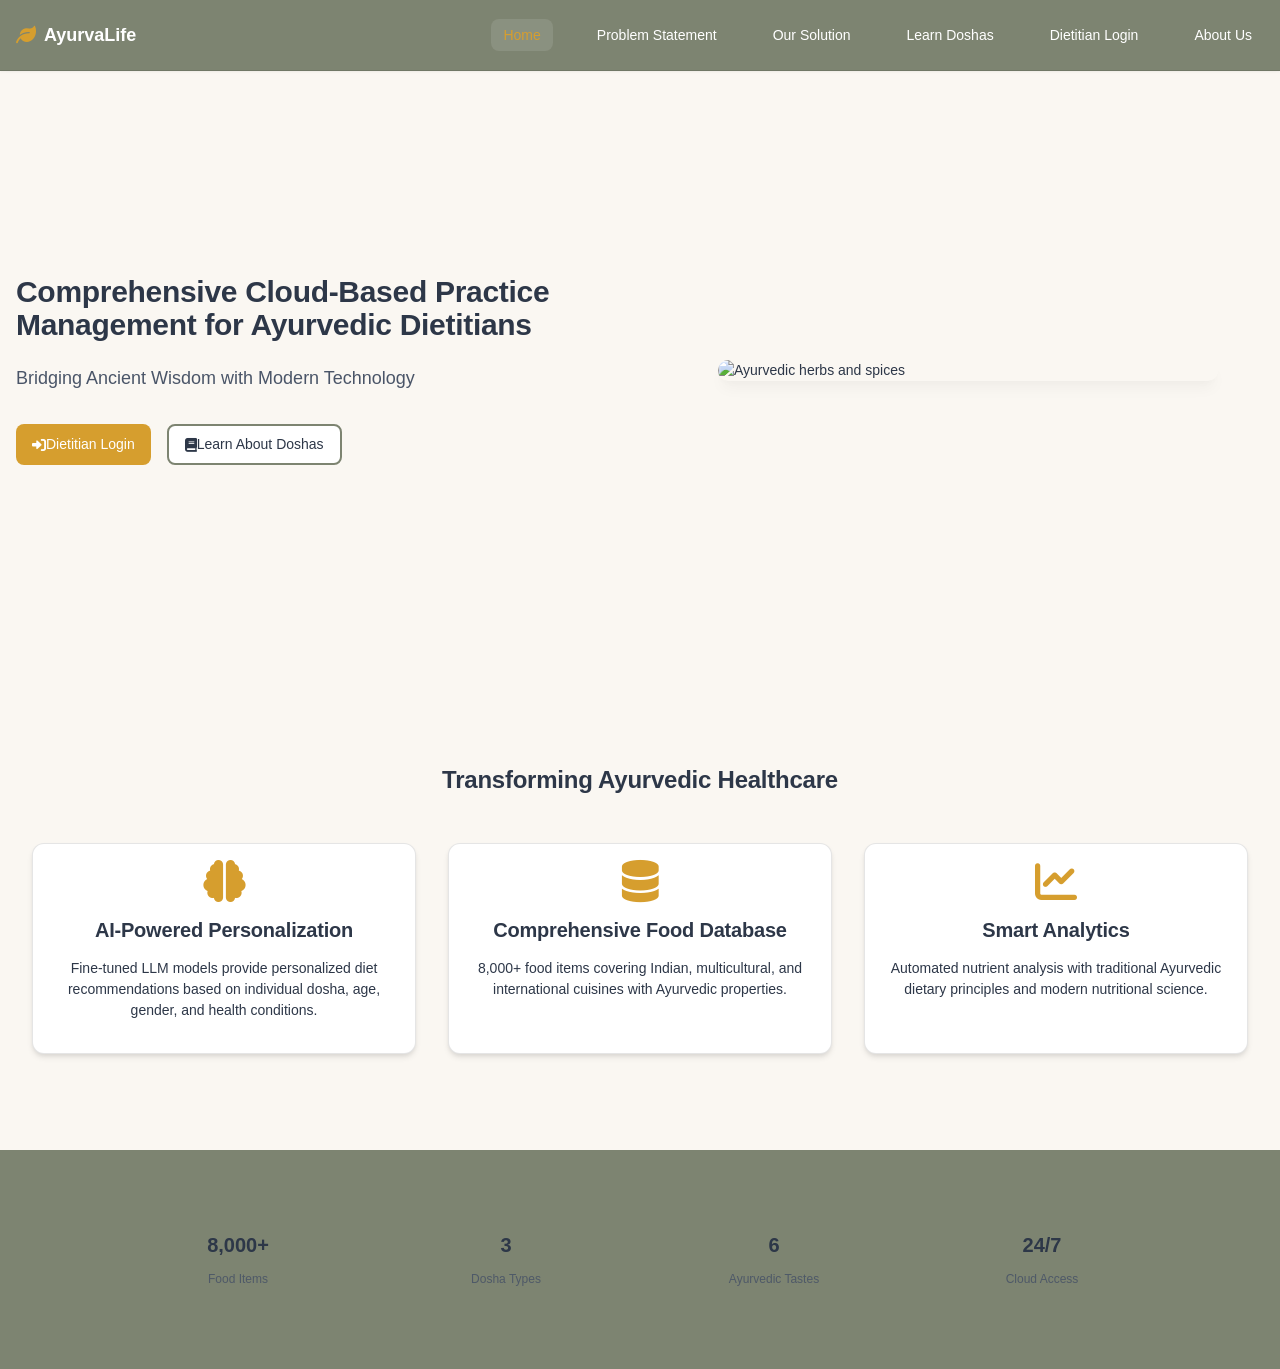
==== index.html @ 72d43d8f "Add files via upload" ====
<!DOCTYPE html>
<html lang="en">
<head>
    <meta charset="UTF-8">
    <meta name="viewport" content="width=device-width, initial-scale=1.0">
    <title>AyurvaLife - Ayurvedic Practice Management System</title>
    <link rel="stylesheet" href="style.css">
    <link href="https://cdnjs.cloudflare.com/ajax/libs/font-awesome/6.0.0/css/all.min.css" rel="stylesheet">
</head>
<body>
    <!-- Navigation -->
    <nav class="navbar">
        <div class="nav-container">
            <div class="nav-logo">
                <i class="fas fa-leaf"></i>
                <span>AyurvaLife</span>
            </div>
            <ul class="nav-menu" id="nav-menu">
                <li class="nav-item">
                    <a href="#home" class="nav-link" data-page="home">Home</a>
                </li>
                <li class="nav-item">
                    <a href="#problem" class="nav-link" data-page="problem">Problem Statement</a>
                </li>
                <li class="nav-item">
                    <a href="#solution" class="nav-link" data-page="solution">Our Solution</a>
                </li>
                <li class="nav-item">
                    <a href="#doshas" class="nav-link" data-page="doshas">Learn Doshas</a>
                </li>
                <li class="nav-item" id="login-nav-item"><a href="#login" class="nav-link" data-page="login">Dietitian Login</a></li>
                <li class="nav-item hidden" id="logout-nav-item">
                    <a href="#" class="nav-link" onclick="logout()">Logout</a>
                </li>
                <li class="nav-item hidden" id="patients-nav-item">
                    <a href="#patients" class="nav-link" data-page="patients">Patient Management</a>
                </li>
<li class="nav-item">
                    <a href="#about" class="nav-link" data-page="about">About Us</a>
                </li>
            </ul>
            <div class="nav-hamburger" id="nav-hamburger">
                <span></span>
                <span></span>
                <span></span>
            </div>
        </div>
    </nav>

    <!-- Main Content -->
    <main class="main-content">
        <!-- Homepage -->
        <div id="home-page" class="page active">
            <section class="hero">
                <div class="hero-content">
                    <h1 class="hero-title">Comprehensive Cloud-Based Practice Management for Ayurvedic Dietitians</h1>
                    <p class="hero-subtitle">Bridging Ancient Wisdom with Modern Technology</p>
                    <div class="hero-buttons">
                        <button class="btn btn--primary" onclick="navigateToPage('login')">
                            <i class="fas fa-sign-in-alt"></i> Dietitian Login
                        </button>
                        <button class="btn btn--secondary" onclick="navigateToPage('doshas')">
                            <i class="fas fa-book"></i> Learn About Doshas
                        </button>
                    </div>
                </div>
                <div class="hero-image">
                    <img src="https://pplx-res.cloudinary.com/image/upload/v1754787046/pplx_project_search_images/60ec59458ae43ba145cc05e40d052251f4aeb9e3.png" alt="Ayurvedic herbs and spices">
                </div>
            </section>

            <section class="features-overview">
                <div class="container">
                    <h2>Transforming Ayurvedic Healthcare</h2>
                    <div class="feature-cards">
                        <div class="card feature-card">
                            <div class="card__body">
                                <i class="fas fa-brain feature-icon"></i>
                                <h3>AI-Powered Personalization</h3>
                                <p>Fine-tuned LLM models provide personalized diet recommendations based on individual dosha, age, gender, and health conditions.</p>
                            </div>
                        </div>
                        <div class="card feature-card">
                            <div class="card__body">
                                <i class="fas fa-database feature-icon"></i>
                                <h3>Comprehensive Food Database</h3>
                                <p>8,000+ food items covering Indian, multicultural, and international cuisines with Ayurvedic properties.</p>
                            </div>
                        </div>
                        <div class="card feature-card">
                            <div class="card__body">
                                <i class="fas fa-chart-line feature-icon"></i>
                                <h3>Smart Analytics</h3>
                                <p>Automated nutrient analysis with traditional Ayurvedic dietary principles and modern nutritional science.</p>
                            </div>
                        </div>
                    </div>
                </div>
            </section>

            <section class="stats-section">
                <div class="container">
                    <div class="stats-grid">
                        <div class="stat-item">
                            <span class="stat-number">8,000+</span>
                            <span class="stat-label">Food Items</span>
                        </div>
                        <div class="stat-item">
                            <span class="stat-number">3</span>
                            <span class="stat-label">Dosha Types</span>
                        </div>
                        <div class="stat-item">
                            <span class="stat-number">6</span>
                            <span class="stat-label">Ayurvedic Tastes</span>
                        </div>
                        <div class="stat-item">
                            <span class="stat-number">24/7</span>
                            <span class="stat-label">Cloud Access</span>
                        </div>
                    </div>
                </div>
            </section>
        </div>

        <!-- Problem Statement Page -->
        <div id="problem-page" class="page">
            <section class="page-header">
                <div class="container">
                    <h1>Problem Statement</h1>
                    <p>Understanding the challenges in current Ayurvedic healthcare systems</p>
                </div>
            </section>

            <section class="problem-content">
                <div class="container">
                    <div class="problem-grid">
                        <div class="problem-item">
                            <div class="card">
                                <div class="card__body">
                                    <i class="fas fa-hand-paper problem-icon"></i>
                                    <h3>Manual Diet Chart Creation</h3>
                                    <p>Currently, Ayurvedic hospitals rely on handwritten diet charts prescribed manually by doctors. This process is time-consuming, prone to errors, and difficult to standardize across different practitioners.</p>
                                </div>
                            </div>
                        </div>
                        
                        <div class="problem-item">
                            <div class="card">
                                <div class="card__body">
                                    <i class="fas fa-disconnect problem-icon"></i>
                                    <h3>Lack of Integration</h3>
                                    <p>Existing software solutions focus primarily on macro- and micro-nutrient tracking but fail to align with Ayurvedic nutritional concepts like doshas, rasas (tastes), and food properties.</p>
                                </div>
                            </div>
                        </div>

                        <div class="problem-item">
                            <div class="card">
                                <div class="card__body">
                                    <i class="fas fa-clock problem-icon"></i>
                                    <h3>Inefficiency in Practice</h3>
                                    <p>The gap between traditional Ayurvedic principles and modern nutrition tracking creates inefficiencies, reduces accuracy, and makes it harder for practitioners to deliver holistic dietary care.</p>
                                </div>
                            </div>
                        </div>

                        <div class="problem-item">
                            <div class="card">
                                <div class="card__body">
                                    <i class="fas fa-users problem-icon"></i>
                                    <h3>Patient Management Challenges</h3>
                                    <p>Tracking patient progress, dietary habits, meal frequency, bowel movements, and other critical health parameters lacks systematic digital solutions tailored for Ayurvedic practice.</p>
                                </div>
                            </div>
                        </div>
                    </div>

                    <div class="problem-impact">
                        <div class="card">
                            <div class="card__body">
                                <h3>The Impact</h3>
                                <ul>
                                    <li>Reduced accuracy in dietary prescriptions</li>
                                    <li>Inconsistent treatment approaches</li>
                                    <li>Time-intensive consultation processes</li>
                                    <li>Difficulty in tracking patient progress</li>
                                    <li>Limited integration with modern healthcare systems</li>
                                </ul>
                            </div>
                        </div>
                    </div>
                </div>
            </section>
        </div>

        <!-- Solution Page -->
        <div id="solution-page" class="page">
            <section class="page-header">
                <div class="container">
                    <h1>Our Solution</h1>
                    <p>AI-Powered Ayurvedic Diet Management System</p>
                </div>
            </section>

            <section class="solution-content">
                <div class="container">
                    <div class="solution-hero">
                        <div class="solution-text">
                            <h2>Fine-tuned LLM for Personalized Ayurvedic Recommendations</h2>
                            <p>Our solution leverages advanced Large Language Models (LLM) fine-tuned specifically for Ayurvedic dietary principles. The system analyzes patient data including age, gender, dosha type, health conditions, and dietary preferences to generate personalized diet recommendations that align with both traditional Ayurvedic wisdom and modern nutritional science.</p>
                        </div>
                        <div class="solution-image">
                            <img src="https://pplx-res.cloudinary.com/image/upload/v1754765603/pplx_project_search_images/bc8d7dcf05cdee7b5bf6179c5c917124ceceac7f.png" alt="Ayurvedic ingredients">
                        </div>
                    </div>

                    <div class="tech-stack">
                        <h3>Technology Stack</h3>
                        <div class="tech-grid">
                            <div class="tech-item">
                                <i class="fas fa-robot"></i>
                                <span>Machine Learning & NLP</span>
                            </div>
                            <div class="tech-item">
                                <i class="fas fa-cloud"></i>
                                <span>Cloud Computing</span>
                            </div>
                            <div class="tech-item">
                                <i class="fas fa-mobile-alt"></i>
                                <span>Responsive Web Design</span>
                            </div>
                            <div class="tech-item">
                                <i class="fas fa-shield-alt"></i>
                                <span>Data Security & HIPAA</span>
                            </div>
                        </div>
                    </div>

                    <div class="key-features">
                        <h3>Key Features</h3>
                        <div class="features-grid">
                            <div class="feature-item">
                                <i class="fas fa-user-cog"></i>
                                <div>
                                    <h4>Personalized AI Recommendations</h4>
                                    <p>Custom diet plans based on individual dosha analysis, health history, and preferences.</p>
                                </div>
                            </div>
                            <div class="feature-item">
                                <i class="fas fa-database"></i>
                                <div>
                                    <h4>Comprehensive Food Database</h4>
                                    <p>8,000+ food items with Ayurvedic properties and nutritional data.</p>
                                </div>
                            </div>
                            <div class="feature-item">
                                <i class="fas fa-chart-pie"></i>
                                <div>
                                    <h4>Automated Diet Charts</h4>
                                    <p>Generate balanced, Ayurveda-compliant meal plans with detailed nutrient analysis.</p>
                                </div>
                            </div>
                            <div class="feature-item">
                                <i class="fas fa-users-cog"></i>
                                <div>
                                    <h4>Patient Management</h4>
                                    <p>Comprehensive profiles with health parameters, dietary habits, and progress tracking.</p>
                                </div>
                            </div>
                            <div class="feature-item">
                                <i class="fas fa-mobile"></i>
                                <div>
                                    <h4>Mobile Support</h4>
                                    <p>Cross-platform compatibility for practitioners and patients on-the-go.</p>
                                </div>
                            </div>
                            <div class="feature-item">
                                <i class="fas fa-link"></i>
                                <div>
                                    <h4>EHR Integration</h4>
                                    <p>Seamless integration with hospital information systems and electronic health records.</p>
                                </div>
                            </div>
                        </div>
                    </div>
                </div>
            </section>
        </div>

        <!-- Doshas Learning Page -->
        <div id="doshas-page" class="page">
            <section class="page-header">
                <div class="container">
                    <h1>Learn About Ayurvedic Doshas</h1>
                    <p>Discover your body constitution and understand the three fundamental energies</p>
                </div>
            </section>

            <section class="doshas-intro">
                <div class="container">
                    <div class="doshas-overview">
                        <img src="https://pplx-res.cloudinary.com/image/upload/v1756709639/pplx_project_search_images/0d9ba6d2b7a298997a8886f9eeacc9846d43ea15.png" alt="Ayurvedic doshas diagram" class="doshas-diagram">
                        <div class="doshas-text">
                            <p>In Ayurveda, doshas are the three fundamental energies that govern our body and mind. Each person has a unique combination of these doshas, which determines their physical characteristics, mental tendencies, and dietary needs.</p>
                        </div>
                    </div>
                </div>
            </section>

            <section class="doshas-content">
                <div class="container">
                    <div class="dosha-cards">
                        <div class="dosha-card vata-card">
                            <div class="card">
                                <div class="card__body">
                                    <div class="dosha-header">
                                        <i class="fas fa-wind dosha-icon"></i>
                                        <h3>Vata</h3>
                                        <span class="dosha-elements">Ether + Air</span>
                                    </div>
                                    <div class="dosha-characteristics">
                                        <h4>Physical Traits</h4>
                                        <ul>
                                            <li>Thin frame</li>
                                            <li>Dry skin</li>
                                            <li>Cold hands and feet</li>
                                            <li>Light sleep</li>
                                        </ul>
                                        <h4>Mental Traits</h4>
                                        <ul>
                                            <li>Creative</li>
                                            <li>Energetic</li>
                                            <li>Quick thinking</li>
                                            <li>Easily distracted</li>
                                        </ul>
                                        <h4>Dietary Recommendations</h4>
                                        <ul>
                                            <li>Warm, moist foods</li>
                                            <li>Regular meal times</li>
                                            <li>Sweet, sour, salty tastes</li>
                                        </ul>
                                    </div>
                                </div>
                            </div>
                        </div>

                        <div class="dosha-card pitta-card">
                            <div class="card">
                                <div class="card__body">
                                    <div class="dosha-header">
                                        <i class="fas fa-fire dosha-icon"></i>
                                        <h3>Pitta</h3>
                                        <span class="dosha-elements">Fire + Water</span>
                                    </div>
                                    <div class="dosha-characteristics">
                                        <h4>Physical Traits</h4>
                                        <ul>
                                            <li>Medium build</li>
                                            <li>Warm body temperature</li>
                                            <li>Good digestion</li>
                                            <li>Sharp features</li>
                                        </ul>
                                        <h4>Mental Traits</h4>
                                        <ul>
                                            <li>Focused</li>
                                            <li>Competitive</li>
                                            <li>Leadership qualities</li>
                                            <li>Goal-oriented</li>
                                        </ul>
                                        <h4>Dietary Recommendations</h4>
                                        <ul>
                                            <li>Cool, refreshing foods</li>
                                            <li>Sweet, bitter, astringent tastes</li>
                                            <li>Avoid spicy foods</li>
                                        </ul>
                                    </div>
                                </div>
                            </div>
                        </div>

                        <div class="dosha-card kapha-card">
                            <div class="card">
                                <div class="card__body">
                                    <div class="dosha-header">
                                        <i class="fas fa-mountain dosha-icon"></i>
                                        <h3>Kapha</h3>
                                        <span class="dosha-elements">Earth + Water</span>
                                    </div>
                                    <div class="dosha-characteristics">
                                        <h4>Physical Traits</h4>
                                        <ul>
                                            <li>Heavy build</li>
                                            <li>Smooth skin</li>
                                            <li>Steady energy</li>
                                            <li>Strong immunity</li>
                                        </ul>
                                        <h4>Mental Traits</h4>
                                        <ul>
                                            <li>Calm</li>
                                            <li>Patient</li>
                                            <li>Loyal</li>
                                            <li>Methodical</li>
                                        </ul>
                                        <h4>Dietary Recommendations</h4>
                                        <ul>
                                            <li>Light, warm foods</li>
                                            <li>Pungent, bitter, astringent tastes</li>
                                            <li>Minimize dairy</li>
                                        </ul>
                                    </div>
                                </div>
                            </div>
                        </div>
                    </div>

                    <div class="dosha-quiz-section">
                        <div class="card">
                            <div class="card__body">
                                <h3>Discover Your Dosha</h3>
                                <p>Take our interactive quiz to identify your primary dosha constitution.</p>
                                <button class="btn btn--primary" onclick="startDoshaQuiz()">
                                    <i class="fas fa-play"></i> Start Dosha Quiz
                                </button>
                            </div>
                        </div>
                    </div>
                </div>
            </section>

            <!-- Dosha Quiz Modal -->
            <div id="dosha-quiz-modal" class="modal hidden">
                <div class="modal-content">
                    <div class="modal-header">
                        <h3>Dosha Assessment Quiz</h3>
                        <button class="close-modal" onclick="closeDoshaQuiz()">&times;</button>
                    </div>
                    <div class="modal-body">
                        <div id="quiz-content">
                            <div class="quiz-progress">
                                <div class="progress-bar">
                                    <div class="progress-fill" id="quiz-progress"></div>
                                </div>
                                <span id="question-counter">1 of 10</span>
                            </div>
                            <div id="quiz-question">
                                <h4 id="question-text"></h4>
                                <div class="quiz-options" id="quiz-options"></div>
                            </div>
                        </div>
                        <div id="quiz-result" class="hidden">
                            <h4>Your Primary Dosha:</h4>
                            <div id="dosha-result"></div>
                            <p id="dosha-description"></p>
                            <button class="btn btn--secondary" onclick="restartQuiz()">Take Quiz Again</button>
                        </div>
                    </div>
                </div>
            </div>
        </div>

        
    <!-- About Page -->
    <div id="about-page" class="page">
        <section class="page-header">
            <div class="container">
                <h1>About AyurvaLife</h1>
                <p>Meet the team behind the revolutionary Ayurvedic practice management system</p>
            </div>
        </section>

        <section class="about-intro">
            <div class="container">
                <div class="about-story">
                    <div class="about-text">
                        <h2>Our Story</h2>
                        <p>AyurvaLife was born from a vision to bridge the ancient wisdom of Ayurveda with cutting-edge technology. As a team of passionate Computer Engineering students participating in Smart India Hackathon (SIH) 2025, we recognized the critical gap between traditional Ayurvedic healthcare practices and modern digital solutions.</p>
                        <p>Our journey began when we observed the challenges faced by Ayurvedic practitioners in managing patient care efficiently while maintaining the authenticity of ancient healing principles. This inspired us to create a comprehensive platform that honors traditional Ayurvedic wisdom while leveraging the power of AI and modern technology.</p>
                    </div>
                    <div class="about-image">
                        <img src="C:\Users\tarun\Downloads\SIH17\ABOUT.png" alt="Ayurvedic herbs and traditional medicine">
                    </div>
                </div>
            </div>
        </section>

        <section class="mission-vision">
            <div class="container">
                <div class="mission-vision-grid">
                    <div class="card">
                        <div class="card-body">
                            <i class="fas fa-bullseye feature-icon"></i>
                            <h3>Our Mission</h3>
                            <p>To revolutionize Ayurvedic healthcare by creating an intelligent, accessible, and comprehensive practice management system that empowers practitioners to deliver personalized care while preserving the essence of traditional healing.</p>
                        </div>
                    </div>
                    <div class="card">
                        <div class="card-body">
                            <i class="fas fa-eye feature-icon"></i>
                            <h3>Our Vision</h3>
                            <p>To become the leading platform for Ayurvedic healthcare management, making personalized traditional medicine accessible to everyone while supporting practitioners with cutting-edge tools for optimal patient care.</p>
                        </div>
                    </div>
                    <div class="card">
                        <div class="card-body">
                            <i class="fas fa-heart feature-icon"></i>
                            <h3>Our Values</h3>
                            <ul>
                                <li><strong>Authenticity:</strong> Preserving traditional Ayurvedic principles</li>
                                <li><strong>Innovation:</strong> Leveraging AI and modern technology</li>
                                <li><strong>Accessibility:</strong> Making healthcare available to all</li>
                                <li><strong>Excellence:</strong> Delivering the highest quality solutions</li>
                            </ul>
                        </div>
                    </div>
                </div>
            </div>
        </section>

        <section class="team-section">
            <div class="container">
                <h2>Meet Our Team</h2>
                <p class="team-intro">We are a dedicated team of Computer Engineering students from VJTI Mumbai, united by our passion for technology and healthcare innovation.</p>

                <div class="team-grid">
                    <div class="team-member">
                        <div class="card">
                            <div class="card-body">
                                <div class="member-avatar">
                                    <i class="fas fa-user-circle"></i>
                                </div>
                                <h3>Tarun</h3>
                            </div>
                        </div>
                    </div>

                    <div class="team-member">
                        <div class="card">
                            <div class="card-body">
                                <div class="member-avatar">
                                    <i class="fas fa-user-circle"></i>
                                </div>
                                <h3>Utsav</h3>
                            </div>
                        </div>
                    </div>

                    <div class="team-member">
                        <div class="card">
                            <div class="card-body">
                                <div class="member-avatar">
                                    <i class="fas fa-user-circle"></i>
                                </div>
                                <h3>Tanmay</h3>
                            </div>
                        </div>
                    </div>

                    <div class="team-member">
                        <div class="card">
                            <div class="card-body">
                                <div class="member-avatar">
                                    <i class="fas fa-user-circle"></i>
                                </div>
                                <h3>Kavya</h3>
                            </div>
                        </div>
                    </div>

                    <div class="team-member">
                        <div class="card">
                            <div class="card-body">
                                <div class="member-avatar">
                                    <i class="fas fa-user-circle"></i>
                                </div>
                                <h3>Rudrakshi</h3>
                            </div>
                        </div>
                    </div>

                    <div class="team-member">
                        <div class="card">
                            <div class="card-body">
                                <div class="member-avatar">
                                    <i class="fas fa-user-circle"></i>
                                </div>
                                <h3>Nihira</h3>
                            </div>
                        </div>
                    </div>
                </div>
            </div>
        </section>

        <section class="achievements-section">
            <div class="container">
                <h2>Our Journey</h2>
                <div class="timeline">
                    <div class="timeline-item">
                        <div class="timeline-marker"></div>
                        <div class="timeline-content">
                            <h3>Smart India Hackathon 2025</h3>
                            <p>Selected to participate in SIH 2025, representing innovative solutions in healthcare technology.</p>
                        </div>
                    </div>
                    <div class="timeline-item">
                        <div class="timeline-marker"></div>
                        <div class="timeline-content">
                            <h3>Research & Development</h3>
                            <p>Extensive research on Ayurvedic principles and modern AI technologies to create our unique solution.</p>
                        </div>
                    </div>
                    <div class="timeline-item">
                        <div class="timeline-marker"></div>
                        <div class="timeline-content">
                            <h3>Prototype Development</h3>
                            <p>Built a comprehensive prototype featuring AI-powered recommendations and patient management systems.</p>
                        </div>
                    </div>
                </div>
            </div>
        </section>

        <section class="contact-section">
            <div class="container">
                <div class="contact-info">
                    <div class="card">
                        <div class="card-body">
                            <h2>Get In Touch</h2>
                            <p>We're always excited to connect with healthcare professionals, technology enthusiasts, and anyone interested in the future of Ayurvedic medicine.</p>
                            <div class="contact-details">
                                <div class="contact-item">
                                    <i class="fas fa-envelope"></i>
                                    <span>team@ayurvalife.com</span>
                                </div>
                                <div class="contact-item">
                                    <i class="fas fa-university"></i>
                                    <span>VJTI Mumbai</span>
                                </div>
                                <div class="contact-item">
                                    <i class="fas fa-trophy"></i>
                                    <span>Smart India Hackathon 2025</span>
                                </div>
                            </div>
                        </div>
                    </div>
                </div>
            </div>
        </section>
    </div>


    <!-- Login Page -->
        <div id="login-page" class="page">
            <section class="login-section">
                <div class="container">
                    <div class="login-container">
                        <div class="login-form-container">
                            <div class="card">
                                <div class="card__body">
                                    <h2>Dietitian Login</h2>
                                    <p>Access your practice management dashboard</p>
                                    
                                    <form id="login-form" class="login-form">
                                        <div class="form-group">
                                            <label for="email" class="form-label">Email Address</label>
                                            <input type="email" id="email" name="email" class="form-control" required>
                                            <div class="error-message" id="email-error"></div>
                                        </div>
                                        
                                        <div class="form-group">
                                            <label for="password" class="form-label">Password</label>
                                            <input type="password" id="password" name="password" class="form-control" required>
                                            <div class="error-message" id="password-error"></div>
                                        </div>
                                        
                                        <div class="form-group">
                                            <label class="checkbox-label">
                                                <input type="checkbox" id="remember" name="remember">
                                                <span class="checkmark"></span>
                                                Remember me
                                            </label>
                                        </div>
                                        
                                        <button type="submit" class="btn btn--primary btn--full-width">
                                            <i class="fas fa-sign-in-alt"></i> Login
                                        </button>
                                        
                                        <div class="login-links">
                                            <a href="#" onclick="showForgotPassword()">Forgot Password?</a>
                                            <a href="#" onclick="showRegister()">New User? Register Here</a>
                                        </div>
                                    </form>
                                    
                                    <div id="demo-credentials" class="demo-info">
                                        <h4>Demo Credentials</h4>
                                        <p>Email: demo@ayurvalife.com</p>
                                        <p>Password: demo123</p>
                                    </div>
                                </div>
                            </div>
                        </div>
                        <div class="login-image">
                            <img src="https://pplx-res.cloudinary.com/image/upload/v1755379068/pplx_project_search_images/2df7d3660e20a3c1ed244001d11f3e6f1fd3024b.png" alt="Ayurvedic consultation">
                        </div>
                    </div>
                </div>
            </section>
        </div>

        <!-- Patient Management Page -->
        <div id="patients-page" class="page">
            <section class="page-header">
                <div class="container">
                    <div class="page-header-content">
                        <div>
                            <h1>Patient Management</h1>
                            <p>Manage your patient records and dietary plans</p>
                        </div>
                        <button class="btn btn--primary" onclick="showAddPatientModal()">
                            <i class="fas fa-plus"></i> Add New Patient
                        </button>
                    </div>
                </div>
            </section>

            <section class="patients-dashboard">
                <div class="container">
                    <div class="dashboard-stats">
                        <div class="stat-card">
                            <div class="card">
                                <div class="card__body">
                                    <div class="stat-content">
                                        <i class="fas fa-users stat-icon"></i>
                                        <div>
                                            <span class="stat-number" id="total-patients">0</span>
                                            <span class="stat-label">Total Patients</span>
                                        </div>
                                    </div>
                                </div>
                    </div>

                        
                            </div>
                        </div>
                    </div>

                    <div class="patients-section">
                        <div class="patients-controls">
                            <div class="search-bar">
                                <input type="text" id="patient-search" placeholder="Search patients..." class="form-control">
                                <i class="fas fa-search search-icon"></i>
                            </div>
                            <select id="dosha-filter" class="form-control">
                                <option value="">All Doshas</option>
                                <option value="Vata">Vata</option>
                                <option value="Pitta">Pitta</option>
                                <option value="Kapha">Kapha</option>
                            </select>
                        </div>

                        <div class="patients-list" id="patients-list">
                            <!-- Patients will be populated by JavaScript -->
                        </div>
                    </div>
                </div>
            </section>

            <!-- Add Patient Modal -->
            <div id="add-patient-modal" class="modal hidden">
                <div class="modal-content large-modal">
                    <div class="modal-header">
                        <h3>Add New Patient</h3>
                        <button class="close-modal" onclick="closeAddPatientModal()">&times;</button>
                    </div>
                    <div class="modal-body">
                        <form id="add-patient-form">
                            <!-- Basic Information -->
                            <div class="form-section">
                                <h4>Basic Information</h4>
                                <div class="form-row">
                                    <div class="form-group">
                                        <label for="patient-name" class="form-label">Full Name</label>
                                        <input type="text" id="patient-name" name="name" class="form-control" required>
                                        <div class="error-message" id="name-error"></div>
                                    </div>
                                    <div class="form-group">
                                        <label for="patient-id" class="form-label">Patient ID</label>
                                        <input type="text" id="patient-id" name="patientId" class="form-control" readonly>
                                        <small class="form-text">Auto-generated unique identifier</small>
                                    </div>
                                </div>

                                <div class="form-row">
                                    <div class="form-group">
                                        <label for="patient-age" class="form-label">Age (years)</label>
                                        <input type="number" id="patient-age" name="age" class="form-control" min="1" max="120" required>
                                        <div class="error-message" id="age-error"></div>
                                    </div>
                                    <div class="form-group">
                                        <label for="patient-gender" class="form-label">Gender</label>
                                        <select id="patient-gender" name="gender" class="form-control" required>
                                            <option value="">Select Gender</option>
                                            <option value="Male">Male</option>
                                            <option value="Female">Female</option>
                                            <option value="Other">Other</option>
                                        </select>
                                        <div class="error-message" id="gender-error"></div>
                                    </div>
                                </div>
                            </div>

                            <!-- Physical Parameters -->
                            <div class="form-section">
                                <h4>Physical Parameters</h4>
                                <div class="form-row">
                                    <div class="form-group">
                                        <label for="patient-height" class="form-label">Height (cm)</label>
                                        <input type="number" id="patient-height" name="height" class="form-control" min="30" max="300" step="0.1" required>
                                        <div class="error-message" id="height-error"></div>
                                    </div>
                                    <div class="form-group">
                                        <label for="patient-weight" class="form-label">Weight (kg)</label>
                                        <input type="number" id="patient-weight" name="weight" class="form-control" min="1" max="500" step="0.1" required>
                                        <div class="error-message" id="weight-error"></div>
                                    </div>
                                </div>
                            </div>

                            <!-- Contact Information -->
                            <div class="form-section">
                                <h4>Contact Information</h4>
                                <div class="form-row">
                                    <div class="form-group">
                                        <label for="patient-email" class="form-label">Email</label>
                                        <input type="email" id="patient-email" name="contact" class="form-control" required>
                                        <div class="error-message" id="contact-error"></div>
                                    </div>
                                    <div class="form-group">
                                        <label for="patient-phone" class="form-label">Phone Number</label>
                                        <input type="tel" id="patient-phone" name="phone" class="form-control" required>
                                        <div class="error-message" id="phone-error"></div>
                                    </div>
                                </div>
                            </div>

                            <!-- Dietary Information -->
                            <div class="form-section">
                                <h4>Dietary Information</h4>
                                <div class="form-row">
                                    <div class="form-group">
                                        <label for="patient-dietary-habits" class="form-label">Dietary Habits</label>
                                        <select id="patient-dietary-habits" name="dietaryHabits" class="form-control" required>
                                            <option value="">Select Dietary Habits</option>
                                            <option value="Vegetarian">Vegetarian</option>
                                            <option value="Lacto-vegetarian">Lacto-vegetarian</option>
                                            <option value="Vegan">Vegan</option>
                                            <option value="Non-vegetarian">Non-vegetarian</option>
                                            <option value="Pescatarian">Pescatarian</option>
                                            <option value="Jain">Jain</option>
                                        </select>
                                        <div class="error-message" id="dietary-habits-error"></div>
                                    </div>
                                    <div class="form-group">
                                        <label for="patient-meal-frequency" class="form-label">Meal Frequency (per day)</label>
                                        <select id="patient-meal-frequency" name="mealFrequency" class="form-control" required>
                                            <option value="">Select Meal Frequency</option>
                                            <option value="2">2 times</option>
                                            <option value="3">3 times</option>
                                            <option value="4">4 times</option>
                                            <option value="5">5 times</option>
                                            <option value="6+">6+ times</option>
                                        </select>
                                        <div class="error-message" id="meal-frequency-error"></div>
                                    </div>
                                </div>

                                <div class="form-row">
                                    <div class="form-group">
                                        <label for="patient-water-intake" class="form-label">Water Intake (liters/day)</label>
                                        <input type="number" id="patient-water-intake" name="waterIntake" class="form-control" min="0.5" max="10" step="0.1" required>
                                        <div class="error-message" id="water-intake-error"></div>
                                    </div>
                                    <div class="form-group">
                                        <label for="patient-bowel-movements" class="form-label">Bowel Movements (per day)</label>
                                        <select id="patient-bowel-movements" name="bowelMovements" class="form-control" required>
                                            <option value="">Select Frequency</option>
                                            <option value="Less than 1">Less than 1</option>
                                            <option value="1">1 time</option>
                                            <option value="2">2 times</option>
                                            <option value="3">3 times</option>
                                            <option value="More than 3">More than 3</option>
                                        </select>
                                        <div class="error-message" id="bowel-movements-error"></div>
                                    </div>
                                </div>
                            </div>

                            <!-- Health Information -->
                            <div class="form-section">
                                <h4>Health Information</h4>
                                <div class="form-group">
                                    <label for="patient-allergies" class="form-label">Any Allergies</label>
                                    <textarea id="patient-allergies" name="allergies" class="form-control" rows="2" placeholder="List any known food allergies or intolerances (e.g., dairy, nuts, gluten)"></textarea>
                                    <div class="error-message" id="allergies-error"></div>
                                </div>

                                <div class="form-group">
                                    <label for="patient-medical-history" class="form-label">Medical History</label>
                                    <textarea id="patient-medical-history" name="medicalHistory" class="form-control" rows="3" placeholder="Brief medical history and current health conditions"></textarea>
                                </div>

                                <div class="form-group">
                                    <label for="patient-medications" class="form-label">Current Medications</label>
                                    <textarea id="patient-medications" name="currentMedications" class="form-control" rows="2" placeholder="List current medications and supplements"></textarea>
                                </div>
                            </div>

                            <!-- Ayurvedic Constitution -->
                            <div class="form-section">
                                <h4>Ayurvedic Constitution</h4>
                                <div class="form-group">
                                    <label for="patient-dosha" class="form-label">Primary Dosha</label>
                                    <select id="patient-dosha" name="dosha" class="form-control" required>
                                        <option value="">Select Primary Dosha</option>
                                        <option value="Vata">Vata</option>
                                        <option value="Pitta">Pitta</option>
                                        <option value="Kapha">Kapha</option>
                                        <option value="Vata-Pitta">Vata-Pitta</option>
                                        <option value="Pitta-Kapha">Pitta-Kapha</option>
                                        <option value="Vata-Kapha">Vata-Kapha</option>
                                        <option value="Tridoshic">Tridoshic (Balanced)</option>
                                    </select>
                                    <div class="error-message" id="dosha-error"></div>
                                </div>
                            </div>

                            <div class="modal-actions">
                                <button type="button" class="btn btn--secondary" onclick="closeAddPatientModal()">Cancel</button>
                                <button type="submit" class="btn btn--primary">Add Patient</button>
                            </div>
                        </form>
                    </div>
                </div>
            </div>

            <!-- Patient Details Modal (injected dynamically) -->

        <!-- Success/Error Messages -->
    <div id="notification" class="notification hidden">
        <div class="notification-content">
            <i class="notification-icon"></i>
            <span class="notification-message"></span>
            <button class="close-notification" onclick="hideNotification()">&times;</button>
        </div>
    </div>

    <!-- Loading Overlay -->
    <div id="loading-overlay" class="loading-overlay hidden">
        <div class="loading-spinner">
            <i class="fas fa-leaf"></i>
        </div>
    </div>

    <script src="app.js"></script>
</body>
</html>
---- style.css ----
:root {
  /* Primitive Color Tokens */
  --color-white: rgba(255, 255, 255, 1);
  --color-black: rgba(0, 0, 0, 1);
  --color-cream-50: rgba(252, 252, 249, 1);
  --color-cream-100: rgba(255, 255, 253, 1);
  --color-gray-200: rgba(245, 245, 245, 1);
  --color-gray-300: rgba(167, 169, 169, 1);
  --color-gray-400: rgba(119, 124, 124, 1);
  --color-slate-500: rgba(98, 108, 113, 1);
  --color-brown-600: rgba(94, 82, 64, 1);
  --color-charcoal-700: rgba(31, 33, 33, 1);
  --color-charcoal-800: rgba(38, 40, 40, 1);
  --color-slate-900: rgba(19, 52, 59, 1);
  --color-teal-300: rgba(50, 184, 198, 1);
  --color-teal-400: rgba(45, 166, 178, 1);
  --color-teal-500: rgba(33, 128, 141, 1);
  --color-teal-600: rgba(29, 116, 128, 1);
  --color-teal-700: rgba(26, 104, 115, 1);
  --color-teal-800: rgba(41, 150, 161, 1);
  --color-red-400: rgba(255, 84, 89, 1);
  --color-red-500: rgba(192, 21, 47, 1);
  --color-orange-400: rgba(230, 129, 97, 1);
  --color-orange-500: rgba(168, 75, 47, 1);

  /* RGB versions for opacity control */
  --color-brown-600-rgb: 94, 82, 64;
  --color-teal-500-rgb: 33, 128, 141;
  --color-slate-900-rgb: 19, 52, 59;
  --color-slate-500-rgb: 98, 108, 113;
  --color-red-500-rgb: 192, 21, 47;
  --color-red-400-rgb: 255, 84, 89;
  --color-orange-500-rgb: 168, 75, 47;
  --color-orange-400-rgb: 230, 129, 97;

  /* Background color tokens (Light Mode) */
  --color-bg-1: rgba(59, 130, 246, 0.08); /* Light blue */
  --color-bg-2: rgba(245, 158, 11, 0.08); /* Light yellow */
  --color-bg-3: rgba(34, 197, 94, 0.08); /* Light green */
  --color-bg-4: rgba(239, 68, 68, 0.08); /* Light red */
  --color-bg-5: rgba(147, 51, 234, 0.08); /* Light purple */
  --color-bg-6: rgba(249, 115, 22, 0.08); /* Light orange */
  --color-bg-7: rgba(236, 72, 153, 0.08); /* Light pink */
  --color-bg-8: rgba(6, 182, 212, 0.08); /* Light cyan */

  /* Semantic Color Tokens (Light Mode) */
  --color-background: var(--color-cream-50);
  --color-surface: var(--color-cream-100);
  --color-text: var(--color-slate-900);
  --color-text-secondary: var(--color-slate-500);
  --color-primary: var(--color-teal-500);
  --color-primary-hover: var(--color-teal-600);
  --color-primary-active: var(--color-teal-700);
  --color-secondary: rgba(var(--color-brown-600-rgb), 0.12);
  --color-secondary-hover: rgba(var(--color-brown-600-rgb), 0.2);
  --color-secondary-active: rgba(var(--color-brown-600-rgb), 0.25);
  --color-border: rgba(var(--color-brown-600-rgb), 0.2);
  --color-btn-primary-text: var(--color-cream-50);
  --color-card-border: rgba(var(--color-brown-600-rgb), 0.12);
  --color-card-border-inner: rgba(var(--color-brown-600-rgb), 0.12);
  --color-error: var(--color-red-500);
  --color-success: var(--color-teal-500);
  --color-warning: var(--color-orange-500);
  --color-info: var(--color-slate-500);
  --color-focus-ring: rgba(var(--color-teal-500-rgb), 0.4);
  --color-select-caret: rgba(var(--color-slate-900-rgb), 0.8);

  /* Common style patterns */
  --focus-ring: 0 0 0 3px var(--color-focus-ring);
  --focus-outline: 2px solid var(--color-primary);
  --status-bg-opacity: 0.15;
  --status-border-opacity: 0.25;
  --select-caret-light: url("data:image/svg+xml,%3Csvg xmlns='http://www.w3.org/2000/svg' width='16' height='16' viewBox='0 0 24 24' fill='none' stroke='%23134252' stroke-width='2' stroke-linecap='round' stroke-linejoin='round'%3E%3Cpolyline points='6 9 12 15 18 9'%3E%3C/polyline%3E%3C/svg%3E");
  --select-caret-dark: url("data:image/svg+xml,%3Csvg xmlns='http://www.w3.org/2000/svg' width='16' height='16' viewBox='0 0 24 24' fill='none' stroke='%23f5f5f5' stroke-width='2' stroke-linecap='round' stroke-linejoin='round'%3E%3Cpolyline points='6 9 12 15 18 9'%3E%3C/polyline%3E%3C/svg%3E");

  /* RGB versions for opacity control */
  --color-success-rgb: 33, 128, 141;
  --color-error-rgb: 192, 21, 47;
  --color-warning-rgb: 168, 75, 47;
  --color-info-rgb: 98, 108, 113;

  /* Typography */
  --font-family-base: "FKGroteskNeue", "Geist", "Inter", -apple-system,
    BlinkMacSystemFont, "Segoe UI", Roboto, sans-serif;
  --font-family-mono: "Berkeley Mono", ui-monospace, SFMono-Regular, Menlo,
    Monaco, Consolas, monospace;
  --font-size-xs: 11px;
  --font-size-sm: 12px;
  --font-size-base: 14px;
  --font-size-md: 14px;
  --font-size-lg: 16px;
  --font-size-xl: 18px;
  --font-size-2xl: 20px;
  --font-size-3xl: 24px;
  --font-size-4xl: 30px;
  --font-weight-normal: 400;
  --font-weight-medium: 500;
  --font-weight-semibold: 550;
  --font-weight-bold: 600;
  --line-height-tight: 1.2;
  --line-height-normal: 1.5;
  --letter-spacing-tight: -0.01em;

  /* Spacing */
  --space-0: 0;
  --space-1: 1px;
  --space-2: 2px;
  --space-4: 4px;
  --space-6: 6px;
  --space-8: 8px;
  --space-10: 10px;
  --space-12: 12px;
  --space-16: 16px;
  --space-20: 20px;
  --space-24: 24px;
  --space-32: 32px;

  /* Border Radius */
  --radius-sm: 6px;
  --radius-base: 8px;
  --radius-md: 10px;
  --radius-lg: 12px;
  --radius-full: 9999px;

  /* Shadows */
  --shadow-xs: 0 1px 2px rgba(0, 0, 0, 0.02);
  --shadow-sm: 0 1px 3px rgba(0, 0, 0, 0.04), 0 1px 2px rgba(0, 0, 0, 0.02);
  --shadow-md: 0 4px 6px -1px rgba(0, 0, 0, 0.04),
    0 2px 4px -1px rgba(0, 0, 0, 0.02);
  --shadow-lg: 0 10px 15px -3px rgba(0, 0, 0, 0.04),
    0 4px 6px -2px rgba(0, 0, 0, 0.02);
  --shadow-inset-sm: inset 0 1px 0 rgba(255, 255, 255, 0.15),
    inset 0 -1px 0 rgba(0, 0, 0, 0.03);

  /* Animation */
  --duration-fast: 150ms;
  --duration-normal: 250ms;
  --ease-standard: cubic-bezier(0.16, 1, 0.3, 1);

  /* Layout */
  --container-sm: 640px;
  --container-md: 768px;
  --container-lg: 1024px;
  --container-xl: 1280px;
}

/* Dark mode colors */
@media (prefers-color-scheme: dark) {
  :root {
    /* RGB versions for opacity control (Dark Mode) */
    --color-gray-400-rgb: 119, 124, 124;
    --color-teal-300-rgb: 50, 184, 198;
    --color-gray-300-rgb: 167, 169, 169;
    --color-gray-200-rgb: 245, 245, 245;

    /* Background color tokens (Dark Mode) */
    --color-bg-1: rgba(29, 78, 216, 0.15); /* Dark blue */
    --color-bg-2: rgba(180, 83, 9, 0.15); /* Dark yellow */
    --color-bg-3: rgba(21, 128, 61, 0.15); /* Dark green */
    --color-bg-4: rgba(185, 28, 28, 0.15); /* Dark red */
    --color-bg-5: rgba(107, 33, 168, 0.15); /* Dark purple */
    --color-bg-6: rgba(194, 65, 12, 0.15); /* Dark orange */
    --color-bg-7: rgba(190, 24, 93, 0.15); /* Dark pink */
    --color-bg-8: rgba(8, 145, 178, 0.15); /* Dark cyan */

    /* Semantic Color Tokens (Dark Mode) */
    --color-background: var(--color-charcoal-700);
    --color-surface: var(--color-charcoal-800);
    --color-text: var(--color-gray-200);
    --color-text-secondary: rgba(var(--color-gray-300-rgb), 0.7);
    --color-primary: var(--color-teal-300);
    --color-primary-hover: var(--color-teal-400);
    --color-primary-active: var(--color-teal-800);
    --color-secondary: rgba(var(--color-gray-400-rgb), 0.15);
    --color-secondary-hover: rgba(var(--color-gray-400-rgb), 0.25);
    --color-secondary-active: rgba(var(--color-gray-400-rgb), 0.3);
    --color-border: rgba(var(--color-gray-400-rgb), 0.3);
    --color-error: var(--color-red-400);
    --color-success: var(--color-teal-300);
    --color-warning: var(--color-orange-400);
    --color-info: var(--color-gray-300);
    --color-focus-ring: rgba(var(--color-teal-300-rgb), 0.4);
    --color-btn-primary-text: var(--color-slate-900);
    --color-card-border: rgba(var(--color-gray-400-rgb), 0.2);
    --color-card-border-inner: rgba(var(--color-gray-400-rgb), 0.15);
    --shadow-inset-sm: inset 0 1px 0 rgba(255, 255, 255, 0.1),
      inset 0 -1px 0 rgba(0, 0, 0, 0.15);
    --button-border-secondary: rgba(var(--color-gray-400-rgb), 0.2);
    --color-border-secondary: rgba(var(--color-gray-400-rgb), 0.2);
    --color-select-caret: rgba(var(--color-gray-200-rgb), 0.8);

    /* Common style patterns - updated for dark mode */
    --focus-ring: 0 0 0 3px var(--color-focus-ring);
    --focus-outline: 2px solid var(--color-primary);
    --status-bg-opacity: 0.15;
    --status-border-opacity: 0.25;
    --select-caret-light: url("data:image/svg+xml,%3Csvg xmlns='http://www.w3.org/2000/svg' width='16' height='16' viewBox='0 0 24 24' fill='none' stroke='%23134252' stroke-width='2' stroke-linecap='round' stroke-linejoin='round'%3E%3Cpolyline points='6 9 12 15 18 9'%3E%3C/polyline%3E%3C/svg%3E");
    --select-caret-dark: url("data:image/svg+xml,%3Csvg xmlns='http://www.w3.org/2000/svg' width='16' height='16' viewBox='0 0 24 24' fill='none' stroke='%23f5f5f5' stroke-width='2' stroke-linecap='round' stroke-linejoin='round'%3E%3Cpolyline points='6 9 12 15 18 9'%3E%3C/polyline%3E%3C/svg%3E");

    /* RGB versions for dark mode */
    --color-success-rgb: var(--color-teal-300-rgb);
    --color-error-rgb: var(--color-red-400-rgb);
    --color-warning-rgb: var(--color-orange-400-rgb);
    --color-info-rgb: var(--color-gray-300-rgb);
  }
}

/* Data attribute for manual theme switching */
[data-color-scheme="dark"] {
  /* RGB versions for opacity control (dark mode) */
  --color-gray-400-rgb: 119, 124, 124;
  --color-teal-300-rgb: 50, 184, 198;
  --color-gray-300-rgb: 167, 169, 169;
  --color-gray-200-rgb: 245, 245, 245;

  /* Colorful background palette - Dark Mode */
  --color-bg-1: rgba(29, 78, 216, 0.15); /* Dark blue */
  --color-bg-2: rgba(180, 83, 9, 0.15); /* Dark yellow */
  --color-bg-3: rgba(21, 128, 61, 0.15); /* Dark green */
  --color-bg-4: rgba(185, 28, 28, 0.15); /* Dark red */
  --color-bg-5: rgba(107, 33, 168, 0.15); /* Dark purple */
  --color-bg-6: rgba(194, 65, 12, 0.15); /* Dark orange */
  --color-bg-7: rgba(190, 24, 93, 0.15); /* Dark pink */
  --color-bg-8: rgba(8, 145, 178, 0.15); /* Dark cyan */

  /* Semantic Color Tokens (Dark Mode) */
  --color-background: var(--color-charcoal-700);
  --color-surface: var(--color-charcoal-800);
  --color-text: var(--color-gray-200);
  --color-text-secondary: rgba(var(--color-gray-300-rgb), 0.7);
  --color-primary: var(--color-teal-300);
  --color-primary-hover: var(--color-teal-400);
  --color-primary-active: var(--color-teal-800);
  --color-secondary: rgba(var(--color-gray-400-rgb), 0.15);
  --color-secondary-hover: rgba(var(--color-gray-400-rgb), 0.25);
  --color-secondary-active: rgba(var(--color-gray-400-rgb), 0.3);
  --color-border: rgba(var(--color-gray-400-rgb), 0.3);
  --color-error: var(--color-red-400);
  --color-success: var(--color-teal-300);
  --color-warning: var(--color-orange-400);
  --color-info: var(--color-gray-300);
  --color-focus-ring: rgba(var(--color-teal-300-rgb), 0.4);
  --color-btn-primary-text: var(--color-slate-900);
  --color-card-border: rgba(var(--color-gray-400-rgb), 0.15);
  --color-card-border-inner: rgba(var(--color-gray-400-rgb), 0.15);
  --shadow-inset-sm: inset 0 1px 0 rgba(255, 255, 255, 0.1),
    inset 0 -1px 0 rgba(0, 0, 0, 0.15);
  --color-border-secondary: rgba(var(--color-gray-400-rgb), 0.2);
  --color-select-caret: rgba(var(--color-gray-200-rgb), 0.8);

  /* Common style patterns - updated for dark mode */
  --focus-ring: 0 0 0 3px var(--color-focus-ring);
  --focus-outline: 2px solid var(--color-primary);
  --status-bg-opacity: 0.15;
  --status-border-opacity: 0.25;
  --select-caret-light: url("data:image/svg+xml,%3Csvg xmlns='http://www.w3.org/2000/svg' width='16' height='16' viewBox='0 0 24 24' fill='none' stroke='%23134252' stroke-width='2' stroke-linecap='round' stroke-linejoin='round'%3E%3Cpolyline points='6 9 12 15 18 9'%3E%3C/polyline%3E%3C/svg%3E");
  --select-caret-dark: url("data:image/svg+xml,%3Csvg xmlns='http://www.w3.org/2000/svg' width='16' height='16' viewBox='0 0 24 24' fill='none' stroke='%23f5f5f5' stroke-width='2' stroke-linecap='round' stroke-linejoin='round'%3E%3Cpolyline points='6 9 12 15 18 9'%3E%3C/polyline%3E%3C/svg%3E");

  /* RGB versions for dark mode */
  --color-success-rgb: var(--color-teal-300-rgb);
  --color-error-rgb: var(--color-red-400-rgb);
  --color-warning-rgb: var(--color-orange-400-rgb);
  --color-info-rgb: var(--color-gray-300-rgb);
}

[data-color-scheme="light"] {
  /* RGB versions for opacity control (light mode) */
  --color-brown-600-rgb: 94, 82, 64;
  --color-teal-500-rgb: 33, 128, 141;
  --color-slate-900-rgb: 19, 52, 59;

  /* Semantic Color Tokens (Light Mode) */
  --color-background: var(--color-cream-50);
  --color-surface: var(--color-cream-100);
  --color-text: var(--color-slate-900);
  --color-text-secondary: var(--color-slate-500);
  --color-primary: var(--color-teal-500);
  --color-primary-hover: var(--color-teal-600);
  --color-primary-active: var(--color-teal-700);
  --color-secondary: rgba(var(--color-brown-600-rgb), 0.12);
  --color-secondary-hover: rgba(var(--color-brown-600-rgb), 0.2);
  --color-secondary-active: rgba(var(--color-brown-600-rgb), 0.25);
  --color-border: rgba(var(--color-brown-600-rgb), 0.2);
  --color-btn-primary-text: var(--color-cream-50);
  --color-card-border: rgba(var(--color-brown-600-rgb), 0.12);
  --color-card-border-inner: rgba(var(--color-brown-600-rgb), 0.12);
  --color-error: var(--color-red-500);
  --color-success: var(--color-teal-500);
  --color-warning: var(--color-orange-500);
  --color-info: var(--color-slate-500);
  --color-focus-ring: rgba(var(--color-teal-500-rgb), 0.4);

  /* RGB versions for light mode */
  --color-success-rgb: var(--color-teal-500-rgb);
  --color-error-rgb: var(--color-red-500-rgb);
  --color-warning-rgb: var(--color-orange-500-rgb);
  --color-info-rgb: var(--color-slate-500-rgb);
}

/* Base styles */
html {
  font-size: var(--font-size-base);
  font-family: var(--font-family-base);
  line-height: var(--line-height-normal);
  color: var(--color-text);
  background-color: var(--color-background);
  -webkit-font-smoothing: antialiased;
  box-sizing: border-box;
}

body {
  margin: 0;
  padding: 0;
}

*,
*::before,
*::after {
  box-sizing: inherit;
}

/* Typography */
h1,
h2,
h3,
h4,
h5,
h6 {
  margin: 0;
  font-weight: var(--font-weight-semibold);
  line-height: var(--line-height-tight);
  color: var(--color-text);
  letter-spacing: var(--letter-spacing-tight);
}

h1 {
  font-size: var(--font-size-4xl);
}
h2 {
  font-size: var(--font-size-3xl);
}
h3 {
  font-size: var(--font-size-2xl);
}
h4 {
  font-size: var(--font-size-xl);
}
h5 {
  font-size: var(--font-size-lg);
}
h6 {
  font-size: var(--font-size-md);
}

p {
  margin: 0 0 var(--space-16) 0;
}

a {
  color: var(--color-primary);
  text-decoration: none;
  transition: color var(--duration-fast) var(--ease-standard);
}

a:hover {
  color: var(--color-primary-hover);
}

code,
pre {
  font-family: var(--font-family-mono);
  font-size: calc(var(--font-size-base) * 0.95);
  background-color: var(--color-secondary);
  border-radius: var(--radius-sm);
}

code {
  padding: var(--space-1) var(--space-4);
}

pre {
  padding: var(--space-16);
  margin: var(--space-16) 0;
  overflow: auto;
  border: 1px solid var(--color-border);
}

pre code {
  background: none;
  padding: 0;
}

/* Buttons */
.btn {
  display: inline-flex;
  align-items: center;
  justify-content: center;
  padding: var(--space-8) var(--space-16);
  border-radius: var(--radius-base);
  font-size: var(--font-size-base);
  font-weight: 500;
  line-height: 1.5;
  cursor: pointer;
  transition: all var(--duration-normal) var(--ease-standard);
  border: none;
  text-decoration: none;
  position: relative;
}

.btn:focus-visible {
  outline: none;
  box-shadow: var(--focus-ring);
}

.btn--primary {
  background: var(--color-primary);
  color: var(--color-btn-primary-text);
}

.btn--primary:hover {
  background: var(--color-primary-hover);
}

.btn--primary:active {
  background: var(--color-primary-active);
}

.btn--secondary {
  background: var(--color-secondary);
  color: var(--color-text);
}

.btn--secondary:hover {
  background: var(--color-secondary-hover);
}

.btn--secondary:active {
  background: var(--color-secondary-active);
}

.btn--outline {
  background: transparent;
  border: 1px solid var(--color-border);
  color: var(--color-text);
}

.btn--outline:hover {
  background: var(--color-secondary);
}

.btn--sm {
  padding: var(--space-4) var(--space-12);
  font-size: var(--font-size-sm);
  border-radius: var(--radius-sm);
}

.btn--lg {
  padding: var(--space-10) var(--space-20);
  font-size: var(--font-size-lg);
  border-radius: var(--radius-md);
}

.btn--full-width {
  width: 100%;
}

.btn:disabled {
  opacity: 0.5;
  cursor: not-allowed;
}

/* Form elements */
.form-control {
  display: block;
  width: 100%;
  padding: var(--space-8) var(--space-12);
  font-size: var(--font-size-md);
  line-height: 1.5;
  color: var(--color-text);
  background-color: var(--color-surface);
  border: 1px solid var(--color-border);
  border-radius: var(--radius-base);
  transition: border-color var(--duration-fast) var(--ease-standard),
    box-shadow var(--duration-fast) var(--ease-standard);
}

textarea.form-control {
  font-family: var(--font-family-base);
  font-size: var(--font-size-base);
}

select.form-control {
  padding: var(--space-8) var(--space-12);
  -webkit-appearance: none;
  -moz-appearance: none;
  appearance: none;
  background-image: var(--select-caret-light);
  background-repeat: no-repeat;
  background-position: right var(--space-12) center;
  background-size: 16px;
  padding-right: var(--space-32);
}

/* Add a dark mode specific caret */
@media (prefers-color-scheme: dark) {
  select.form-control {
    background-image: var(--select-caret-dark);
  }
}

/* Also handle data-color-scheme */
[data-color-scheme="dark"] select.form-control {
  background-image: var(--select-caret-dark);
}

[data-color-scheme="light"] select.form-control {
  background-image: var(--select-caret-light);
}

.form-control:focus {
  border-color: var(--color-primary);
  outline: var(--focus-outline);
}

.form-label {
  display: block;
  margin-bottom: var(--space-8);
  font-weight: var(--font-weight-medium);
  font-size: var(--font-size-sm);
}

.form-group {
  margin-bottom: var(--space-16);
}

/* Card component */
.card {
  background-color: var(--color-surface);
  border-radius: var(--radius-lg);
  border: 1px solid var(--color-card-border);
  box-shadow: var(--shadow-sm);
  overflow: hidden;
  transition: box-shadow var(--duration-normal) var(--ease-standard);
}

.card:hover {
  box-shadow: var(--shadow-md);
}

.card__body {
  padding: var(--space-16);
}

.card__header,
.card__footer {
  padding: var(--space-16);
  border-bottom: 1px solid var(--color-card-border-inner);
}

/* Status indicators - simplified with CSS variables */
.status {
  display: inline-flex;
  align-items: center;
  padding: var(--space-6) var(--space-12);
  border-radius: var(--radius-full);
  font-weight: var(--font-weight-medium);
  font-size: var(--font-size-sm);
}

.status--success {
  background-color: rgba(
    var(--color-success-rgb, 33, 128, 141),
    var(--status-bg-opacity)
  );
  color: var(--color-success);
  border: 1px solid
    rgba(var(--color-success-rgb, 33, 128, 141), var(--status-border-opacity));
}

.status--error {
  background-color: rgba(
    var(--color-error-rgb, 192, 21, 47),
    var(--status-bg-opacity)
  );
  color: var(--color-error);
  border: 1px solid
    rgba(var(--color-error-rgb, 192, 21, 47), var(--status-border-opacity));
}

.status--warning {
  background-color: rgba(
    var(--color-warning-rgb, 168, 75, 47),
    var(--status-bg-opacity)
  );
  color: var(--color-warning);
  border: 1px solid
    rgba(var(--color-warning-rgb, 168, 75, 47), var(--status-border-opacity));
}

.status--info {
  background-color: rgba(
    var(--color-info-rgb, 98, 108, 113),
    var(--status-bg-opacity)
  );
  color: var(--color-info);
  border: 1px solid
    rgba(var(--color-info-rgb, 98, 108, 113), var(--status-border-opacity));
}

/* Container layout */
.container {
  width: 100%;
  margin-right: auto;
  margin-left: auto;
  padding-right: var(--space-16);
  padding-left: var(--space-16);
}

@media (min-width: 640px) {
  .container {
    max-width: var(--container-sm);
  }
}
@media (min-width: 768px) {
  .container {
    max-width: var(--container-md);
  }
}
@media (min-width: 1024px) {
  .container {
    max-width: var(--container-lg);
  }
}
@media (min-width: 1280px) {
  .container {
    max-width: var(--container-xl);
  }
}

/* Utility classes */
.flex {
  display: flex;
}
.flex-col {
  flex-direction: column;
}
.items-center {
  align-items: center;
}
.justify-center {
  justify-content: center;
}
.justify-between {
  justify-content: space-between;
}
.gap-4 {
  gap: var(--space-4);
}
.gap-8 {
  gap: var(--space-8);
}
.gap-16 {
  gap: var(--space-16);
}

.m-0 {
  margin: 0;
}
.mt-8 {
  margin-top: var(--space-8);
}
.mb-8 {
  margin-bottom: var(--space-8);
}
.mx-8 {
  margin-left: var(--space-8);
  margin-right: var(--space-8);
}
.my-8 {
  margin-top: var(--space-8);
  margin-bottom: var(--space-8);
}

.p-0 {
  padding: 0;
}
.py-8 {
  padding-top: var(--space-8);
  padding-bottom: var(--space-8);
}
.px-8 {
  padding-left: var(--space-8);
  padding-right: var(--space-8);
}
.py-16 {
  padding-top: var(--space-16);
  padding-bottom: var(--space-16);
}
.px-16 {
  padding-left: var(--space-16);
  padding-right: var(--space-16);
}

.block {
  display: block;
}
.hidden {
  display: none;
}

/* Accessibility */
.sr-only {
  position: absolute;
  width: 1px;
  height: 1px;
  padding: 0;
  margin: -1px;
  overflow: hidden;
  clip: rect(0, 0, 0, 0);
  white-space: nowrap;
  border-width: 0;
}

:focus-visible {
  outline: var(--focus-outline);
  outline-offset: 2px;
}

/* Dark mode specifics */
[data-color-scheme="dark"] .btn--outline {
  border: 1px solid var(--color-border-secondary);
}

@font-face {
  font-family: 'FKGroteskNeue';
  src: url('https://r2cdn.perplexity.ai/fonts/FKGroteskNeue.woff2')
    format('woff2');
}

/* END PERPLEXITY DESIGN SYSTEM */
/* Additional Ayurvedic Theme Styles */
:root {
  /* Improved Ayurvedic Theme Colors - Better Readability */
  --ayurveda-primary: #7d8471; /* Warm sage green */
  --ayurveda-secondary: #d69e2e; /* Golden amber */
  --ayurveda-accent: #d69e2e; /* Golden amber for highlights */
  --ayurveda-background: #faf7f2; /* Soft cream/off-white */
  --ayurveda-surface: #ffffff; /* Pure white */
  --ayurveda-text: #2d3748; /* Deep charcoal */
  --ayurveda-text-secondary: #4a5568; /* Medium gray */
  --ayurveda-success: #38a169; /* Forest green */
  --ayurveda-error: #e53e3e; /* Warm red */
  --ayurveda-warning: #d69e2e; /* Golden amber */
  --ayurveda-link: #2c7a7b; /* Deep teal */
  
  /* Dosha Colors */
  --vata-color: #8e44ad;
  --pitta-color: #e67e22;
  --kapha-color: #27ae60;
  
  /* Additional spacing */
  --space-48: 48px;
  --space-64: 64px;
  --space-80: 80px;
  --space-96: 96px;
}

/* Reset and prevent unwanted elements */
*::before,
*::after {
  content: none;
}

/* Base body styling */
body {
  background: var(--ayurveda-background);
  color: var(--ayurveda-text);
  font-family: var(--font-family-base);
}

/* Override design system link colors */
a {
  color: var(--ayurveda-link);
  text-decoration: none;
  transition: color var(--duration-fast) var(--ease-standard);
}

a:hover {
  color: #2a6f70;
}

/* Clear any focus rings that might persist */
*:focus {
  outline: none;
}

*:focus-visible {
  outline: 2px solid var(--ayurveda-primary);
  outline-offset: 2px;
}

/* Navigation */
.navbar {
  background: var(--ayurveda-primary);
  backdrop-filter: none;
  border-bottom: 1px solid rgba(0, 0, 0, 0.1);
  position: fixed;
  top: 0;
  left: 0;
  right: 0;
  z-index: 1000;
  transition: all var(--duration-normal) var(--ease-standard);
  box-shadow: var(--shadow-sm);
}

.nav-container {
  max-width: var(--container-xl);
  margin: 0 auto;
  padding: 0 var(--space-16);
  display: flex;
  justify-content: space-between;
  align-items: center;
  height: 70px;
}

.nav-logo {
  display: flex;
  align-items: center;
  gap: var(--space-8);
  font-size: var(--font-size-xl);
  font-weight: var(--font-weight-bold);
  color: white;
}

.nav-logo i {
  color: var(--ayurveda-accent);
  font-size: var(--font-size-2xl);
}

.nav-menu {
  display: flex;
  list-style: none;
  margin: 0;
  padding: 0;
  gap: var(--space-32);
}

.nav-link {
  color: white;
  text-decoration: none;
  font-weight: var(--font-weight-medium);
  padding: var(--space-8) var(--space-12);
  border-radius: var(--radius-base);
  transition: all var(--duration-fast) var(--ease-standard);
}

.nav-link:hover,
.nav-link.active {
  color: var(--ayurveda-accent);
  background: rgba(255, 255, 255, 0.1);
}

.nav-hamburger {
  display: none;
  flex-direction: column;
  cursor: pointer;
}

.nav-hamburger span {
  width: 25px;
  height: 3px;
  background: white;
  margin: 3px 0;
  transition: 0.3s;
}

/* Main Content */
.main-content {
  margin-top: 70px;
}

.page {
  display: none;
  min-height: calc(100vh - 70px);
}

.page.active {
  display: block;
}

/* Hero Section */
.hero {
  display: grid;
  grid-template-columns: 1fr 1fr;
  align-items: center;
  gap: var(--space-64);
  padding: var(--space-96) var(--space-16);
  max-width: var(--container-xl);
  margin: 0 auto;
  min-height: 600px;
  background: var(--ayurveda-background);
}

.hero-content {
  max-width: 600px;
}

.hero-title {
  font-size: var(--font-size-4xl);
  line-height: 1.1;
  margin-bottom: var(--space-24);
  color: var(--ayurveda-text);
  font-weight: var(--font-weight-bold);
}

.hero-subtitle {
  font-size: var(--font-size-xl);
  color: var(--ayurveda-text-secondary);
  margin-bottom: var(--space-32);
  font-weight: var(--font-weight-medium);
}

.hero-buttons {
  display: flex;
  gap: var(--space-16);
  flex-wrap: wrap;
}

.hero-image {
  display: flex;
  justify-content: center;
  align-items: center;
}

.hero-image img {
  width: 100%;
  max-width: 500px;
  height: auto;
  border-radius: var(--radius-lg);
  box-shadow: var(--shadow-lg);
}

/* Button Updates */
.btn--primary {
  background: var(--ayurveda-secondary);
  color: white;
  border: none;
}

.btn--primary:hover {
  background: #b8851f;
  color: white;
}

.btn--primary:focus-visible {
  outline: 2px solid var(--ayurveda-primary);
  outline-offset: 2px;
}

.btn--secondary {
  background: var(--ayurveda-surface);
  color: var(--ayurveda-text);
  border: 2px solid var(--ayurveda-primary);
}

.btn--secondary:hover {
  background: var(--ayurveda-primary);
  color: white;
}

.btn--secondary:focus-visible {
  outline: 2px solid var(--ayurveda-primary);
  outline-offset: 2px;
}

/* Card Updates */
.card {
  background-color: var(--ayurveda-surface);
  border-radius: var(--radius-lg);
  border: 1px solid rgba(0, 0, 0, 0.1);
  box-shadow: 0 4px 6px -1px rgba(0, 0, 0, 0.1), 0 2px 4px -1px rgba(0, 0, 0, 0.06);
  overflow: hidden;
  transition: box-shadow var(--duration-normal) var(--ease-standard);
}

.card:hover {
  box-shadow: 0 10px 15px -3px rgba(0, 0, 0, 0.1), 0 4px 6px -2px rgba(0, 0, 0, 0.05);
}

/* All card content should have dark text */
.card h1, .card h2, .card h3, .card h4, .card h5, .card h6 {
  color: var(--ayurveda-text);
}

.card p, .card li, .card span, .card div {
  color: var(--ayurveda-text);
}

.card__body h1, .card__body h2, .card__body h3, .card__body h4, .card__body h5, .card__body h6 {
  color: var(--ayurveda-text);
}

.card__body p, .card__body li, .card__body span, .card__body div {
  color: var(--ayurveda-text);
}

/* Features Overview */
.features-overview {
  padding: var(--space-96) var(--space-16);
  background: var(--ayurveda-background);
}

.features-overview h2 {
  text-align: center;
  margin-bottom: var(--space-48);
  color: var(--ayurveda-text);
}

.features-overview p {
  color: var(--ayurveda-text);
}

.feature-cards {
  display: grid;
  grid-template-columns: repeat(auto-fit, minmax(320px, 1fr));
  gap: var(--space-32);
}

.feature-card {
  text-align: center;
  transition: transform var(--duration-normal) var(--ease-standard);
}

.feature-card:hover {
  transform: translateY(-8px);
}

.feature-icon {
  font-size: 3rem;
  color: var(--ayurveda-secondary);
  margin-bottom: var(--space-16);
}

.feature-card h3 {
  margin-bottom: var(--space-16);
  color: var(--ayurveda-text);
}

.feature-card p {
  color: var(--ayurveda-text);
}

/* Stats Section */
.stats-section {
  padding: var(--space-80) var(--space-16);
  background: var(--ayurveda-primary);
  color: white;
}

.stats-grid {
  display: grid;
  grid-template-columns: repeat(auto-fit, minmax(200px, 1fr));
  gap: var(--space-48);
  max-width: var(--container-lg);
  margin: 0 auto;
}

.stat-item {
  text-align: center;
}

.stat-number {
  display: block;
  font-size: 3rem;
  font-weight: var(--font-weight-bold);
  color: var(--ayurveda-accent);
  margin-bottom: var(--space-8);
}

.stat-label {
  font-size: var(--font-size-lg);
  opacity: 0.9;
  color: white;
}

/* Page Header */
.page-header {
  padding: var(--space-80) var(--space-16) var(--space-48);
  background: var(--ayurveda-primary);
  color: white;
  text-align: center;
}

.page-header h1 {
  color: white;
  margin-bottom: var(--space-16);
}

.page-header p {
  font-size: var(--font-size-lg);
  opacity: 0.9;
  margin-bottom: 0;
  color: white;
}

.page-header-content {
  display: flex;
  justify-content: space-between;
  align-items: center;
  max-width: var(--container-xl);
  margin: 0 auto;
}

/* Problem Statement */
.problem-content {
  padding: var(--space-64) var(--space-16);
  background: var(--ayurveda-background);
}

.problem-content h1, .problem-content h2, .problem-content h3, .problem-content h4 {
  color: var(--ayurveda-text);
}

.problem-content p, .problem-content li, .problem-content span {
  color: var(--ayurveda-text);
}

.problem-grid {
  display: grid;
  grid-template-columns: repeat(auto-fit, minmax(300px, 1fr));
  gap: var(--space-32);
  margin-bottom: var(--space-64);
}

.problem-icon {
  font-size: 2.5rem;
  color: var(--ayurveda-error);
  margin-bottom: var(--space-16);
}

.problem-impact {
  max-width: 800px;
  margin: 0 auto;
}

.problem-impact ul {
  list-style: none;
  padding: 0;
}

.problem-impact li {
  padding: var(--space-8) 0;
  border-bottom: 1px solid rgba(0, 0, 0, 0.1);
  position: relative;
  padding-left: var(--space-24);
  color: var(--ayurveda-text);
}

.problem-impact li:before {
  content: "⚠️";
  position: absolute;
  left: 0;
}

/* Solution Page */
.solution-content {
  padding: var(--space-64) var(--space-16);
  background: var(--ayurveda-background);
}

.solution-content h1, .solution-content h2, .solution-content h3, .solution-content h4 {
  color: var(--ayurveda-text);
}

.solution-content p, .solution-content li, .solution-content span {
  color: var(--ayurveda-text);
}

.solution-hero {
  display: grid;
  grid-template-columns: 1fr 1fr;
  gap: var(--space-48);
  align-items: center;
  margin-bottom: var(--space-80);
}

.solution-hero h2 {
  color: var(--ayurveda-text);
  margin-bottom: var(--space-24);
}

.solution-hero p {
  color: var(--ayurveda-text);
}

.solution-image img {
  width: 100%;
  border-radius: var(--radius-lg);
  box-shadow: var(--shadow-md);
}

.tech-stack,
.key-features {
  margin-bottom: var(--space-64);
}

.tech-stack h3,
.key-features h3 {
  text-align: center;
  margin-bottom: var(--space-32);
  color: var(--ayurveda-text);
}

.tech-grid {
  display: grid;
  grid-template-columns: repeat(auto-fit, minmax(200px, 1fr));
  gap: var(--space-24);
  margin-bottom: var(--space-48);
}

.tech-item {
  display: flex;
  flex-direction: column;
  align-items: center;
  padding: var(--space-24);
  background: var(--ayurveda-surface);
  border-radius: var(--radius-lg);
  border: 1px solid rgba(0, 0, 0, 0.1);
  box-shadow: var(--shadow-sm);
}

.tech-item i {
  font-size: 2rem;
  color: var(--ayurveda-secondary);
  margin-bottom: var(--space-12);
}

.tech-item span {
  color: var(--ayurveda-text);
}

.features-grid {
  display: grid;
  grid-template-columns: repeat(auto-fit, minmax(300px, 1fr));
  gap: var(--space-32);
}

.feature-item {
  display: flex;
  gap: var(--space-16);
  padding: var(--space-24);
  background: var(--ayurveda-surface);
  border-radius: var(--radius-lg);
  border: 1px solid rgba(0, 0, 0, 0.1);
  box-shadow: var(--shadow-sm);
}

.feature-item i {
  font-size: 1.5rem;
  color: var(--ayurveda-primary);
  margin-top: var(--space-4);
}

.feature-item h4 {
  margin-bottom: var(--space-8);
  color: var(--ayurveda-text);
}

.feature-item p {
  color: var(--ayurveda-text);
}

/* Doshas Page */
.doshas-intro {
  padding: var(--space-48) var(--space-16);
  background: var(--color-bg-3);
}

.doshas-overview {
  display: grid;
  grid-template-columns: 1fr 2fr;
  gap: var(--space-48);
  align-items: center;
  max-width: var(--container-lg);
  margin: 0 auto;
}

.doshas-diagram {
  width: 100%;
  max-width: 400px;
  border-radius: var(--radius-lg);
  box-shadow: var(--shadow-md);
}

.doshas-text {
  font-size: var(--font-size-lg);
  line-height: var(--line-height-normal);
  color: var(--ayurveda-text);
}

.doshas-text p {
  color: var(--ayurveda-text);
}

.doshas-content {
  padding: var(--space-64) var(--space-16);
  background: var(--ayurveda-background);
}

.doshas-content h1, .doshas-content h2, .doshas-content h3, .doshas-content h4 {
  color: var(--ayurveda-text);
}

.doshas-content p {
  color: var(--ayurveda-text);
}

.dosha-cards {
  display: grid;
  grid-template-columns: repeat(auto-fit, minmax(350px, 1fr));
  gap: var(--space-32);
  margin-bottom: var(--space-64);
}

.dosha-card {
  transition: transform var(--duration-normal) var(--ease-standard);
}

.dosha-card:hover {
  transform: translateY(-8px);
}

.dosha-header {
  text-align: center;
  margin-bottom: var(--space-24);
  padding-bottom: var(--space-16);
  border-bottom: 2px solid rgba(0, 0, 0, 0.1);
}

.dosha-header h3 {
  color: var(--ayurveda-text);
}

.dosha-icon {
  font-size: 2.5rem;
  margin-bottom: var(--space-12);
}

.vata-card .dosha-icon {
  color: var(--vata-color);
}

.pitta-card .dosha-icon {
  color: var(--pitta-color);
}

.kapha-card .dosha-icon {
  color: var(--kapha-color);
}

.dosha-elements {
  background: var(--color-secondary);
  padding: var(--space-4) var(--space-12);
  border-radius: var(--radius-full);
  font-size: var(--font-size-sm);
  font-weight: var(--font-weight-medium);
  color: var(--ayurveda-text);
}

.dosha-characteristics h4 {
  color: var(--ayurveda-text);
  margin-bottom: var(--space-8);
  margin-top: var(--space-20);
}

.dosha-characteristics ul {
  list-style: none;
  padding: 0;
  margin-bottom: var(--space-16);
}

.dosha-characteristics li {
  padding: var(--space-4) 0;
  position: relative;
  padding-left: var(--space-20);
  color: var(--ayurveda-text);
}

.dosha-characteristics li:before {
  content: "•";
  color: var(--ayurveda-secondary);
  font-weight: bold;
  position: absolute;
  left: 0;
}

.dosha-quiz-section {
  max-width: 600px;
  margin: 0 auto;
  text-align: center;
}

.dosha-quiz-section h3 {
  color: var(--ayurveda-text);
}

.dosha-quiz-section p {
  color: var(--ayurveda-text);
}

/* Login Page */
.login-section {
  padding: var(--space-64) var(--space-16);
  min-height: calc(100vh - 70px);
  display: flex;
  align-items: center;
  background: var(--ayurveda-background);
}

.login-container {
  display: grid;
  grid-template-columns: 1fr 1fr;
  gap: var(--space-64);
  max-width: var(--container-lg);
  margin: 0 auto;
  align-items: center;
}

.login-form-container {
  max-width: 450px;
  margin: 0 auto;
}

.login-form-container h2 {
  color: var(--ayurveda-text);
}

.login-form-container p {
  color: var(--ayurveda-text);
}

.login-form {
  margin-top: var(--space-24);
}

.login-links {
  text-align: center;
  margin-top: var(--space-24);
  display: flex;
  flex-direction: column;
  gap: var(--space-8);
}

.login-links a {
  color: var(--ayurveda-link);
  font-size: var(--font-size-sm);
}

.demo-info {
  margin-top: var(--space-24);
  padding: var(--space-16);
  background: var(--color-bg-2);
  border-radius: var(--radius-base);
  border-left: 4px solid var(--ayurveda-warning);
}

.demo-info h4 {
  margin-bottom: var(--space-8);
  color: var(--ayurveda-text);
}

.demo-info p {
  margin: 0;
  font-family: var(--font-family-mono);
  font-size: var(--font-size-sm);
  color: var(--ayurveda-text);
}

.login-image img {
  width: 100%;
  border-radius: var(--radius-lg);
  box-shadow: var(--shadow-lg);
}

/* Form Control Updates - Ensure all form elements have dark text */
.form-control {
  display: block;
  width: 100%;
  padding: var(--space-8) var(--space-12);
  font-size: var(--font-size-md);
  line-height: 1.5;
  color: var(--ayurveda-text);
  background-color: var(--ayurveda-surface);
  border: 2px solid rgba(0, 0, 0, 0.1);
  border-radius: var(--radius-base);
  transition: border-color var(--duration-fast) var(--ease-standard),
    box-shadow var(--duration-fast) var(--ease-standard);
}

.form-control:focus {
  border-color: var(--ayurveda-primary);
  outline: none;
  box-shadow: none;
  color: var(--ayurveda-text);
}

.form-control:focus-visible {
  border-color: var(--ayurveda-primary);
  outline: 2px solid var(--ayurveda-primary);
  outline-offset: 2px;
}

.form-control::placeholder {
  color: var(--ayurveda-text-secondary);
}

/* Form labels should be dark */
.form-label {
  color: var(--ayurveda-text);
  font-weight: var(--font-weight-medium);
}

/* Patient Management */
.patients-dashboard {
  padding: var(--space-32) var(--space-16) var(--space-64);
  background: var(--ayurveda-background);
}

.dashboard-stats {
  display: grid;
  grid-template-columns: repeat(auto-fit, minmax(250px, 1fr));
  gap: var(--space-24);
  margin-bottom: var(--space-48);
}

.stat-content {
  display: flex;
  align-items: center;
  gap: var(--space-16);
}

.stat-icon {
  font-size: 2rem;
  color: var(--ayurveda-primary);
}

.stat-number {
  font-size: var(--font-size-2xl);
  font-weight: var(--font-weight-bold);
  color: var(--ayurveda-text);
  display: block;
}

.stat-label {
  color: var(--ayurveda-text-secondary);
  font-size: var(--font-size-sm);
}

.patients-controls {
  display: flex;
  gap: var(--space-16);
  margin-bottom: var(--space-32);
  align-items: center;
}

.search-bar {
  position: relative;
  flex: 1;
  max-width: 400px;
}

.search-icon {
  position: absolute;
  right: var(--space-12);
  top: 50%;
  transform: translateY(-50%);
  color: var(--ayurveda-text-secondary);
}

.patients-list {
  display: grid;
  gap: var(--space-16);
}

.patient-item {
  display: grid;
  grid-template-columns: 1fr auto auto;
  align-items: center;
  gap: var(--space-16);
  padding: var(--space-20);
  background: var(--ayurveda-surface);
  border-radius: var(--radius-lg);
  border: 1px solid rgba(0, 0, 0, 0.1);
  box-shadow: var(--shadow-sm);
  transition: all var(--duration-fast) var(--ease-standard);
}

.patient-item:hover {
  border-color: var(--ayurveda-primary);
  box-shadow: var(--shadow-md);
}

.patient-info h4 {
  margin-bottom: var(--space-4);
  color: var(--ayurveda-text);
}

.patient-meta {
  display: flex;
  gap: var(--space-16);
  font-size: var(--font-size-sm);
  color: var(--ayurveda-text-secondary);
}

.patient-meta span {
  color: var(--ayurveda-text-secondary);
}

.dosha-badge {
  padding: var(--space-4) var(--space-8);
  border-radius: var(--radius-full);
  font-size: var(--font-size-xs);
  font-weight: var(--font-weight-medium);
  color: white;
}

.dosha-badge.vata {
  background: var(--vata-color);
}

.dosha-badge.pitta {
  background: var(--pitta-color);
}

.dosha-badge.kapha {
  background: var(--kapha-color);
}

.patient-actions {
  display: flex;
  gap: var(--space-8);
}

.btn-icon {
  padding: var(--space-8);
  border-radius: var(--radius-base);
  border: none;
  cursor: pointer;
  display: flex;
  align-items: center;
  justify-content: center;
  transition: all var(--duration-fast) var(--ease-standard);
}

.btn-edit {
  background: var(--ayurveda-success);
  color: white;
}

.btn-delete {
  background: var(--ayurveda-error);
  color: white;
}

.btn-view {
  background: var(--ayurveda-secondary);
  color: white;
}

.btn-icon:hover {
  transform: scale(1.1);
}

.btn-icon:focus-visible {
  outline: 2px solid var(--ayurveda-primary);
  outline-offset: 2px;
}

/* About Page */
.about-content {
  padding: var(--space-64) var(--space-16);
  background: var(--ayurveda-background);
}

.about-content h1, .about-content h2, .about-content h3, .about-content h4 {
  color: var(--ayurveda-text);
}

.about-content p {
  color: var(--ayurveda-text);
}

.mission-section {
  margin-bottom: var(--space-64);
  text-align: center;
}

.mission-section h2 {
  color: var(--ayurveda-text);
  margin-bottom: var(--space-24);
}

.mission-section p {
  font-size: var(--font-size-lg);
  line-height: var(--line-height-normal);
  max-width: 800px;
  margin: 0 auto;
  color: var(--ayurveda-text);
}

.team-section {
  margin-bottom: var(--space-64);
}

.team-section h2 {
  text-align: center;
  margin-bottom: var(--space-48);
  color: var(--ayurveda-text);
}

.team-grid {
  display: grid;
  grid-template-columns: repeat(auto-fit, minmax(250px, 1fr));
  gap: var(--space-32);
}

.team-member {
  text-align: center;
}

.team-member h3 {
  color: var(--ayurveda-text);
}

.team-member p {
  color: var(--ayurveda-text);
}

.member-avatar {
  width: 80px;
  height: 80px;
  background: var(--ayurveda-primary);
  border-radius: 50%;
  display: flex;
  align-items: center;
  justify-content: center;
  margin: 0 auto var(--space-16);
}

.member-avatar i {
  font-size: 2rem;
  color: white;
}

.member-role {
  color: var(--ayurveda-text-secondary);
  font-size: var(--font-size-sm);
  font-weight: var(--font-weight-medium);
  display: block;
  margin-bottom: var(--space-8);
}

.values-section h2 {
  text-align: center;
  margin-bottom: var(--space-48);
  color: var(--ayurveda-text);
}

.values-grid {
  display: grid;
  grid-template-columns: repeat(auto-fit, minmax(250px, 1fr));
  gap: var(--space-32);
}

.value-item {
  text-align: center;
}

.value-item h3 {
  color: var(--ayurveda-text);
}

.value-item p {
  color: var(--ayurveda-text);
}

.value-icon {
  font-size: 2.5rem;
  color: var(--ayurveda-secondary);
  margin-bottom: var(--space-16);
}

/* Modal Styles */
.modal {
  position: fixed;
  top: 0;
  left: 0;
  width: 100%;
  height: 100%;
  background: rgba(0, 0, 0, 0.5);
  display: flex;
  align-items: center;
  justify-content: center;
  z-index: 2000;
  padding: var(--space-16);
}

.modal.hidden {
  display: none;
}

.modal-content {
  background: var(--ayurveda-surface);
  border-radius: var(--radius-lg);
  width: 100%;
  max-width: 600px;
  max-height: 90vh;
  overflow-y: auto;
  box-shadow: var(--shadow-lg);
}

.large-modal {
  max-width: 800px;
}

.modal-header {
  padding: var(--space-24);
  border-bottom: 1px solid rgba(0, 0, 0, 0.1);
  display: flex;
  justify-content: space-between;
  align-items: center;
}

.modal-header h3 {
  color: var(--ayurveda-text);
  margin: 0;
}

.close-modal {
  background: none;
  border: none;
  font-size: var(--font-size-2xl);
  color: var(--ayurveda-text-secondary);
  cursor: pointer;
  padding: 0;
  width: 32px;
  height: 32px;
  display: flex;
  align-items: center;
  justify-content: center;
  border-radius: 50%;
  transition: all var(--duration-fast) var(--ease-standard);
}

.close-modal:hover {
  background: var(--color-secondary);
  color: var(--ayurveda-text);
}

.close-modal:focus-visible {
  outline: 2px solid var(--ayurveda-primary);
  outline-offset: 2px;
}

.modal-body {
  padding: var(--space-24);
}

.modal-body h1, .modal-body h2, .modal-body h3, .modal-body h4, .modal-body h5, .modal-body h6 {
  color: var(--ayurveda-text);
}

.modal-body p, .modal-body span, .modal-body div {
  color: var(--ayurveda-text);
}

.modal-actions {
  display: flex;
  justify-content: flex-end;
  gap: var(--space-12);
  margin-top: var(--space-24);
  padding-top: var(--space-24);
  border-top: 1px solid rgba(0, 0, 0, 0.1);
}

/* Patient Details Modal */
.patient-details-grid {
  display: grid;
  grid-template-columns: repeat(auto-fit, minmax(260px, 1fr));
  gap: var(--space-16);
}

.detail-section {
  background: var(--ayurveda-surface);
  border: 1px solid rgba(0,0,0,0.08);
  border-radius: var(--radius-base);
  padding: var(--space-16);
}

.detail-section h4 {
  margin-bottom: var(--space-12);
  color: var(--ayurveda-text);
}

/* Diet plan presentation */
.diet-plan-header {
  display: flex;
  justify-content: space-between;
  align-items: flex-start;
  gap: var(--space-16);
  margin-bottom: var(--space-16);
}

.diet-header-title h4 {
  margin-bottom: var(--space-4);
}

.diet-subtitle {
  color: var(--ayurveda-text-secondary);
  font-size: var(--font-size-sm);
}

.diet-plan-meta {
  display: grid;
  grid-template-columns: repeat(auto-fit, minmax(130px, auto));
  gap: var(--space-8) var(--space-16);
}

.diet-table {
  width: 100%;
  border-collapse: collapse;
  margin-top: var(--space-12);
  background: var(--ayurveda-surface);
  border: 1px solid rgba(0,0,0,0.08);
  border-radius: var(--radius-base);
  overflow: hidden;
}

.diet-table th,
.diet-table td {
  padding: var(--space-12);
  text-align: left;
  vertical-align: top;
}

.diet-table thead th {
  background: var(--color-secondary);
}

.diet-table tbody tr + tr td {
  border-top: 1px solid rgba(0,0,0,0.06);
}

.meal-label {
  width: 120px;
  font-weight: var(--font-weight-medium);
}

.meal-items {
  margin: 0;
  padding-left: var(--space-16);
}

.meal-items li {
  margin: 0;
  color: var(--ayurveda-text);
}

.diet-guidelines {
  margin-top: var(--space-16);
}

.diet-guidelines h4 {
  margin-bottom: var(--space-8);
}

.muted { color: var(--color-text-secondary); }

/* Form Styles */
.form-row {
  display: grid;
  grid-template-columns: 1fr 1fr;
  gap: var(--space-16);
}

.checkbox-label {
  display: flex;
  align-items: center;
  gap: var(--space-8);
  cursor: pointer;
  font-size: var(--font-size-sm);
  color: var(--ayurveda-text);
}

.checkbox-label input[type="checkbox"] {
  margin: 0;
}

.error-message {
  color: var(--ayurveda-error);
  font-size: var(--font-size-sm);
  margin-top: var(--space-4);
  display: none;
}

.error-message.show {
  display: block;
}

/* Quiz Styles */
.quiz-progress {
  display: flex;
  justify-content: space-between;
  align-items: center;
  margin-bottom: var(--space-32);
}

#question-counter {
  color: var(--ayurveda-text);
}

.progress-bar {
  flex: 1;
  height: 8px;
  background: var(--color-secondary);
  border-radius: var(--radius-full);
  margin-right: var(--space-16);
  overflow: hidden;
}

.progress-fill {
  height: 100%;
  background: linear-gradient(90deg, var(--ayurveda-primary), var(--ayurveda-secondary));
  border-radius: var(--radius-full);
  transition: width var(--duration-normal) var(--ease-standard);
  width: 10%;
}

#question-text {
  color: var(--ayurveda-text);
}

.quiz-options {
  display: grid;
  gap: var(--space-12);
  margin-top: var(--space-24);
}

.quiz-option {
  padding: var(--space-16);
  background: var(--ayurveda-surface);
  border: 2px solid rgba(0, 0, 0, 0.1);
  border-radius: var(--radius-base);
  cursor: pointer;
  transition: all var(--duration-fast) var(--ease-standard);
  color: var(--ayurveda-text);
}

.quiz-option:hover {
  border-color: var(--ayurveda-primary);
  background: var(--color-bg-3);
}

.quiz-option.selected {
  border-color: var(--ayurveda-primary);
  background: var(--color-bg-3);
}

.quiz-option:focus-visible {
  outline: 2px solid var(--ayurveda-primary);
  outline-offset: 2px;
}

#quiz-result h4 {
  color: var(--ayurveda-text);
}

#quiz-result p {
  color: var(--ayurveda-text);
}

#dosha-result {
  text-align: center;
  margin: var(--space-24) 0;
}

/* Quiz score breakdown bars */
.score-breakdown {
  display: grid;
  gap: var(--space-12);
  margin-top: var(--space-12);
}

.score-item {
  display: grid;
  grid-template-columns: 100px 1fr auto;
  align-items: center;
  gap: var(--space-12);
}

.score-bar {
  height: 10px;
  background: var(--color-secondary);
  border-radius: var(--radius-full);
  overflow: hidden;
}

.score-fill {
  height: 100%;
  width: 0;
  transition: width var(--duration-normal) var(--ease-standard);
}

#dosha-description {
  color: var(--ayurveda-text);
}

.result-dosha {
  display: inline-block;
  padding: var(--space-16) var(--space-32);
  border-radius: var(--radius-lg);
  color: white;
  font-size: var(--font-size-xl);
  font-weight: var(--font-weight-bold);
  margin-bottom: var(--space-16);
}

/* Notification */
.notification {
  position: fixed;
  top: 90px;
  right: var(--space-16);
  background: var(--ayurveda-surface);
  border-radius: var(--radius-lg);
  padding: var(--space-16);
  box-shadow: var(--shadow-lg);
  border-left: 4px solid var(--ayurveda-success);
  z-index: 3000;
  max-width: 400px;
  transition: all var(--duration-normal) var(--ease-standard);
}

.notification.hidden {
  display: none;
}

.notification.error {
  border-left-color: var(--ayurveda-error);
}

.notification-content {
  display: flex;
  align-items: center;
  gap: var(--space-12);
}

.notification-message {
  color: var(--ayurveda-text);
}

.notification-icon {
  font-size: var(--font-size-lg);
}

.notification.error .notification-icon:before {
  content: "❌";
}

.notification:not(.error) .notification-icon:before {
  content: "✅";
}

.close-notification {
  background: none;
  border: none;
  font-size: var(--font-size-lg);
  color: var(--ayurveda-text-secondary);
  cursor: pointer;
  padding: 0;
  margin-left: auto;
}

/* Loading Overlay */
.loading-overlay {
  position: fixed;
  top: 0;
  left: 0;
  width: 100%;
  height: 100%;
  background: rgba(255, 255, 255, 0.9);
  display: flex;
  align-items: center;
  justify-content: center;
  z-index: 4000;
}

.loading-overlay.hidden {
  display: none;
}

.loading-spinner {
  font-size: 3rem;
  color: var(--ayurveda-primary);
  animation: spin 2s linear infinite;
}

@keyframes spin {
  from { transform: rotate(0deg); }
  to { transform: rotate(360deg); }
}

/* Status indicators updates */
.status--success {
  background-color: rgba(56, 161, 105, 0.15);
  color: var(--ayurveda-success);
  border: 1px solid rgba(56, 161, 105, 0.25);
}

.status--error {
  background-color: rgba(229, 62, 62, 0.15);
  color: var(--ayurveda-error);
  border: 1px solid rgba(229, 62, 62, 0.25);
}

.status--warning {
  background-color: rgba(214, 158, 46, 0.15);
  color: var(--ayurveda-warning);
  border: 1px solid rgba(214, 158, 46, 0.25);
}

/* Responsive Design */
@media (max-width: 768px) {
  .nav-menu {
    display: none;
    position: absolute;
    top: 100%;
    left: 0;
    right: 0;
    background: var(--ayurveda-primary);
    flex-direction: column;
    padding: var(--space-16);
    box-shadow: var(--shadow-lg);
    gap: var(--space-8);
  }

  .nav-menu.active {
    display: flex;
  }

  .nav-hamburger {
    display: flex;
  }

  .hero {
    grid-template-columns: 1fr;
    text-align: center;
    padding: var(--space-48) var(--space-16);
  }

  .hero-title {
    font-size: var(--font-size-3xl);
  }

  .solution-hero {
    grid-template-columns: 1fr;
  }

  .doshas-overview {
    grid-template-columns: 1fr;
    text-align: center;
  }

  .login-container {
    grid-template-columns: 1fr;
  }

  .login-image {
    order: -1;
  }

  .form-row {
    grid-template-columns: 1fr;
  }

  .page-header-content {
    flex-direction: column;
    gap: var(--space-16);
    text-align: center;
  }

  .patients-controls {
    flex-direction: column;
    align-items: stretch;
  }

  .patient-item {
    grid-template-columns: 1fr;
    text-align: center;
  }

  .patient-actions {
    justify-content: center;
  }
}

@media (max-width: 480px) {
  .hero-buttons {
    flex-direction: column;
    width: 100%;
  }

  .hero-buttons .btn {
    width: 100%;
    justify-content: center;
  }

  .feature-cards {
    grid-template-columns: 1fr;
  }

  .stats-grid {
    grid-template-columns: repeat(2, 1fr);
    gap: var(--space-24);
  }

  .dosha-cards {
    grid-template-columns: 1fr;
  }

  .modal-content {
    margin: var(--space-8);
    max-width: calc(100% - var(--space-16));
  }
}

/* Print Styles */
@media print {
  .navbar,
  .hero-buttons,
  .modal,
  .notification,
  .loading-overlay {
    display: none !important;
  }

  .page {
    display: block !important;
  }

  .main-content {
    margin-top: 0;
  }
}
/* Fixed padding for specific pages */
#problem-page .problem-content {
    padding: var(--space-24) 0;
}

#doshas-page .doshas-content {
    padding: var(--space-24) 0;
}

#doshas-page .doshas-intro {
    padding: var(--space-16) 0;
}

#login-page .login-section {
    padding: var(--space-32) 0;
}

/* Ensure consistent container padding */
#problem-page .container,
#doshas-page .container,
#login-page .container {
    padding-left: var(--space-8);
    padding-right: var(--space-8);
}

@media (min-width: 768px) {
    #problem-page .container,
    #doshas-page .container,
    #login-page .container {
        padding-left: var(--space-16);
        padding-right: var(--space-16);
    }
}

@media (min-width: 1024px) {
    #problem-page .container,
    #doshas-page .container,
    #login-page .container {
        padding-left: var(--space-24);
        padding-right: var(--space-24);
    }
}


/* ========================================
   ABOUT PAGE STYLES
======================================== */

/* About Page General Styles */
.about-intro {
    padding: 4rem 0;
    background: linear-gradient(135deg, rgba(76, 175, 80, 0.05), rgba(139, 195, 74, 0.05));
}

.about-story {
    display: grid;
    grid-template-columns: 1fr 1fr;
    gap: 3rem;
    align-items: center;
}

.about-text h2 {
    color: var(--primary-color);
    margin-bottom: 1.5rem;
    font-size: 2.5rem;
}

.about-text p {
    font-size: 1.1rem;
    line-height: 1.8;
    margin-bottom: 1.5rem;
    color: var(--text-color);
}

.about-image img {
    width: 100%;
    border-radius: 15px;
    box-shadow: 0 10px 30px rgba(0, 0, 0, 0.1);
}

/* Mission Vision Values Section */
.mission-vision {
    padding: 4rem 0;
    background: var(--background-color);
}

.mission-vision-grid {
    display: grid;
    grid-template-columns: repeat(auto-fit, minmax(350px, 1fr));
    gap: 2rem;
    margin-top: 3rem;
}

.mission-vision .card {
    height: 100%;
    transition: transform 0.3s ease, box-shadow 0.3s ease;
}

.mission-vision .card:hover {
    transform: translateY(-5px);
    box-shadow: 0 15px 35px rgba(76, 175, 80, 0.15);
}

.mission-vision .feature-icon {
    font-size: 3rem;
    color: var(--primary-color);
    margin-bottom: 1rem;
}

.mission-vision h3 {
    color: var(--primary-color);
    margin-bottom: 1rem;
    font-size: 1.5rem;
}

.mission-vision ul {
    list-style: none;
    padding: 0;
}

.mission-vision li {
    margin-bottom: 0.8rem;
    padding-left: 1.5rem;
    position: relative;
}

.mission-vision li::before {
    content: "✓";
    position: absolute;
    left: 0;
    color: var(--primary-color);
    font-weight: bold;
}

/* Team Section - Simplified */
.team-section {
    padding: 4rem 0;
    background: linear-gradient(135deg, rgba(76, 175, 80, 0.03), rgba(139, 195, 74, 0.03));
}

.team-section h2 {
    text-align: center;
    color: var(--primary-color);
    margin-bottom: 1rem;
    font-size: 2.5rem;
}

.team-intro {
    text-align: center;
    font-size: 1.2rem;
    color: var(--text-color);
    margin-bottom: 3rem;
    max-width: 800px;
    margin-left: auto;
    margin-right: auto;
}

.team-grid {
    display: grid;
    grid-template-columns: repeat(auto-fit, minmax(200px, 1fr));
    gap: 2rem;
    margin-top: 3rem;
    max-width: 900px;
    margin-left: auto;
    margin-right: auto;
}

.team-member .card {
    text-align: center;
    height: 100%;
    transition: transform 0.3s ease, box-shadow 0.3s ease;
    padding: 1rem;
}

.team-member .card:hover {
    transform: translateY(-5px);
    box-shadow: 0 15px 35px rgba(76, 175, 80, 0.15);
}

.member-avatar {
    margin-bottom: 1rem;
}

.member-avatar i {
    font-size: 3.5rem;
    color: var(--primary-color);
}

.team-member h3 {
    color: var(--primary-color);
    margin-bottom: 0;
    font-size: 1.3rem;
    font-weight: 600;
}

/* Achievements Timeline */
.achievements-section {
    padding: 4rem 0;
    background: var(--background-color);
}

.achievements-section h2 {
    text-align: center;
    color: var(--primary-color);
    margin-bottom: 3rem;
    font-size: 2.5rem;
}

.timeline {
    position: relative;
    max-width: 800px;
    margin: 0 auto;
    padding: 2rem 0;
}

.timeline::before {
    content: '';
    position: absolute;
    left: 50%;
    transform: translateX(-50%);
    top: 0;
    bottom: 0;
    width: 3px;
    background: var(--primary-color);
}

.timeline-item {
    display: flex;
    align-items: center;
    margin-bottom: 3rem;
    position: relative;
}

.timeline-item:nth-child(odd) {
    flex-direction: row;
}

.timeline-item:nth-child(even) {
    flex-direction: row-reverse;
}

.timeline-marker {
    width: 20px;
    height: 20px;
    background: var(--primary-color);
    border-radius: 50%;
    position: absolute;
    left: 50%;
    transform: translateX(-50%);
    z-index: 2;
    border: 4px solid white;
    box-shadow: 0 2px 10px rgba(76, 175, 80, 0.3);
}

.timeline-content {
    background: white;
    padding: 1.5rem;
    border-radius: 10px;
    box-shadow: 0 5px 15px rgba(0, 0, 0, 0.1);
    width: calc(50% - 40px);
    position: relative;
}

.timeline-item:nth-child(odd) .timeline-content {
    margin-right: auto;
    margin-left: 40px;
}

.timeline-item:nth-child(even) .timeline-content {
    margin-left: auto;
    margin-right: 40px;
}

.timeline-content h3 {
    color: var(--primary-color);
    margin-bottom: 0.5rem;
    font-size: 1.3rem;
}

.timeline-content p {
    color: var(--text-color);
    line-height: 1.6;
    margin: 0;
}

/* Contact Section */
.contact-section {
    padding: 4rem 0;
    background: linear-gradient(135deg, var(--primary-color), var(--secondary-color));
    color: white;
}

.contact-info .card {
    background: rgba(255, 255, 255, 0.95);
    backdrop-filter: blur(10px);
    border: none;
    max-width: 600px;
    margin: 0 auto;
}

.contact-info h2 {
    color: var(--primary-color);
    text-align: center;
    margin-bottom: 1.5rem;
    font-size: 2.2rem;
}

.contact-info p {
    text-align: center;
    color: var(--text-color);
    margin-bottom: 2rem;
    font-size: 1.1rem;
    line-height: 1.6;
}

.contact-details {
    display: flex;
    flex-direction: column;
    gap: 1rem;
}

.contact-item {
    display: flex;
    align-items: center;
    gap: 1rem;
    padding: 1rem;
    background: rgba(76, 175, 80, 0.05);
    border-radius: 8px;
    transition: background 0.3s ease;
}

.contact-item:hover {
    background: rgba(76, 175, 80, 0.1);
}

.contact-item i {
    font-size: 1.5rem;
    color: var(--primary-color);
    width: 30px;
    text-align: center;
}

.contact-item span {
    color: var(--text-color);
    font-weight: 500;
}

/* ========================================
   ABOUT PAGE RESPONSIVE DESIGN
======================================== */

@media (max-width: 768px) {
    .about-story {
        grid-template-columns: 1fr;
        gap: 2rem;
    }

    .about-text h2 {
        font-size: 2rem;
        text-align: center;
    }

    .mission-vision-grid {
        grid-template-columns: 1fr;
    }

    .team-grid {
        grid-template-columns: repeat(auto-fit, minmax(150px, 1fr));
        gap: 1.5rem;
    }

    .team-section h2,
    .achievements-section h2 {
        font-size: 2rem;
    }

    .timeline::before {
        left: 20px;
    }

    .timeline-marker {
        left: 20px;
        transform: translateX(-50%);
    }

    .timeline-item {
        flex-direction: row !important;
        padding-left: 60px;
    }

    .timeline-content {
        width: 100%;
        margin: 0 !important;
    }

    .timeline-item:nth-child(odd) .timeline-content,
    .timeline-item:nth-child(even) .timeline-content {
        margin: 0;
    }
}

@media (max-width: 480px) {
    .team-grid {
        grid-template-columns: repeat(2, 1fr);
        gap: 1rem;
    }

    .about-text {
        text-align: center;
    }

    .member-avatar i {
        font-size: 2.5rem;
    }

    .contact-details {
        text-align: center;
    }

    .contact-item {
        justify-content: center;
    }

    .mission-vision-grid {
        grid-template-columns: 1fr;
        gap: 1.5rem;
    }

    .team-section h2 {
        font-size: 1.8rem;
    }

    .achievements-section h2 {
        font-size: 1.8rem;
    }

    .team-member h3 {
        font-size: 1.1rem;
    }
}
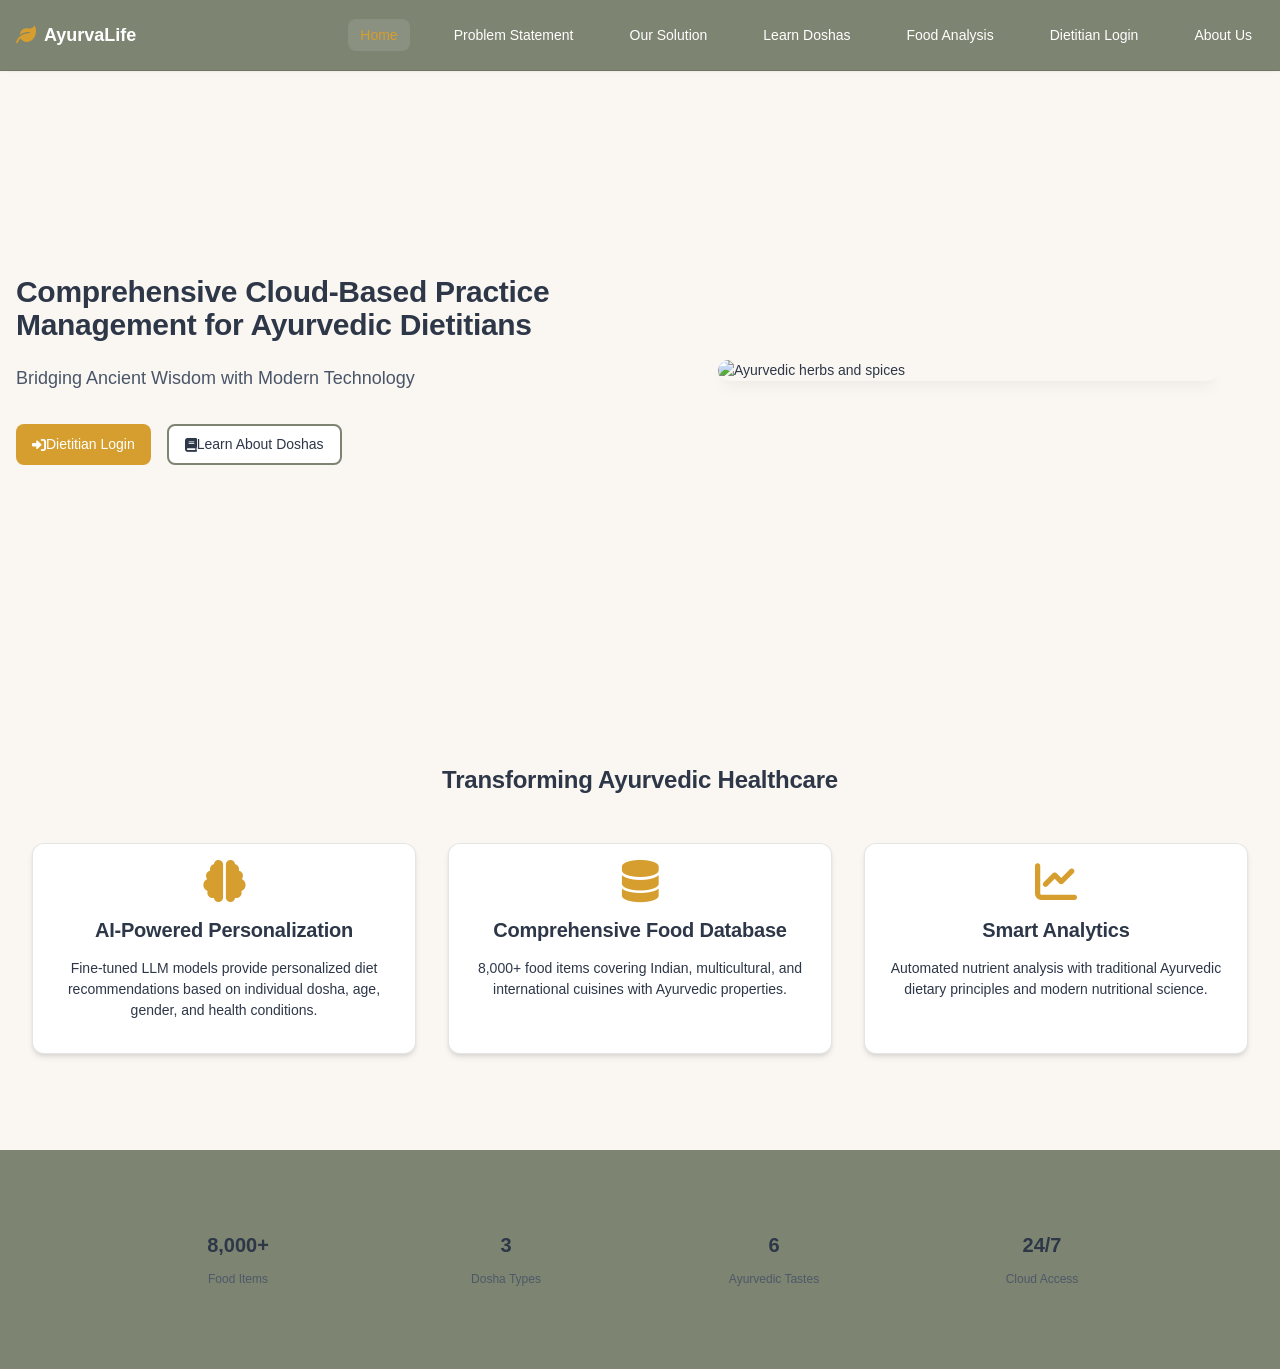
==== commit 13030f41: "Added food image analysis feature" ====
--- a/index.html
+++ b/index.html
@@ -28,6 +28,9 @@
                 <li class="nav-item">
                     <a href="#doshas" class="nav-link" data-page="doshas">Learn Doshas</a>
                 </li>
+                <li class="nav-item">
+                    <a href="#food-analysis" class="nav-link" data-page="food-analysis">Food Analysis</a>
+                </li>
                 <li class="nav-item" id="login-nav-item"><a href="#login" class="nav-link" data-page="login">Dietitian Login</a></li>
                 <li class="nav-item hidden" id="logout-nav-item">
                     <a href="#" class="nav-link" onclick="logout()">Logout</a>
@@ -458,6 +461,135 @@
             </div>
         </div>
 
+        <!-- Food Analysis Page -->
+        <div id="food-analysis-page" class="page">
+            <section class="page-header">
+                <div class="container">
+                    <h1>Ayurvedic Food Analysis</h1>
+                    <p>Upload a food image to get detailed Ayurvedic analysis and dietary recommendations</p>
+                </div>
+            </section>
+
+            <section class="food-analysis-content">
+                <div class="container">
+                    <div class="analysis-container">
+                        <div class="upload-section">
+                            <div class="card">
+                                <div class="card__body">
+                                    <h3>Upload Food Image</h3>
+                                    <p>Take a photo or upload an image of your food to get instant Ayurvedic analysis</p>
+                                    
+                                    <div class="upload-area" id="upload-area">
+                                        <div class="upload-placeholder" id="upload-placeholder">
+                                            <i class="fas fa-cloud-upload-alt upload-icon"></i>
+                                            <p>Click to upload or drag and drop</p>
+                                            <p class="upload-info">Supports JPG, PNG files (max 5MB)</p>
+                                        </div>
+                                        <img id="preview-image" class="preview-image hidden" alt="Food preview">
+                                        <input type="file" id="image-input" accept="image/*" class="hidden">
+                                    </div>
+                                    
+                                    <div class="upload-actions">
+                                        <button class="btn btn--primary" id="analyze-button" disabled>
+                                            <i class="fas fa-search"></i> Analyze Food
+                                        </button>
+                                        <button class="btn btn--secondary" id="clear-button">
+                                            <i class="fas fa-times"></i> Clear
+                                        </button>
+                                    </div>
+                                </div>
+                            </div>
+                        </div>
+
+                        <div class="results-section" id="results-section">
+                            <div class="card">
+                                <div class="card__body">
+                                    <h3>Analysis Results</h3>
+                                    <div id="analysis-loading" class="analysis-loading hidden">
+                                        <i class="fas fa-spinner fa-spin"></i>
+                                        <p>Analyzing your food image...</p>
+                                    </div>
+                                    
+                                    <div id="analysis-results" class="analysis-results hidden">
+                                        <!-- Results will be populated here -->
+                                    </div>
+                                    
+                                    <div id="analysis-placeholder" class="analysis-placeholder">
+                                        <i class="fas fa-utensils placeholder-icon"></i>
+                                        <p>Upload a food image to see detailed Ayurvedic analysis</p>
+                                    </div>
+                                </div>
+                            </div>
+                        </div>
+                    </div>
+
+                    <div class="how-it-works">
+                        <h2>How It Works</h2>
+                        <div class="steps-grid">
+                            <div class="step-item">
+                                <div class="step-number">1</div>
+                                <div class="step-content">
+                                    <h4>Upload Image</h4>
+                                    <p>Take a photo or upload an image of any food dish</p>
+                                </div>
+                            </div>
+                            <div class="step-item">
+                                <div class="step-number">2</div>
+                                <div class="step-content">
+                                    <h4>AI Recognition</h4>
+                                    <p>Our AI identifies the dish and its main ingredients</p>
+                                </div>
+                            </div>
+                            <div class="step-item">
+                                <div class="step-number">3</div>
+                                <div class="step-content">
+                                    <h4>Ayurvedic Analysis</h4>
+                                    <p>Get detailed analysis of doshas, taste properties, and health effects</p>
+                                </div>
+                            </div>
+                            <div class="step-item">
+                                <div class="step-number">4</div>
+                                <div class="step-content">
+                                    <h4>Personalized Recommendations</h4>
+                                    <p>Receive customized dietary advice based on your constitution</p>
+                                </div>
+                            </div>
+                        </div>
+                    </div>
+
+                    <div class="ayurveda-info">
+                        <div class="card">
+                            <div class="card__body">
+                                <h3>About Ayurvedic Food Analysis</h3>
+                                <p>Ayurveda classifies food based on six tastes (Rasa), their heating or cooling effects (Virya), and post-digestive effects (Vipaka). Understanding these properties helps determine how food affects your dosha balance and overall health.</p>
+                                
+                                <div class="properties-grid">
+                                    <div class="property-item">
+                                        <h4>Six Tastes (Rasa)</h4>
+                                        <ul>
+                                            <li><strong>Sweet:</strong> Nourishing, calming</li>
+                                            <li><strong>Sour:</strong> Stimulating, heating</li>
+                                            <li><strong>Salty:</strong> Warming, grounding</li>
+                                            <li><strong>Bitter:</strong> Cooling, detoxifying</li>
+                                            <li><strong>Pungent:</strong> Heating, stimulating</li>
+                                            <li><strong>Astringent:</strong> Cooling, drying</li>
+                                        </ul>
+                                    </div>
+                                    
+                                    <div class="property-item">
+                                        <h4>Energy Effects (Virya)</h4>
+                                        <ul>
+                                            <li><strong>Heating:</strong> Increases Pitta, stimulates digestion</li>
+                                            <li><strong>Cooling:</strong> Calms Pitta, soothes inflammation</li>
+                                        </ul>
+                                    </div>
+                                </div>
+                            </div>
+                        </div>
+                    </div>
+                </div>
+            </section>
+        </div>
         
     <!-- About Page -->
     <div id="about-page" class="page">
--- a/style.css
+++ b/style.css
@@ -1000,6 +1000,614 @@
   color: var(--ayurveda-text);
 }
 
+/* Food Analysis Page */
+.food-analysis-content {
+  padding: var(--space-48) 0;
+}
+
+.analysis-container {
+  display: grid;
+  grid-template-columns: 1fr 1fr;
+  gap: var(--space-32);
+  margin-bottom: var(--space-48);
+}
+
+.upload-area {
+  border: 2px dashed var(--ayurveda-primary);
+  border-radius: var(--radius-lg);
+  padding: var(--space-32);
+  text-align: center;
+  cursor: pointer;
+  transition: all var(--duration-normal) var(--ease-standard);
+  margin: var(--space-24) 0;
+  min-height: 300px;
+  display: flex;
+  align-items: center;
+  justify-content: center;
+  position: relative;
+}
+
+.upload-area:hover {
+  border-color: var(--ayurveda-secondary);
+  background-color: rgba(125, 132, 113, 0.05);
+}
+
+.upload-area.dragover {
+  border-color: var(--ayurveda-secondary);
+  background-color: rgba(214, 158, 46, 0.1);
+}
+
+.upload-placeholder {
+  display: flex;
+  flex-direction: column;
+  align-items: center;
+  justify-content: center;
+}
+
+.upload-icon {
+  font-size: var(--font-size-4xl);
+  color: var(--ayurveda-primary);
+  margin-bottom: var(--space-16);
+}
+
+.upload-info {
+  color: var(--ayurveda-text-secondary);
+  font-size: var(--font-size-sm);
+  margin-top: var(--space-8);
+}
+
+.preview-image {
+  max-width: 100%;
+  max-height: 300px;
+  border-radius: var(--radius-base);
+  object-fit: contain;
+}
+
+.upload-actions {
+  display: flex;
+  gap: var(--space-16);
+  justify-content: center;
+  margin-top: var(--space-24);
+}
+
+.results-section {
+  min-height: 400px;
+}
+
+.analysis-loading {
+  text-align: center;
+  padding: var(--space-48) var(--space-16);
+}
+
+.analysis-loading i {
+  font-size: var(--font-size-3xl);
+  color: var(--ayurveda-primary);
+  margin-bottom: var(--space-16);
+}
+
+.analysis-placeholder {
+  text-align: center;
+  padding: var(--space-48) var(--space-16);
+  color: var(--ayurveda-text-secondary);
+}
+
+.placeholder-icon {
+  font-size: var(--font-size-4xl);
+  color: var(--ayurveda-primary);
+  margin-bottom: var(--space-16);
+}
+
+.analysis-results {
+  padding: var(--space-16);
+}
+
+.dish-info {
+  margin-bottom: var(--space-32);
+  padding: var(--space-20);
+  background: rgba(125, 132, 113, 0.1);
+  border-radius: var(--radius-base);
+}
+
+.dish-name {
+  font-size: var(--font-size-2xl);
+  font-weight: var(--font-weight-bold);
+  color: var(--ayurveda-text);
+  margin-bottom: var(--space-12);
+}
+
+.ingredients-list {
+  display: flex;
+  flex-wrap: wrap;
+  gap: var(--space-8);
+  margin-top: var(--space-12);
+}
+
+.ingredient-tag {
+  background: var(--ayurveda-secondary);
+  color: white;
+  padding: var(--space-4) var(--space-12);
+  border-radius: var(--radius-full);
+  font-size: var(--font-size-sm);
+  font-weight: var(--font-weight-medium);
+}
+
+.ingredient-analysis {
+  margin-top: var(--space-24);
+}
+
+.ingredient-item {
+  border: 1px solid rgba(125, 132, 113, 0.2);
+  border-radius: var(--radius-base);
+  padding: var(--space-16);
+  margin-bottom: var(--space-16);
+  background: var(--ayurveda-surface);
+}
+
+.ingredient-header {
+  font-weight: var(--font-weight-bold);
+  color: var(--ayurveda-text);
+  margin-bottom: var(--space-12);
+  font-size: var(--font-size-lg);
+}
+
+.properties-grid {
+  display: grid;
+  grid-template-columns: repeat(auto-fit, minmax(200px, 1fr));
+  gap: var(--space-16);
+  margin-top: var(--space-16);
+}
+
+.property-group {
+  background: rgba(125, 132, 113, 0.05);
+  padding: var(--space-12);
+  border-radius: var(--radius-sm);
+}
+
+.property-label {
+  font-weight: var(--font-weight-medium);
+  color: var(--ayurveda-text);
+  font-size: var(--font-size-sm);
+  margin-bottom: var(--space-4);
+}
+
+.property-value {
+  color: var(--ayurveda-text-secondary);
+  font-size: var(--font-size-sm);
+}
+
+.dosha-effects {
+  display: grid;
+  grid-template-columns: repeat(3, 1fr);
+  gap: var(--space-12);
+  margin-top: var(--space-12);
+}
+
+.dosha-effect {
+  text-align: center;
+  padding: var(--space-8);
+  border-radius: var(--radius-sm);
+  font-size: var(--font-size-sm);
+}
+
+.dosha-effect.vata {
+  background: rgba(142, 68, 173, 0.1);
+  color: var(--vata-color);
+}
+
+.dosha-effect.pitta {
+  background: rgba(230, 126, 34, 0.1);
+  color: var(--pitta-color);
+}
+
+.dosha-effect.kapha {
+  background: rgba(39, 174, 96, 0.1);
+  color: var(--kapha-color);
+}
+
+.recommendation {
+  margin-top: var(--space-16);
+  padding: var(--space-16);
+  background: rgba(214, 158, 46, 0.1);
+  border-radius: var(--radius-base);
+  border-left: 4px solid var(--ayurveda-secondary);
+}
+
+.recommendation h5 {
+  margin-bottom: var(--space-8);
+  color: var(--ayurveda-text);
+}
+
+/* How It Works Section */
+.how-it-works {
+  margin: var(--space-64) 0;
+  text-align: center;
+}
+
+.how-it-works h2 {
+  margin-bottom: var(--space-32);
+  color: var(--ayurveda-text);
+}
+
+.steps-grid {
+  display: grid;
+  grid-template-columns: repeat(auto-fit, minmax(250px, 1fr));
+  gap: var(--space-32);
+  margin-top: var(--space-32);
+}
+
+.step-item {
+  display: flex;
+  flex-direction: column;
+  align-items: center;
+  text-align: center;
+}
+
+.step-number {
+  width: 60px;
+  height: 60px;
+  background: var(--ayurveda-secondary);
+  color: white;
+  border-radius: 50%;
+  display: flex;
+  align-items: center;
+  justify-content: center;
+  font-size: var(--font-size-2xl);
+  font-weight: var(--font-weight-bold);
+  margin-bottom: var(--space-16);
+}
+
+.step-content h4 {
+  margin-bottom: var(--space-8);
+  color: var(--ayurveda-text);
+}
+
+.step-content p {
+  color: var(--ayurveda-text-secondary);
+  line-height: 1.6;
+}
+
+/* Ayurveda Info Section */
+.ayurveda-info {
+  margin-top: var(--space-48);
+}
+
+.ayurveda-info h3 {
+  margin-bottom: var(--space-16);
+  color: var(--ayurveda-text);
+}
+
+.property-item {
+  margin-bottom: var(--space-24);
+}
+
+.property-item h4 {
+  margin-bottom: var(--space-12);
+  color: var(--ayurveda-text);
+}
+
+.property-item ul {
+  margin: 0;
+  padding-left: var(--space-20);
+}
+
+.property-item li {
+  margin-bottom: var(--space-8);
+  color: var(--ayurveda-text);
+  line-height: 1.5;
+}
+
+/* Mobile Responsiveness */
+@media (max-width: 768px) {
+  .analysis-container {
+    grid-template-columns: 1fr;
+    gap: var(--space-24);
+  }
+  
+  .upload-area {
+    padding: var(--space-24);
+    min-height: 250px;
+  }
+  
+  .upload-actions {
+    flex-direction: column;
+    align-items: center;
+  }
+  
+  .steps-grid {
+    grid-template-columns: 1fr;
+    gap: var(--space-24);
+  }
+  
+  .properties-grid {
+    grid-template-columns: 1fr;
+    gap: var(--space-12);
+  }
+  
+  .dosha-effects {
+    grid-template-columns: 1fr;
+    gap: var(--space-8);
+  }
+}
+
+/* Additional Quiz Styles */
+.quiz-option {
+  padding: var(--space-12) var(--space-16);
+  border: 1px solid var(--ayurveda-primary);
+  border-radius: var(--radius-base);
+  margin-bottom: var(--space-8);
+  cursor: pointer;
+  transition: all var(--duration-fast) var(--ease-standard);
+  background: var(--ayurveda-surface);
+  color: var(--ayurveda-text);
+}
+
+.quiz-option:hover {
+  background: rgba(125, 132, 113, 0.1);
+  border-color: var(--ayurveda-secondary);
+}
+
+.quiz-option.selected {
+  background: var(--ayurveda-secondary);
+  color: white;
+  border-color: var(--ayurveda-secondary);
+}
+
+.score-breakdown {
+  margin-top: var(--space-16);
+}
+
+.score-item {
+  display: flex;
+  align-items: center;
+  gap: var(--space-12);
+  margin-bottom: var(--space-12);
+}
+
+.dosha-name {
+  min-width: 60px;
+  font-weight: var(--font-weight-medium);
+  color: var(--ayurveda-text);
+}
+
+.score-bar {
+  flex: 1;
+  height: 20px;
+  background: rgba(125, 132, 113, 0.1);
+  border-radius: var(--radius-full);
+  overflow: hidden;
+  position: relative;
+}
+
+.score-fill {
+  height: 100%;
+  transition: width var(--duration-normal) var(--ease-standard);
+}
+
+.score-value {
+  min-width: 30px;
+  text-align: right;
+  font-weight: var(--font-weight-bold);
+  color: var(--ayurveda-text);
+}
+
+.analysis-error {
+  text-align: center;
+  padding: var(--space-32);
+  color: var(--ayurveda-error);
+}
+
+.analysis-error i {
+  font-size: var(--font-size-3xl);
+  margin-bottom: var(--space-16);
+}
+
+.analysis-error .help-text {
+  background: #f8f9fa;
+  border: 1px solid #dee2e6;
+  border-radius: var(--radius-base);
+  padding: var(--space-16);
+  margin-top: var(--space-16);
+  text-align: left;
+}
+
+.analysis-error .help-text h5 {
+  color: var(--ayurveda-text);
+  margin-bottom: var(--space-8);
+}
+
+.analysis-error .help-text ol {
+  margin: var(--space-8) 0;
+  padding-left: var(--space-20);
+}
+
+.analysis-error .help-text li {
+  color: var(--ayurveda-text);
+  margin-bottom: var(--space-4);
+}
+
+.analysis-error .help-text a {
+  color: var(--ayurveda-link);
+  text-decoration: underline;
+}
+
+.analysis-error details {
+  margin-top: var(--space-16);
+  text-align: left;
+}
+
+.analysis-error summary {
+  cursor: pointer;
+  color: var(--ayurveda-text-secondary);
+  margin-bottom: var(--space-8);
+}
+
+/* Dish Analysis Section */
+.dish-analysis {
+  margin-top: var(--space-32);
+  padding: var(--space-20);
+  background: rgba(214, 158, 46, 0.05);
+  border-radius: var(--radius-lg);
+  border: 1px solid rgba(214, 158, 46, 0.2);
+}
+
+.dish-analysis h3 {
+  color: var(--ayurveda-text);
+  margin-bottom: var(--space-20);
+  border-bottom: 2px solid var(--ayurveda-secondary);
+  padding-bottom: var(--space-8);
+}
+
+.dosha-score-section {
+  margin-bottom: var(--space-24);
+}
+
+.dosha-score-section h4 {
+  color: var(--ayurveda-text);
+  margin-bottom: var(--space-12);
+}
+
+.dosha-scores {
+  display: grid;
+  grid-template-columns: repeat(3, 1fr);
+  gap: var(--space-16);
+}
+
+.dosha-score-item {
+  display: flex;
+  flex-direction: column;
+  align-items: center;
+  padding: var(--space-16);
+  border-radius: var(--radius-base);
+  background: var(--ayurveda-surface);
+  border: 2px solid;
+  text-align: center;
+}
+
+.dosha-score-item.vata {
+  border-color: var(--vata-color);
+  background: rgba(142, 68, 173, 0.05);
+}
+
+.dosha-score-item.pitta {
+  border-color: var(--pitta-color);
+  background: rgba(230, 126, 34, 0.05);
+}
+
+.dosha-score-item.kapha {
+  border-color: var(--kapha-color);
+  background: rgba(39, 174, 96, 0.05);
+}
+
+.dosha-label {
+  font-weight: var(--font-weight-bold);
+  font-size: var(--font-size-lg);
+  margin-bottom: var(--space-8);
+}
+
+.dosha-score-item.vata .dosha-label {
+  color: var(--vata-color);
+}
+
+.dosha-score-item.pitta .dosha-label {
+  color: var(--pitta-color);
+}
+
+.dosha-score-item.kapha .dosha-label {
+  color: var(--kapha-color);
+}
+
+.score-value {
+  font-size: var(--font-size-sm);
+  font-weight: var(--font-weight-medium);
+  color: var(--ayurveda-text-secondary);
+}
+
+.properties-section,
+.benefits-section,
+.suitability-section,
+.precautions-section {
+  margin-bottom: var(--space-20);
+}
+
+.properties-section h4,
+.benefits-section h4,
+.suitability-section h4,
+.precautions-section h4 {
+  color: var(--ayurveda-text);
+  margin-bottom: var(--space-8);
+  font-size: var(--font-size-lg);
+}
+
+.properties-text,
+.benefits-text,
+.suitability-text,
+.precautions-text {
+  color: var(--ayurveda-text);
+  line-height: 1.6;
+  background: var(--ayurveda-surface);
+  padding: var(--space-12);
+  border-radius: var(--radius-sm);
+  border-left: 4px solid var(--ayurveda-secondary);
+}
+
+.precautions-text {
+  background: rgba(227, 57, 46, 0.05);
+  border-left-color: #e3392e;
+}
+
+.dish-attributes {
+  display: grid;
+  grid-template-columns: repeat(auto-fit, minmax(200px, 1fr));
+  gap: var(--space-12);
+  margin-bottom: var(--space-20);
+}
+
+.attribute-item {
+  display: flex;
+  justify-content: space-between;
+  align-items: center;
+  padding: var(--space-12);
+  background: var(--ayurveda-surface);
+  border-radius: var(--radius-sm);
+  border: 1px solid rgba(125, 132, 113, 0.2);
+}
+
+.attribute-label {
+  font-weight: var(--font-weight-medium);
+  color: var(--ayurveda-text);
+}
+
+.attribute-value {
+  font-weight: var(--font-weight-bold);
+  color: var(--ayurveda-secondary);
+}
+
+/* Mobile responsiveness for dish analysis */
+@media (max-width: 768px) {
+  .dosha-scores {
+    grid-template-columns: 1fr;
+    gap: var(--space-12);
+  }
+  
+  .dish-attributes {
+    grid-template-columns: 1fr;
+    gap: var(--space-8);
+  }
+  
+  .attribute-item {
+    flex-direction: column;
+    text-align: center;
+    gap: var(--space-4);
+  }
+}
+
+.no-analysis {
+  text-align: center;
+  padding: var(--space-24);
+  color: var(--ayurveda-text-secondary);
+  font-style: italic;
+}
+
 .card__body p, .card__body li, .card__body span, .card__body div {
   color: var(--ayurveda-text);
 }
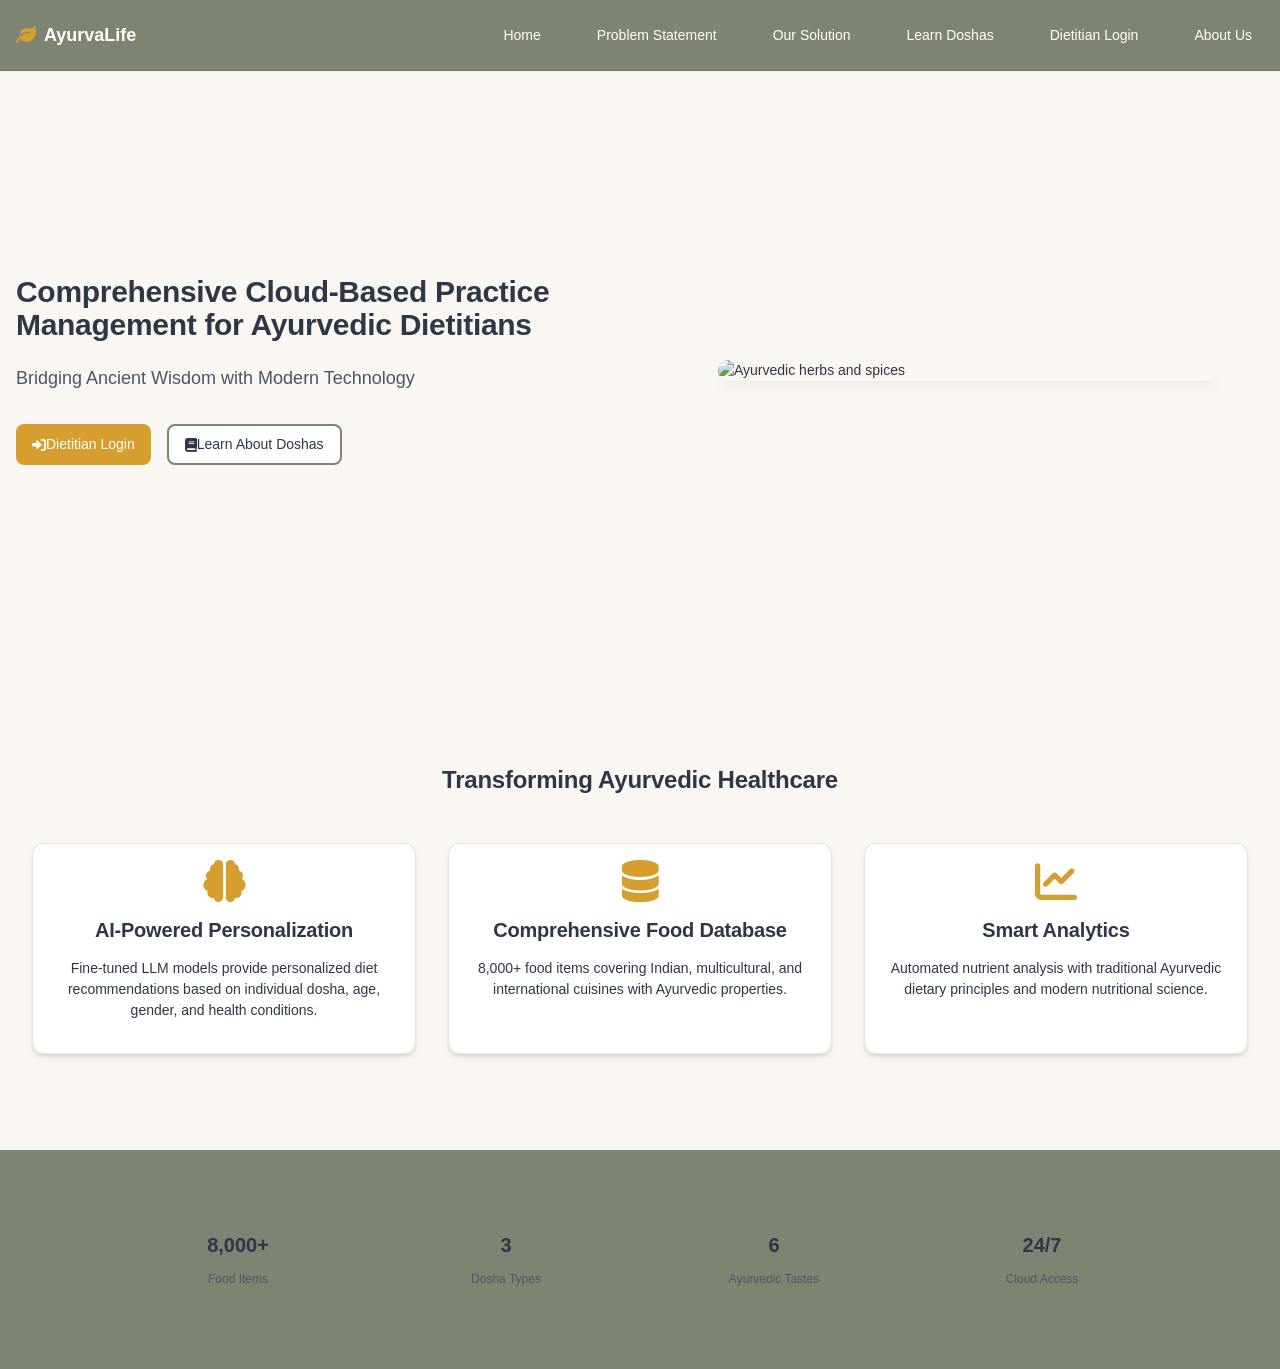
==== commit 4411e78e: "updated structure and readme" ====
--- a/index.html
+++ b/index.html
@@ -4,7 +4,7 @@
     <meta charset="UTF-8">
     <meta name="viewport" content="width=device-width, initial-scale=1.0">
     <title>AyurvaLife - Ayurvedic Practice Management System</title>
-    <link rel="stylesheet" href="style.css">
+    <link rel="stylesheet" href="css/style.css">
     <link href="https://cdnjs.cloudflare.com/ajax/libs/font-awesome/6.0.0/css/all.min.css" rel="stylesheet">
 </head>
 <body>
@@ -28,9 +28,6 @@
                 <li class="nav-item">
                     <a href="#doshas" class="nav-link" data-page="doshas">Learn Doshas</a>
                 </li>
-                <li class="nav-item">
-                    <a href="#food-analysis" class="nav-link" data-page="food-analysis">Food Analysis</a>
-                </li>
                 <li class="nav-item" id="login-nav-item"><a href="#login" class="nav-link" data-page="login">Dietitian Login</a></li>
                 <li class="nav-item hidden" id="logout-nav-item">
                     <a href="#" class="nav-link" onclick="logout()">Logout</a>
@@ -461,135 +458,6 @@
             </div>
         </div>
 
-        <!-- Food Analysis Page -->
-        <div id="food-analysis-page" class="page">
-            <section class="page-header">
-                <div class="container">
-                    <h1>Ayurvedic Food Analysis</h1>
-                    <p>Upload a food image to get detailed Ayurvedic analysis and dietary recommendations</p>
-                </div>
-            </section>
-
-            <section class="food-analysis-content">
-                <div class="container">
-                    <div class="analysis-container">
-                        <div class="upload-section">
-                            <div class="card">
-                                <div class="card__body">
-                                    <h3>Upload Food Image</h3>
-                                    <p>Take a photo or upload an image of your food to get instant Ayurvedic analysis</p>
-                                    
-                                    <div class="upload-area" id="upload-area">
-                                        <div class="upload-placeholder" id="upload-placeholder">
-                                            <i class="fas fa-cloud-upload-alt upload-icon"></i>
-                                            <p>Click to upload or drag and drop</p>
-                                            <p class="upload-info">Supports JPG, PNG files (max 5MB)</p>
-                                        </div>
-                                        <img id="preview-image" class="preview-image hidden" alt="Food preview">
-                                        <input type="file" id="image-input" accept="image/*" class="hidden">
-                                    </div>
-                                    
-                                    <div class="upload-actions">
-                                        <button class="btn btn--primary" id="analyze-button" disabled>
-                                            <i class="fas fa-search"></i> Analyze Food
-                                        </button>
-                                        <button class="btn btn--secondary" id="clear-button">
-                                            <i class="fas fa-times"></i> Clear
-                                        </button>
-                                    </div>
-                                </div>
-                            </div>
-                        </div>
-
-                        <div class="results-section" id="results-section">
-                            <div class="card">
-                                <div class="card__body">
-                                    <h3>Analysis Results</h3>
-                                    <div id="analysis-loading" class="analysis-loading hidden">
-                                        <i class="fas fa-spinner fa-spin"></i>
-                                        <p>Analyzing your food image...</p>
-                                    </div>
-                                    
-                                    <div id="analysis-results" class="analysis-results hidden">
-                                        <!-- Results will be populated here -->
-                                    </div>
-                                    
-                                    <div id="analysis-placeholder" class="analysis-placeholder">
-                                        <i class="fas fa-utensils placeholder-icon"></i>
-                                        <p>Upload a food image to see detailed Ayurvedic analysis</p>
-                                    </div>
-                                </div>
-                            </div>
-                        </div>
-                    </div>
-
-                    <div class="how-it-works">
-                        <h2>How It Works</h2>
-                        <div class="steps-grid">
-                            <div class="step-item">
-                                <div class="step-number">1</div>
-                                <div class="step-content">
-                                    <h4>Upload Image</h4>
-                                    <p>Take a photo or upload an image of any food dish</p>
-                                </div>
-                            </div>
-                            <div class="step-item">
-                                <div class="step-number">2</div>
-                                <div class="step-content">
-                                    <h4>AI Recognition</h4>
-                                    <p>Our AI identifies the dish and its main ingredients</p>
-                                </div>
-                            </div>
-                            <div class="step-item">
-                                <div class="step-number">3</div>
-                                <div class="step-content">
-                                    <h4>Ayurvedic Analysis</h4>
-                                    <p>Get detailed analysis of doshas, taste properties, and health effects</p>
-                                </div>
-                            </div>
-                            <div class="step-item">
-                                <div class="step-number">4</div>
-                                <div class="step-content">
-                                    <h4>Personalized Recommendations</h4>
-                                    <p>Receive customized dietary advice based on your constitution</p>
-                                </div>
-                            </div>
-                        </div>
-                    </div>
-
-                    <div class="ayurveda-info">
-                        <div class="card">
-                            <div class="card__body">
-                                <h3>About Ayurvedic Food Analysis</h3>
-                                <p>Ayurveda classifies food based on six tastes (Rasa), their heating or cooling effects (Virya), and post-digestive effects (Vipaka). Understanding these properties helps determine how food affects your dosha balance and overall health.</p>
-                                
-                                <div class="properties-grid">
-                                    <div class="property-item">
-                                        <h4>Six Tastes (Rasa)</h4>
-                                        <ul>
-                                            <li><strong>Sweet:</strong> Nourishing, calming</li>
-                                            <li><strong>Sour:</strong> Stimulating, heating</li>
-                                            <li><strong>Salty:</strong> Warming, grounding</li>
-                                            <li><strong>Bitter:</strong> Cooling, detoxifying</li>
-                                            <li><strong>Pungent:</strong> Heating, stimulating</li>
-                                            <li><strong>Astringent:</strong> Cooling, drying</li>
-                                        </ul>
-                                    </div>
-                                    
-                                    <div class="property-item">
-                                        <h4>Energy Effects (Virya)</h4>
-                                        <ul>
-                                            <li><strong>Heating:</strong> Increases Pitta, stimulates digestion</li>
-                                            <li><strong>Cooling:</strong> Calms Pitta, soothes inflammation</li>
-                                        </ul>
-                                    </div>
-                                </div>
-                            </div>
-                        </div>
-                    </div>
-                </div>
-            </section>
-        </div>
         
     <!-- About Page -->
     <div id="about-page" class="page">
@@ -1093,6 +961,6 @@
         </div>
     </div>
 
-    <script src="app.js"></script>
+    <script type="module" src="js/app.js"></script>
 </body>
 </html>
--- a/css/style.css
+++ b/css/style.css
@@ -0,0 +1,2793 @@
+:root {
+  /* Primitive Color Tokens */
+  --color-white: rgba(255, 255, 255, 1);
+  --color-black: rgba(0, 0, 0, 1);
+  --color-cream-50: rgba(252, 252, 249, 1);
+  --color-cream-100: rgba(255, 255, 253, 1);
+  --color-gray-200: rgba(245, 245, 245, 1);
+  --color-gray-300: rgba(167, 169, 169, 1);
+  --color-gray-400: rgba(119, 124, 124, 1);
+  --color-slate-500: rgba(98, 108, 113, 1);
+  --color-brown-600: rgba(94, 82, 64, 1);
+  --color-charcoal-700: rgba(31, 33, 33, 1);
+  --color-charcoal-800: rgba(38, 40, 40, 1);
+  --color-slate-900: rgba(19, 52, 59, 1);
+  --color-teal-300: rgba(50, 184, 198, 1);
+  --color-teal-400: rgba(45, 166, 178, 1);
+  --color-teal-500: rgba(33, 128, 141, 1);
+  --color-teal-600: rgba(29, 116, 128, 1);
+  --color-teal-700: rgba(26, 104, 115, 1);
+  --color-teal-800: rgba(41, 150, 161, 1);
+  --color-red-400: rgba(255, 84, 89, 1);
+  --color-red-500: rgba(192, 21, 47, 1);
+  --color-orange-400: rgba(230, 129, 97, 1);
+  --color-orange-500: rgba(168, 75, 47, 1);
+
+  /* RGB versions for opacity control */
+  --color-brown-600-rgb: 94, 82, 64;
+  --color-teal-500-rgb: 33, 128, 141;
+  --color-slate-900-rgb: 19, 52, 59;
+  --color-slate-500-rgb: 98, 108, 113;
+  --color-red-500-rgb: 192, 21, 47;
+  --color-red-400-rgb: 255, 84, 89;
+  --color-orange-500-rgb: 168, 75, 47;
+  --color-orange-400-rgb: 230, 129, 97;
+
+  /* Background color tokens (Light Mode) */
+  --color-bg-1: rgba(59, 130, 246, 0.08); /* Light blue */
+  --color-bg-2: rgba(245, 158, 11, 0.08); /* Light yellow */
+  --color-bg-3: rgba(34, 197, 94, 0.08); /* Light green */
+  --color-bg-4: rgba(239, 68, 68, 0.08); /* Light red */
+  --color-bg-5: rgba(147, 51, 234, 0.08); /* Light purple */
+  --color-bg-6: rgba(249, 115, 22, 0.08); /* Light orange */
+  --color-bg-7: rgba(236, 72, 153, 0.08); /* Light pink */
+  --color-bg-8: rgba(6, 182, 212, 0.08); /* Light cyan */
+
+  /* Semantic Color Tokens (Light Mode) */
+  --color-background: var(--color-cream-50);
+  --color-surface: var(--color-cream-100);
+  --color-text: var(--color-slate-900);
+  --color-text-secondary: var(--color-slate-500);
+  --color-primary: var(--color-teal-500);
+  --color-primary-hover: var(--color-teal-600);
+  --color-primary-active: var(--color-teal-700);
+  --color-secondary: rgba(var(--color-brown-600-rgb), 0.12);
+  --color-secondary-hover: rgba(var(--color-brown-600-rgb), 0.2);
+  --color-secondary-active: rgba(var(--color-brown-600-rgb), 0.25);
+  --color-border: rgba(var(--color-brown-600-rgb), 0.2);
+  --color-btn-primary-text: var(--color-cream-50);
+  --color-card-border: rgba(var(--color-brown-600-rgb), 0.12);
+  --color-card-border-inner: rgba(var(--color-brown-600-rgb), 0.12);
+  --color-error: var(--color-red-500);
+  --color-success: var(--color-teal-500);
+  --color-warning: var(--color-orange-500);
+  --color-info: var(--color-slate-500);
+  --color-focus-ring: rgba(var(--color-teal-500-rgb), 0.4);
+  --color-select-caret: rgba(var(--color-slate-900-rgb), 0.8);
+
+  /* Common style patterns */
+  --focus-ring: 0 0 0 3px var(--color-focus-ring);
+  --focus-outline: 2px solid var(--color-primary);
+  --status-bg-opacity: 0.15;
+  --status-border-opacity: 0.25;
+  --select-caret-light: url("data:image/svg+xml,%3Csvg xmlns='http://www.w3.org/2000/svg' width='16' height='16' viewBox='0 0 24 24' fill='none' stroke='%23134252' stroke-width='2' stroke-linecap='round' stroke-linejoin='round'%3E%3Cpolyline points='6 9 12 15 18 9'%3E%3C/polyline%3E%3C/svg%3E");
+  --select-caret-dark: url("data:image/svg+xml,%3Csvg xmlns='http://www.w3.org/2000/svg' width='16' height='16' viewBox='0 0 24 24' fill='none' stroke='%23f5f5f5' stroke-width='2' stroke-linecap='round' stroke-linejoin='round'%3E%3Cpolyline points='6 9 12 15 18 9'%3E%3C/polyline%3E%3C/svg%3E");
+
+  /* RGB versions for opacity control */
+  --color-success-rgb: 33, 128, 141;
+  --color-error-rgb: 192, 21, 47;
+  --color-warning-rgb: 168, 75, 47;
+  --color-info-rgb: 98, 108, 113;
+
+  /* Typography */
+  --font-family-base: "FKGroteskNeue", "Geist", "Inter", -apple-system,
+    BlinkMacSystemFont, "Segoe UI", Roboto, sans-serif;
+  --font-family-mono: "Berkeley Mono", ui-monospace, SFMono-Regular, Menlo,
+    Monaco, Consolas, monospace;
+  --font-size-xs: 11px;
+  --font-size-sm: 12px;
+  --font-size-base: 14px;
+  --font-size-md: 14px;
+  --font-size-lg: 16px;
+  --font-size-xl: 18px;
+  --font-size-2xl: 20px;
+  --font-size-3xl: 24px;
+  --font-size-4xl: 30px;
+  --font-weight-normal: 400;
+  --font-weight-medium: 500;
+  --font-weight-semibold: 550;
+  --font-weight-bold: 600;
+  --line-height-tight: 1.2;
+  --line-height-normal: 1.5;
+  --letter-spacing-tight: -0.01em;
+
+  /* Spacing */
+  --space-0: 0;
+  --space-1: 1px;
+  --space-2: 2px;
+  --space-4: 4px;
+  --space-6: 6px;
+  --space-8: 8px;
+  --space-10: 10px;
+  --space-12: 12px;
+  --space-16: 16px;
+  --space-20: 20px;
+  --space-24: 24px;
+  --space-32: 32px;
+
+  /* Border Radius */
+  --radius-sm: 6px;
+  --radius-base: 8px;
+  --radius-md: 10px;
+  --radius-lg: 12px;
+  --radius-full: 9999px;
+
+  /* Shadows */
+  --shadow-xs: 0 1px 2px rgba(0, 0, 0, 0.02);
+  --shadow-sm: 0 1px 3px rgba(0, 0, 0, 0.04), 0 1px 2px rgba(0, 0, 0, 0.02);
+  --shadow-md: 0 4px 6px -1px rgba(0, 0, 0, 0.04),
+    0 2px 4px -1px rgba(0, 0, 0, 0.02);
+  --shadow-lg: 0 10px 15px -3px rgba(0, 0, 0, 0.04),
+    0 4px 6px -2px rgba(0, 0, 0, 0.02);
+  --shadow-inset-sm: inset 0 1px 0 rgba(255, 255, 255, 0.15),
+    inset 0 -1px 0 rgba(0, 0, 0, 0.03);
+
+  /* Animation */
+  --duration-fast: 150ms;
+  --duration-normal: 250ms;
+  --ease-standard: cubic-bezier(0.16, 1, 0.3, 1);
+
+  /* Layout */
+  --container-sm: 640px;
+  --container-md: 768px;
+  --container-lg: 1024px;
+  --container-xl: 1280px;
+}
+
+/* Dark mode colors */
+@media (prefers-color-scheme: dark) {
+  :root {
+    /* RGB versions for opacity control (Dark Mode) */
+    --color-gray-400-rgb: 119, 124, 124;
+    --color-teal-300-rgb: 50, 184, 198;
+    --color-gray-300-rgb: 167, 169, 169;
+    --color-gray-200-rgb: 245, 245, 245;
+
+    /* Background color tokens (Dark Mode) */
+    --color-bg-1: rgba(29, 78, 216, 0.15); /* Dark blue */
+    --color-bg-2: rgba(180, 83, 9, 0.15); /* Dark yellow */
+    --color-bg-3: rgba(21, 128, 61, 0.15); /* Dark green */
+    --color-bg-4: rgba(185, 28, 28, 0.15); /* Dark red */
+    --color-bg-5: rgba(107, 33, 168, 0.15); /* Dark purple */
+    --color-bg-6: rgba(194, 65, 12, 0.15); /* Dark orange */
+    --color-bg-7: rgba(190, 24, 93, 0.15); /* Dark pink */
+    --color-bg-8: rgba(8, 145, 178, 0.15); /* Dark cyan */
+
+    /* Semantic Color Tokens (Dark Mode) */
+    --color-background: var(--color-charcoal-700);
+    --color-surface: var(--color-charcoal-800);
+    --color-text: var(--color-gray-200);
+    --color-text-secondary: rgba(var(--color-gray-300-rgb), 0.7);
+    --color-primary: var(--color-teal-300);
+    --color-primary-hover: var(--color-teal-400);
+    --color-primary-active: var(--color-teal-800);
+    --color-secondary: rgba(var(--color-gray-400-rgb), 0.15);
+    --color-secondary-hover: rgba(var(--color-gray-400-rgb), 0.25);
+    --color-secondary-active: rgba(var(--color-gray-400-rgb), 0.3);
+    --color-border: rgba(var(--color-gray-400-rgb), 0.3);
+    --color-error: var(--color-red-400);
+    --color-success: var(--color-teal-300);
+    --color-warning: var(--color-orange-400);
+    --color-info: var(--color-gray-300);
+    --color-focus-ring: rgba(var(--color-teal-300-rgb), 0.4);
+    --color-btn-primary-text: var(--color-slate-900);
+    --color-card-border: rgba(var(--color-gray-400-rgb), 0.2);
+    --color-card-border-inner: rgba(var(--color-gray-400-rgb), 0.15);
+    --shadow-inset-sm: inset 0 1px 0 rgba(255, 255, 255, 0.1),
+      inset 0 -1px 0 rgba(0, 0, 0, 0.15);
+    --button-border-secondary: rgba(var(--color-gray-400-rgb), 0.2);
+    --color-border-secondary: rgba(var(--color-gray-400-rgb), 0.2);
+    --color-select-caret: rgba(var(--color-gray-200-rgb), 0.8);
+
+    /* Common style patterns - updated for dark mode */
+    --focus-ring: 0 0 0 3px var(--color-focus-ring);
+    --focus-outline: 2px solid var(--color-primary);
+    --status-bg-opacity: 0.15;
+    --status-border-opacity: 0.25;
+    --select-caret-light: url("data:image/svg+xml,%3Csvg xmlns='http://www.w3.org/2000/svg' width='16' height='16' viewBox='0 0 24 24' fill='none' stroke='%23134252' stroke-width='2' stroke-linecap='round' stroke-linejoin='round'%3E%3Cpolyline points='6 9 12 15 18 9'%3E%3C/polyline%3E%3C/svg%3E");
+    --select-caret-dark: url("data:image/svg+xml,%3Csvg xmlns='http://www.w3.org/2000/svg' width='16' height='16' viewBox='0 0 24 24' fill='none' stroke='%23f5f5f5' stroke-width='2' stroke-linecap='round' stroke-linejoin='round'%3E%3Cpolyline points='6 9 12 15 18 9'%3E%3C/polyline%3E%3C/svg%3E");
+
+    /* RGB versions for dark mode */
+    --color-success-rgb: var(--color-teal-300-rgb);
+    --color-error-rgb: var(--color-red-400-rgb);
+    --color-warning-rgb: var(--color-orange-400-rgb);
+    --color-info-rgb: var(--color-gray-300-rgb);
+  }
+}
+
+/* Data attribute for manual theme switching */
+[data-color-scheme="dark"] {
+  /* RGB versions for opacity control (dark mode) */
+  --color-gray-400-rgb: 119, 124, 124;
+  --color-teal-300-rgb: 50, 184, 198;
+  --color-gray-300-rgb: 167, 169, 169;
+  --color-gray-200-rgb: 245, 245, 245;
+
+  /* Colorful background palette - Dark Mode */
+  --color-bg-1: rgba(29, 78, 216, 0.15); /* Dark blue */
+  --color-bg-2: rgba(180, 83, 9, 0.15); /* Dark yellow */
+  --color-bg-3: rgba(21, 128, 61, 0.15); /* Dark green */
+  --color-bg-4: rgba(185, 28, 28, 0.15); /* Dark red */
+  --color-bg-5: rgba(107, 33, 168, 0.15); /* Dark purple */
+  --color-bg-6: rgba(194, 65, 12, 0.15); /* Dark orange */
+  --color-bg-7: rgba(190, 24, 93, 0.15); /* Dark pink */
+  --color-bg-8: rgba(8, 145, 178, 0.15); /* Dark cyan */
+
+  /* Semantic Color Tokens (Dark Mode) */
+  --color-background: var(--color-charcoal-700);
+  --color-surface: var(--color-charcoal-800);
+  --color-text: var(--color-gray-200);
+  --color-text-secondary: rgba(var(--color-gray-300-rgb), 0.7);
+  --color-primary: var(--color-teal-300);
+  --color-primary-hover: var(--color-teal-400);
+  --color-primary-active: var(--color-teal-800);
+  --color-secondary: rgba(var(--color-gray-400-rgb), 0.15);
+  --color-secondary-hover: rgba(var(--color-gray-400-rgb), 0.25);
+  --color-secondary-active: rgba(var(--color-gray-400-rgb), 0.3);
+  --color-border: rgba(var(--color-gray-400-rgb), 0.3);
+  --color-error: var(--color-red-400);
+  --color-success: var(--color-teal-300);
+  --color-warning: var(--color-orange-400);
+  --color-info: var(--color-gray-300);
+  --color-focus-ring: rgba(var(--color-teal-300-rgb), 0.4);
+  --color-btn-primary-text: var(--color-slate-900);
+  --color-card-border: rgba(var(--color-gray-400-rgb), 0.15);
+  --color-card-border-inner: rgba(var(--color-gray-400-rgb), 0.15);
+  --shadow-inset-sm: inset 0 1px 0 rgba(255, 255, 255, 0.1),
+    inset 0 -1px 0 rgba(0, 0, 0, 0.15);
+  --color-border-secondary: rgba(var(--color-gray-400-rgb), 0.2);
+  --color-select-caret: rgba(var(--color-gray-200-rgb), 0.8);
+
+  /* Common style patterns - updated for dark mode */
+  --focus-ring: 0 0 0 3px var(--color-focus-ring);
+  --focus-outline: 2px solid var(--color-primary);
+  --status-bg-opacity: 0.15;
+  --status-border-opacity: 0.25;
+  --select-caret-light: url("data:image/svg+xml,%3Csvg xmlns='http://www.w3.org/2000/svg' width='16' height='16' viewBox='0 0 24 24' fill='none' stroke='%23134252' stroke-width='2' stroke-linecap='round' stroke-linejoin='round'%3E%3Cpolyline points='6 9 12 15 18 9'%3E%3C/polyline%3E%3C/svg%3E");
+  --select-caret-dark: url("data:image/svg+xml,%3Csvg xmlns='http://www.w3.org/2000/svg' width='16' height='16' viewBox='0 0 24 24' fill='none' stroke='%23f5f5f5' stroke-width='2' stroke-linecap='round' stroke-linejoin='round'%3E%3Cpolyline points='6 9 12 15 18 9'%3E%3C/polyline%3E%3C/svg%3E");
+
+  /* RGB versions for dark mode */
+  --color-success-rgb: var(--color-teal-300-rgb);
+  --color-error-rgb: var(--color-red-400-rgb);
+  --color-warning-rgb: var(--color-orange-400-rgb);
+  --color-info-rgb: var(--color-gray-300-rgb);
+}
+
+[data-color-scheme="light"] {
+  /* RGB versions for opacity control (light mode) */
+  --color-brown-600-rgb: 94, 82, 64;
+  --color-teal-500-rgb: 33, 128, 141;
+  --color-slate-900-rgb: 19, 52, 59;
+
+  /* Semantic Color Tokens (Light Mode) */
+  --color-background: var(--color-cream-50);
+  --color-surface: var(--color-cream-100);
+  --color-text: var(--color-slate-900);
+  --color-text-secondary: var(--color-slate-500);
+  --color-primary: var(--color-teal-500);
+  --color-primary-hover: var(--color-teal-600);
+  --color-primary-active: var(--color-teal-700);
+  --color-secondary: rgba(var(--color-brown-600-rgb), 0.12);
+  --color-secondary-hover: rgba(var(--color-brown-600-rgb), 0.2);
+  --color-secondary-active: rgba(var(--color-brown-600-rgb), 0.25);
+  --color-border: rgba(var(--color-brown-600-rgb), 0.2);
+  --color-btn-primary-text: var(--color-cream-50);
+  --color-card-border: rgba(var(--color-brown-600-rgb), 0.12);
+  --color-card-border-inner: rgba(var(--color-brown-600-rgb), 0.12);
+  --color-error: var(--color-red-500);
+  --color-success: var(--color-teal-500);
+  --color-warning: var(--color-orange-500);
+  --color-info: var(--color-slate-500);
+  --color-focus-ring: rgba(var(--color-teal-500-rgb), 0.4);
+
+  /* RGB versions for light mode */
+  --color-success-rgb: var(--color-teal-500-rgb);
+  --color-error-rgb: var(--color-red-500-rgb);
+  --color-warning-rgb: var(--color-orange-500-rgb);
+  --color-info-rgb: var(--color-slate-500-rgb);
+}
+
+/* Base styles */
+html {
+  font-size: var(--font-size-base);
+  font-family: var(--font-family-base);
+  line-height: var(--line-height-normal);
+  color: var(--color-text);
+  background-color: var(--color-background);
+  -webkit-font-smoothing: antialiased;
+  box-sizing: border-box;
+}
+
+body {
+  margin: 0;
+  padding: 0;
+}
+
+*,
+*::before,
+*::after {
+  box-sizing: inherit;
+}
+
+/* Typography */
+h1,
+h2,
+h3,
+h4,
+h5,
+h6 {
+  margin: 0;
+  font-weight: var(--font-weight-semibold);
+  line-height: var(--line-height-tight);
+  color: var(--color-text);
+  letter-spacing: var(--letter-spacing-tight);
+}
+
+h1 {
+  font-size: var(--font-size-4xl);
+}
+h2 {
+  font-size: var(--font-size-3xl);
+}
+h3 {
+  font-size: var(--font-size-2xl);
+}
+h4 {
+  font-size: var(--font-size-xl);
+}
+h5 {
+  font-size: var(--font-size-lg);
+}
+h6 {
+  font-size: var(--font-size-md);
+}
+
+p {
+  margin: 0 0 var(--space-16) 0;
+}
+
+a {
+  color: var(--color-primary);
+  text-decoration: none;
+  transition: color var(--duration-fast) var(--ease-standard);
+}
+
+a:hover {
+  color: var(--color-primary-hover);
+}
+
+code,
+pre {
+  font-family: var(--font-family-mono);
+  font-size: calc(var(--font-size-base) * 0.95);
+  background-color: var(--color-secondary);
+  border-radius: var(--radius-sm);
+}
+
+code {
+  padding: var(--space-1) var(--space-4);
+}
+
+pre {
+  padding: var(--space-16);
+  margin: var(--space-16) 0;
+  overflow: auto;
+  border: 1px solid var(--color-border);
+}
+
+pre code {
+  background: none;
+  padding: 0;
+}
+
+/* Buttons */
+.btn {
+  display: inline-flex;
+  align-items: center;
+  justify-content: center;
+  padding: var(--space-8) var(--space-16);
+  border-radius: var(--radius-base);
+  font-size: var(--font-size-base);
+  font-weight: 500;
+  line-height: 1.5;
+  cursor: pointer;
+  transition: all var(--duration-normal) var(--ease-standard);
+  border: none;
+  text-decoration: none;
+  position: relative;
+}
+
+.btn:focus-visible {
+  outline: none;
+  box-shadow: var(--focus-ring);
+}
+
+.btn--primary {
+  background: var(--color-primary);
+  color: var(--color-btn-primary-text);
+}
+
+.btn--primary:hover {
+  background: var(--color-primary-hover);
+}
+
+.btn--primary:active {
+  background: var(--color-primary-active);
+}
+
+.btn--secondary {
+  background: var(--color-secondary);
+  color: var(--color-text);
+}
+
+.btn--secondary:hover {
+  background: var(--color-secondary-hover);
+}
+
+.btn--secondary:active {
+  background: var(--color-secondary-active);
+}
+
+.btn--outline {
+  background: transparent;
+  border: 1px solid var(--color-border);
+  color: var(--color-text);
+}
+
+.btn--outline:hover {
+  background: var(--color-secondary);
+}
+
+.btn--sm {
+  padding: var(--space-4) var(--space-12);
+  font-size: var(--font-size-sm);
+  border-radius: var(--radius-sm);
+}
+
+.btn--lg {
+  padding: var(--space-10) var(--space-20);
+  font-size: var(--font-size-lg);
+  border-radius: var(--radius-md);
+}
+
+.btn--full-width {
+  width: 100%;
+}
+
+.btn:disabled {
+  opacity: 0.5;
+  cursor: not-allowed;
+}
+
+/* Form elements */
+.form-control {
+  display: block;
+  width: 100%;
+  padding: var(--space-8) var(--space-12);
+  font-size: var(--font-size-md);
+  line-height: 1.5;
+  color: var(--color-text);
+  background-color: var(--color-surface);
+  border: 1px solid var(--color-border);
+  border-radius: var(--radius-base);
+  transition: border-color var(--duration-fast) var(--ease-standard),
+    box-shadow var(--duration-fast) var(--ease-standard);
+}
+
+textarea.form-control {
+  font-family: var(--font-family-base);
+  font-size: var(--font-size-base);
+}
+
+select.form-control {
+  padding: var(--space-8) var(--space-12);
+  -webkit-appearance: none;
+  -moz-appearance: none;
+  appearance: none;
+  background-image: var(--select-caret-light);
+  background-repeat: no-repeat;
+  background-position: right var(--space-12) center;
+  background-size: 16px;
+  padding-right: var(--space-32);
+}
+
+/* Add a dark mode specific caret */
+@media (prefers-color-scheme: dark) {
+  select.form-control {
+    background-image: var(--select-caret-dark);
+  }
+}
+
+/* Also handle data-color-scheme */
+[data-color-scheme="dark"] select.form-control {
+  background-image: var(--select-caret-dark);
+}
+
+[data-color-scheme="light"] select.form-control {
+  background-image: var(--select-caret-light);
+}
+
+.form-control:focus {
+  border-color: var(--color-primary);
+  outline: var(--focus-outline);
+}
+
+.form-label {
+  display: block;
+  margin-bottom: var(--space-8);
+  font-weight: var(--font-weight-medium);
+  font-size: var(--font-size-sm);
+}
+
+.form-group {
+  margin-bottom: var(--space-16);
+}
+
+/* Card component */
+.card {
+  background-color: var(--color-surface);
+  border-radius: var(--radius-lg);
+  border: 1px solid var(--color-card-border);
+  box-shadow: var(--shadow-sm);
+  overflow: hidden;
+  transition: box-shadow var(--duration-normal) var(--ease-standard);
+}
+
+.card:hover {
+  box-shadow: var(--shadow-md);
+}
+
+.card__body {
+  padding: var(--space-16);
+}
+
+.card__header,
+.card__footer {
+  padding: var(--space-16);
+  border-bottom: 1px solid var(--color-card-border-inner);
+}
+
+/* Status indicators - simplified with CSS variables */
+.status {
+  display: inline-flex;
+  align-items: center;
+  padding: var(--space-6) var(--space-12);
+  border-radius: var(--radius-full);
+  font-weight: var(--font-weight-medium);
+  font-size: var(--font-size-sm);
+}
+
+.status--success {
+  background-color: rgba(
+    var(--color-success-rgb, 33, 128, 141),
+    var(--status-bg-opacity)
+  );
+  color: var(--color-success);
+  border: 1px solid
+    rgba(var(--color-success-rgb, 33, 128, 141), var(--status-border-opacity));
+}
+
+.status--error {
+  background-color: rgba(
+    var(--color-error-rgb, 192, 21, 47),
+    var(--status-bg-opacity)
+  );
+  color: var(--color-error);
+  border: 1px solid
+    rgba(var(--color-error-rgb, 192, 21, 47), var(--status-border-opacity));
+}
+
+.status--warning {
+  background-color: rgba(
+    var(--color-warning-rgb, 168, 75, 47),
+    var(--status-bg-opacity)
+  );
+  color: var(--color-warning);
+  border: 1px solid
+    rgba(var(--color-warning-rgb, 168, 75, 47), var(--status-border-opacity));
+}
+
+.status--info {
+  background-color: rgba(
+    var(--color-info-rgb, 98, 108, 113),
+    var(--status-bg-opacity)
+  );
+  color: var(--color-info);
+  border: 1px solid
+    rgba(var(--color-info-rgb, 98, 108, 113), var(--status-border-opacity));
+}
+
+/* Container layout */
+.container {
+  width: 100%;
+  margin-right: auto;
+  margin-left: auto;
+  padding-right: var(--space-16);
+  padding-left: var(--space-16);
+}
+
+@media (min-width: 640px) {
+  .container {
+    max-width: var(--container-sm);
+  }
+}
+@media (min-width: 768px) {
+  .container {
+    max-width: var(--container-md);
+  }
+}
+@media (min-width: 1024px) {
+  .container {
+    max-width: var(--container-lg);
+  }
+}
+@media (min-width: 1280px) {
+  .container {
+    max-width: var(--container-xl);
+  }
+}
+
+/* Utility classes */
+.flex {
+  display: flex;
+}
+.flex-col {
+  flex-direction: column;
+}
+.items-center {
+  align-items: center;
+}
+.justify-center {
+  justify-content: center;
+}
+.justify-between {
+  justify-content: space-between;
+}
+.gap-4 {
+  gap: var(--space-4);
+}
+.gap-8 {
+  gap: var(--space-8);
+}
+.gap-16 {
+  gap: var(--space-16);
+}
+
+.m-0 {
+  margin: 0;
+}
+.mt-8 {
+  margin-top: var(--space-8);
+}
+.mb-8 {
+  margin-bottom: var(--space-8);
+}
+.mx-8 {
+  margin-left: var(--space-8);
+  margin-right: var(--space-8);
+}
+.my-8 {
+  margin-top: var(--space-8);
+  margin-bottom: var(--space-8);
+}
+
+.p-0 {
+  padding: 0;
+}
+.py-8 {
+  padding-top: var(--space-8);
+  padding-bottom: var(--space-8);
+}
+.px-8 {
+  padding-left: var(--space-8);
+  padding-right: var(--space-8);
+}
+.py-16 {
+  padding-top: var(--space-16);
+  padding-bottom: var(--space-16);
+}
+.px-16 {
+  padding-left: var(--space-16);
+  padding-right: var(--space-16);
+}
+
+.block {
+  display: block;
+}
+.hidden {
+  display: none;
+}
+
+/* Accessibility */
+.sr-only {
+  position: absolute;
+  width: 1px;
+  height: 1px;
+  padding: 0;
+  margin: -1px;
+  overflow: hidden;
+  clip: rect(0, 0, 0, 0);
+  white-space: nowrap;
+  border-width: 0;
+}
+
+:focus-visible {
+  outline: var(--focus-outline);
+  outline-offset: 2px;
+}
+
+/* Dark mode specifics */
+[data-color-scheme="dark"] .btn--outline {
+  border: 1px solid var(--color-border-secondary);
+}
+
+@font-face {
+  font-family: 'FKGroteskNeue';
+  src: url('https://r2cdn.perplexity.ai/fonts/FKGroteskNeue.woff2')
+    format('woff2');
+}
+
+/* END PERPLEXITY DESIGN SYSTEM */
+/* Additional Ayurvedic Theme Styles */
+:root {
+  /* Improved Ayurvedic Theme Colors - Better Readability */
+  --ayurveda-primary: #7d8471; /* Warm sage green */
+  --ayurveda-secondary: #d69e2e; /* Golden amber */
+  --ayurveda-accent: #d69e2e; /* Golden amber for highlights */
+  --ayurveda-background: #faf7f2; /* Soft cream/off-white */
+  --ayurveda-surface: #ffffff; /* Pure white */
+  --ayurveda-text: #2d3748; /* Deep charcoal */
+  --ayurveda-text-secondary: #4a5568; /* Medium gray */
+  --ayurveda-success: #38a169; /* Forest green */
+  --ayurveda-error: #e53e3e; /* Warm red */
+  --ayurveda-warning: #d69e2e; /* Golden amber */
+  --ayurveda-link: #2c7a7b; /* Deep teal */
+  
+  /* Dosha Colors */
+  --vata-color: #8e44ad;
+  --pitta-color: #e67e22;
+  --kapha-color: #27ae60;
+  
+  /* Additional spacing */
+  --space-48: 48px;
+  --space-64: 64px;
+  --space-80: 80px;
+  --space-96: 96px;
+}
+
+/* Reset and prevent unwanted elements */
+*::before,
+*::after {
+  content: none;
+}
+
+/* Base body styling */
+body {
+  background: var(--ayurveda-background);
+  color: var(--ayurveda-text);
+  font-family: var(--font-family-base);
+}
+
+/* Override design system link colors */
+a {
+  color: var(--ayurveda-link);
+  text-decoration: none;
+  transition: color var(--duration-fast) var(--ease-standard);
+}
+
+a:hover {
+  color: #2a6f70;
+}
+
+/* Clear any focus rings that might persist */
+*:focus {
+  outline: none;
+}
+
+*:focus-visible {
+  outline: 2px solid var(--ayurveda-primary);
+  outline-offset: 2px;
+}
+
+/* Navigation */
+.navbar {
+  background: var(--ayurveda-primary);
+  backdrop-filter: none;
+  border-bottom: 1px solid rgba(0, 0, 0, 0.1);
+  position: fixed;
+  top: 0;
+  left: 0;
+  right: 0;
+  z-index: 1000;
+  transition: all var(--duration-normal) var(--ease-standard);
+  box-shadow: var(--shadow-sm);
+}
+
+.nav-container {
+  max-width: var(--container-xl);
+  margin: 0 auto;
+  padding: 0 var(--space-16);
+  display: flex;
+  justify-content: space-between;
+  align-items: center;
+  height: 70px;
+}
+
+.nav-logo {
+  display: flex;
+  align-items: center;
+  gap: var(--space-8);
+  font-size: var(--font-size-xl);
+  font-weight: var(--font-weight-bold);
+  color: white;
+}
+
+.nav-logo i {
+  color: var(--ayurveda-accent);
+  font-size: var(--font-size-2xl);
+}
+
+.nav-menu {
+  display: flex;
+  list-style: none;
+  margin: 0;
+  padding: 0;
+  gap: var(--space-32);
+}
+
+.nav-link {
+  color: white;
+  text-decoration: none;
+  font-weight: var(--font-weight-medium);
+  padding: var(--space-8) var(--space-12);
+  border-radius: var(--radius-base);
+  transition: all var(--duration-fast) var(--ease-standard);
+}
+
+.nav-link:hover,
+.nav-link.active {
+  color: var(--ayurveda-accent);
+  background: rgba(255, 255, 255, 0.1);
+}
+
+.nav-hamburger {
+  display: none;
+  flex-direction: column;
+  cursor: pointer;
+}
+
+.nav-hamburger span {
+  width: 25px;
+  height: 3px;
+  background: white;
+  margin: 3px 0;
+  transition: 0.3s;
+}
+
+/* Main Content */
+.main-content {
+  margin-top: 70px;
+}
+
+.page {
+  display: none;
+  min-height: calc(100vh - 70px);
+}
+
+.page.active {
+  display: block;
+}
+
+/* Hero Section */
+.hero {
+  display: grid;
+  grid-template-columns: 1fr 1fr;
+  align-items: center;
+  gap: var(--space-64);
+  padding: var(--space-96) var(--space-16);
+  max-width: var(--container-xl);
+  margin: 0 auto;
+  min-height: 600px;
+  background: var(--ayurveda-background);
+}
+
+.hero-content {
+  max-width: 600px;
+}
+
+.hero-title {
+  font-size: var(--font-size-4xl);
+  line-height: 1.1;
+  margin-bottom: var(--space-24);
+  color: var(--ayurveda-text);
+  font-weight: var(--font-weight-bold);
+}
+
+.hero-subtitle {
+  font-size: var(--font-size-xl);
+  color: var(--ayurveda-text-secondary);
+  margin-bottom: var(--space-32);
+  font-weight: var(--font-weight-medium);
+}
+
+.hero-buttons {
+  display: flex;
+  gap: var(--space-16);
+  flex-wrap: wrap;
+}
+
+.hero-image {
+  display: flex;
+  justify-content: center;
+  align-items: center;
+}
+
+.hero-image img {
+  width: 100%;
+  max-width: 500px;
+  height: auto;
+  border-radius: var(--radius-lg);
+  box-shadow: var(--shadow-lg);
+}
+
+/* Button Updates */
+.btn--primary {
+  background: var(--ayurveda-secondary);
+  color: white;
+  border: none;
+}
+
+.btn--primary:hover {
+  background: #b8851f;
+  color: white;
+}
+
+.btn--primary:focus-visible {
+  outline: 2px solid var(--ayurveda-primary);
+  outline-offset: 2px;
+}
+
+.btn--secondary {
+  background: var(--ayurveda-surface);
+  color: var(--ayurveda-text);
+  border: 2px solid var(--ayurveda-primary);
+}
+
+.btn--secondary:hover {
+  background: var(--ayurveda-primary);
+  color: white;
+}
+
+.btn--secondary:focus-visible {
+  outline: 2px solid var(--ayurveda-primary);
+  outline-offset: 2px;
+}
+
+/* Card Updates */
+.card {
+  background-color: var(--ayurveda-surface);
+  border-radius: var(--radius-lg);
+  border: 1px solid rgba(0, 0, 0, 0.1);
+  box-shadow: 0 4px 6px -1px rgba(0, 0, 0, 0.1), 0 2px 4px -1px rgba(0, 0, 0, 0.06);
+  overflow: hidden;
+  transition: box-shadow var(--duration-normal) var(--ease-standard);
+}
+
+.card:hover {
+  box-shadow: 0 10px 15px -3px rgba(0, 0, 0, 0.1), 0 4px 6px -2px rgba(0, 0, 0, 0.05);
+}
+
+/* All card content should have dark text */
+.card h1, .card h2, .card h3, .card h4, .card h5, .card h6 {
+  color: var(--ayurveda-text);
+}
+
+.card p, .card li, .card span, .card div {
+  color: var(--ayurveda-text);
+}
+
+.card__body h1, .card__body h2, .card__body h3, .card__body h4, .card__body h5, .card__body h6 {
+  color: var(--ayurveda-text);
+}
+
+.card__body p, .card__body li, .card__body span, .card__body div {
+  color: var(--ayurveda-text);
+}
+
+/* Features Overview */
+.features-overview {
+  padding: var(--space-96) var(--space-16);
+  background: var(--ayurveda-background);
+}
+
+.features-overview h2 {
+  text-align: center;
+  margin-bottom: var(--space-48);
+  color: var(--ayurveda-text);
+}
+
+.features-overview p {
+  color: var(--ayurveda-text);
+}
+
+.feature-cards {
+  display: grid;
+  grid-template-columns: repeat(auto-fit, minmax(320px, 1fr));
+  gap: var(--space-32);
+}
+
+.feature-card {
+  text-align: center;
+  transition: transform var(--duration-normal) var(--ease-standard);
+}
+
+.feature-card:hover {
+  transform: translateY(-8px);
+}
+
+.feature-icon {
+  font-size: 3rem;
+  color: var(--ayurveda-secondary);
+  margin-bottom: var(--space-16);
+}
+
+.feature-card h3 {
+  margin-bottom: var(--space-16);
+  color: var(--ayurveda-text);
+}
+
+.feature-card p {
+  color: var(--ayurveda-text);
+}
+
+/* Stats Section */
+.stats-section {
+  padding: var(--space-80) var(--space-16);
+  background: var(--ayurveda-primary);
+  color: white;
+}
+
+.stats-grid {
+  display: grid;
+  grid-template-columns: repeat(auto-fit, minmax(200px, 1fr));
+  gap: var(--space-48);
+  max-width: var(--container-lg);
+  margin: 0 auto;
+}
+
+.stat-item {
+  text-align: center;
+}
+
+.stat-number {
+  display: block;
+  font-size: 3rem;
+  font-weight: var(--font-weight-bold);
+  color: var(--ayurveda-accent);
+  margin-bottom: var(--space-8);
+}
+
+.stat-label {
+  font-size: var(--font-size-lg);
+  opacity: 0.9;
+  color: white;
+}
+
+/* Page Header */
+.page-header {
+  padding: var(--space-80) var(--space-16) var(--space-48);
+  background: var(--ayurveda-primary);
+  color: white;
+  text-align: center;
+}
+
+.page-header h1 {
+  color: white;
+  margin-bottom: var(--space-16);
+}
+
+.page-header p {
+  font-size: var(--font-size-lg);
+  opacity: 0.9;
+  margin-bottom: 0;
+  color: white;
+}
+
+.page-header-content {
+  display: flex;
+  justify-content: space-between;
+  align-items: center;
+  max-width: var(--container-xl);
+  margin: 0 auto;
+}
+
+/* Problem Statement */
+.problem-content {
+  padding: var(--space-64) var(--space-16);
+  background: var(--ayurveda-background);
+}
+
+.problem-content h1, .problem-content h2, .problem-content h3, .problem-content h4 {
+  color: var(--ayurveda-text);
+}
+
+.problem-content p, .problem-content li, .problem-content span {
+  color: var(--ayurveda-text);
+}
+
+.problem-grid {
+  display: grid;
+  grid-template-columns: repeat(auto-fit, minmax(300px, 1fr));
+  gap: var(--space-32);
+  margin-bottom: var(--space-64);
+}
+
+.problem-icon {
+  font-size: 2.5rem;
+  color: var(--ayurveda-error);
+  margin-bottom: var(--space-16);
+}
+
+.problem-impact {
+  max-width: 800px;
+  margin: 0 auto;
+}
+
+.problem-impact ul {
+  list-style: none;
+  padding: 0;
+}
+
+.problem-impact li {
+  padding: var(--space-8) 0;
+  border-bottom: 1px solid rgba(0, 0, 0, 0.1);
+  position: relative;
+  padding-left: var(--space-24);
+  color: var(--ayurveda-text);
+}
+
+.problem-impact li:before {
+  content: "⚠️";
+  position: absolute;
+  left: 0;
+}
+
+/* Solution Page */
+.solution-content {
+  padding: var(--space-64) var(--space-16);
+  background: var(--ayurveda-background);
+}
+
+.solution-content h1, .solution-content h2, .solution-content h3, .solution-content h4 {
+  color: var(--ayurveda-text);
+}
+
+.solution-content p, .solution-content li, .solution-content span {
+  color: var(--ayurveda-text);
+}
+
+.solution-hero {
+  display: grid;
+  grid-template-columns: 1fr 1fr;
+  gap: var(--space-48);
+  align-items: center;
+  margin-bottom: var(--space-80);
+}
+
+.solution-hero h2 {
+  color: var(--ayurveda-text);
+  margin-bottom: var(--space-24);
+}
+
+.solution-hero p {
+  color: var(--ayurveda-text);
+}
+
+.solution-image img {
+  width: 100%;
+  border-radius: var(--radius-lg);
+  box-shadow: var(--shadow-md);
+}
+
+.tech-stack,
+.key-features {
+  margin-bottom: var(--space-64);
+}
+
+.tech-stack h3,
+.key-features h3 {
+  text-align: center;
+  margin-bottom: var(--space-32);
+  color: var(--ayurveda-text);
+}
+
+.tech-grid {
+  display: grid;
+  grid-template-columns: repeat(auto-fit, minmax(200px, 1fr));
+  gap: var(--space-24);
+  margin-bottom: var(--space-48);
+}
+
+.tech-item {
+  display: flex;
+  flex-direction: column;
+  align-items: center;
+  padding: var(--space-24);
+  background: var(--ayurveda-surface);
+  border-radius: var(--radius-lg);
+  border: 1px solid rgba(0, 0, 0, 0.1);
+  box-shadow: var(--shadow-sm);
+}
+
+.tech-item i {
+  font-size: 2rem;
+  color: var(--ayurveda-secondary);
+  margin-bottom: var(--space-12);
+}
+
+.tech-item span {
+  color: var(--ayurveda-text);
+}
+
+.features-grid {
+  display: grid;
+  grid-template-columns: repeat(auto-fit, minmax(300px, 1fr));
+  gap: var(--space-32);
+}
+
+.feature-item {
+  display: flex;
+  gap: var(--space-16);
+  padding: var(--space-24);
+  background: var(--ayurveda-surface);
+  border-radius: var(--radius-lg);
+  border: 1px solid rgba(0, 0, 0, 0.1);
+  box-shadow: var(--shadow-sm);
+}
+
+.feature-item i {
+  font-size: 1.5rem;
+  color: var(--ayurveda-primary);
+  margin-top: var(--space-4);
+}
+
+.feature-item h4 {
+  margin-bottom: var(--space-8);
+  color: var(--ayurveda-text);
+}
+
+.feature-item p {
+  color: var(--ayurveda-text);
+}
+
+/* Doshas Page */
+.doshas-intro {
+  padding: var(--space-48) var(--space-16);
+  background: var(--color-bg-3);
+}
+
+.doshas-overview {
+  display: grid;
+  grid-template-columns: 1fr 2fr;
+  gap: var(--space-48);
+  align-items: center;
+  max-width: var(--container-lg);
+  margin: 0 auto;
+}
+
+.doshas-diagram {
+  width: 100%;
+  max-width: 400px;
+  border-radius: var(--radius-lg);
+  box-shadow: var(--shadow-md);
+}
+
+.doshas-text {
+  font-size: var(--font-size-lg);
+  line-height: var(--line-height-normal);
+  color: var(--ayurveda-text);
+}
+
+.doshas-text p {
+  color: var(--ayurveda-text);
+}
+
+.doshas-content {
+  padding: var(--space-64) var(--space-16);
+  background: var(--ayurveda-background);
+}
+
+.doshas-content h1, .doshas-content h2, .doshas-content h3, .doshas-content h4 {
+  color: var(--ayurveda-text);
+}
+
+.doshas-content p {
+  color: var(--ayurveda-text);
+}
+
+.dosha-cards {
+  display: grid;
+  grid-template-columns: repeat(auto-fit, minmax(350px, 1fr));
+  gap: var(--space-32);
+  margin-bottom: var(--space-64);
+}
+
+.dosha-card {
+  transition: transform var(--duration-normal) var(--ease-standard);
+}
+
+.dosha-card:hover {
+  transform: translateY(-8px);
+}
+
+.dosha-header {
+  text-align: center;
+  margin-bottom: var(--space-24);
+  padding-bottom: var(--space-16);
+  border-bottom: 2px solid rgba(0, 0, 0, 0.1);
+}
+
+.dosha-header h3 {
+  color: var(--ayurveda-text);
+}
+
+.dosha-icon {
+  font-size: 2.5rem;
+  margin-bottom: var(--space-12);
+}
+
+.vata-card .dosha-icon {
+  color: var(--vata-color);
+}
+
+.pitta-card .dosha-icon {
+  color: var(--pitta-color);
+}
+
+.kapha-card .dosha-icon {
+  color: var(--kapha-color);
+}
+
+.dosha-elements {
+  background: var(--color-secondary);
+  padding: var(--space-4) var(--space-12);
+  border-radius: var(--radius-full);
+  font-size: var(--font-size-sm);
+  font-weight: var(--font-weight-medium);
+  color: var(--ayurveda-text);
+}
+
+.dosha-characteristics h4 {
+  color: var(--ayurveda-text);
+  margin-bottom: var(--space-8);
+  margin-top: var(--space-20);
+}
+
+.dosha-characteristics ul {
+  list-style: none;
+  padding: 0;
+  margin-bottom: var(--space-16);
+}
+
+.dosha-characteristics li {
+  padding: var(--space-4) 0;
+  position: relative;
+  padding-left: var(--space-20);
+  color: var(--ayurveda-text);
+}
+
+.dosha-characteristics li:before {
+  content: "•";
+  color: var(--ayurveda-secondary);
+  font-weight: bold;
+  position: absolute;
+  left: 0;
+}
+
+.dosha-quiz-section {
+  max-width: 600px;
+  margin: 0 auto;
+  text-align: center;
+}
+
+.dosha-quiz-section h3 {
+  color: var(--ayurveda-text);
+}
+
+.dosha-quiz-section p {
+  color: var(--ayurveda-text);
+}
+
+/* Login Page */
+.login-section {
+  padding: var(--space-64) var(--space-16);
+  min-height: calc(100vh - 70px);
+  display: flex;
+  align-items: center;
+  background: var(--ayurveda-background);
+}
+
+.login-container {
+  display: grid;
+  grid-template-columns: 1fr 1fr;
+  gap: var(--space-64);
+  max-width: var(--container-lg);
+  margin: 0 auto;
+  align-items: center;
+}
+
+.login-form-container {
+  max-width: 450px;
+  margin: 0 auto;
+}
+
+.login-form-container h2 {
+  color: var(--ayurveda-text);
+}
+
+.login-form-container p {
+  color: var(--ayurveda-text);
+}
+
+.login-form {
+  margin-top: var(--space-24);
+}
+
+.login-links {
+  text-align: center;
+  margin-top: var(--space-24);
+  display: flex;
+  flex-direction: column;
+  gap: var(--space-8);
+}
+
+.login-links a {
+  color: var(--ayurveda-link);
+  font-size: var(--font-size-sm);
+}
+
+.demo-info {
+  margin-top: var(--space-24);
+  padding: var(--space-16);
+  background: var(--color-bg-2);
+  border-radius: var(--radius-base);
+  border-left: 4px solid var(--ayurveda-warning);
+}
+
+.demo-info h4 {
+  margin-bottom: var(--space-8);
+  color: var(--ayurveda-text);
+}
+
+.demo-info p {
+  margin: 0;
+  font-family: var(--font-family-mono);
+  font-size: var(--font-size-sm);
+  color: var(--ayurveda-text);
+}
+
+.login-image img {
+  width: 100%;
+  border-radius: var(--radius-lg);
+  box-shadow: var(--shadow-lg);
+}
+
+/* Form Control Updates - Ensure all form elements have dark text */
+.form-control {
+  display: block;
+  width: 100%;
+  padding: var(--space-8) var(--space-12);
+  font-size: var(--font-size-md);
+  line-height: 1.5;
+  color: var(--ayurveda-text);
+  background-color: var(--ayurveda-surface);
+  border: 2px solid rgba(0, 0, 0, 0.1);
+  border-radius: var(--radius-base);
+  transition: border-color var(--duration-fast) var(--ease-standard),
+    box-shadow var(--duration-fast) var(--ease-standard);
+}
+
+.form-control:focus {
+  border-color: var(--ayurveda-primary);
+  outline: none;
+  box-shadow: none;
+  color: var(--ayurveda-text);
+}
+
+.form-control:focus-visible {
+  border-color: var(--ayurveda-primary);
+  outline: 2px solid var(--ayurveda-primary);
+  outline-offset: 2px;
+}
+
+.form-control::placeholder {
+  color: var(--ayurveda-text-secondary);
+}
+
+/* Form labels should be dark */
+.form-label {
+  color: var(--ayurveda-text);
+  font-weight: var(--font-weight-medium);
+}
+
+/* Patient Management */
+.patients-dashboard {
+  padding: var(--space-32) var(--space-16) var(--space-64);
+  background: var(--ayurveda-background);
+}
+
+.dashboard-stats {
+  display: grid;
+  grid-template-columns: repeat(auto-fit, minmax(250px, 1fr));
+  gap: var(--space-24);
+  margin-bottom: var(--space-48);
+}
+
+.stat-content {
+  display: flex;
+  align-items: center;
+  gap: var(--space-16);
+}
+
+.stat-icon {
+  font-size: 2rem;
+  color: var(--ayurveda-primary);
+}
+
+.stat-number {
+  font-size: var(--font-size-2xl);
+  font-weight: var(--font-weight-bold);
+  color: var(--ayurveda-text);
+  display: block;
+}
+
+.stat-label {
+  color: var(--ayurveda-text-secondary);
+  font-size: var(--font-size-sm);
+}
+
+.patients-controls {
+  display: flex;
+  gap: var(--space-16);
+  margin-bottom: var(--space-32);
+  align-items: center;
+}
+
+.search-bar {
+  position: relative;
+  flex: 1;
+  max-width: 400px;
+}
+
+.search-icon {
+  position: absolute;
+  right: var(--space-12);
+  top: 50%;
+  transform: translateY(-50%);
+  color: var(--ayurveda-text-secondary);
+}
+
+.patients-list {
+  display: grid;
+  gap: var(--space-16);
+}
+
+.patient-item {
+  display: grid;
+  grid-template-columns: 1fr auto auto;
+  align-items: center;
+  gap: var(--space-16);
+  padding: var(--space-20);
+  background: var(--ayurveda-surface);
+  border-radius: var(--radius-lg);
+  border: 1px solid rgba(0, 0, 0, 0.1);
+  box-shadow: var(--shadow-sm);
+  transition: all var(--duration-fast) var(--ease-standard);
+}
+
+.patient-item:hover {
+  border-color: var(--ayurveda-primary);
+  box-shadow: var(--shadow-md);
+}
+
+.patient-info h4 {
+  margin-bottom: var(--space-4);
+  color: var(--ayurveda-text);
+}
+
+.patient-meta {
+  display: flex;
+  gap: var(--space-16);
+  font-size: var(--font-size-sm);
+  color: var(--ayurveda-text-secondary);
+}
+
+.patient-meta span {
+  color: var(--ayurveda-text-secondary);
+}
+
+.dosha-badge {
+  padding: var(--space-4) var(--space-8);
+  border-radius: var(--radius-full);
+  font-size: var(--font-size-xs);
+  font-weight: var(--font-weight-medium);
+  color: white;
+}
+
+.dosha-badge.vata {
+  background: var(--vata-color);
+}
+
+.dosha-badge.pitta {
+  background: var(--pitta-color);
+}
+
+.dosha-badge.kapha {
+  background: var(--kapha-color);
+}
+
+.patient-actions {
+  display: flex;
+  gap: var(--space-8);
+}
+
+.btn-icon {
+  padding: var(--space-8);
+  border-radius: var(--radius-base);
+  border: none;
+  cursor: pointer;
+  display: flex;
+  align-items: center;
+  justify-content: center;
+  transition: all var(--duration-fast) var(--ease-standard);
+}
+
+.btn-edit {
+  background: var(--ayurveda-success);
+  color: white;
+}
+
+.btn-delete {
+  background: var(--ayurveda-error);
+  color: white;
+}
+
+.btn-view {
+  background: var(--ayurveda-secondary);
+  color: white;
+}
+
+.btn-icon:hover {
+  transform: scale(1.1);
+}
+
+.btn-icon:focus-visible {
+  outline: 2px solid var(--ayurveda-primary);
+  outline-offset: 2px;
+}
+
+/* About Page */
+.about-content {
+  padding: var(--space-64) var(--space-16);
+  background: var(--ayurveda-background);
+}
+
+.about-content h1, .about-content h2, .about-content h3, .about-content h4 {
+  color: var(--ayurveda-text);
+}
+
+.about-content p {
+  color: var(--ayurveda-text);
+}
+
+.mission-section {
+  margin-bottom: var(--space-64);
+  text-align: center;
+}
+
+.mission-section h2 {
+  color: var(--ayurveda-text);
+  margin-bottom: var(--space-24);
+}
+
+.mission-section p {
+  font-size: var(--font-size-lg);
+  line-height: var(--line-height-normal);
+  max-width: 800px;
+  margin: 0 auto;
+  color: var(--ayurveda-text);
+}
+
+.team-section {
+  margin-bottom: var(--space-64);
+}
+
+.team-section h2 {
+  text-align: center;
+  margin-bottom: var(--space-48);
+  color: var(--ayurveda-text);
+}
+
+.team-grid {
+  display: grid;
+  grid-template-columns: repeat(auto-fit, minmax(250px, 1fr));
+  gap: var(--space-32);
+}
+
+.team-member {
+  text-align: center;
+}
+
+.team-member h3 {
+  color: var(--ayurveda-text);
+}
+
+.team-member p {
+  color: var(--ayurveda-text);
+}
+
+.member-avatar {
+  width: 80px;
+  height: 80px;
+  background: var(--ayurveda-primary);
+  border-radius: 50%;
+  display: flex;
+  align-items: center;
+  justify-content: center;
+  margin: 0 auto var(--space-16);
+}
+
+.member-avatar i {
+  font-size: 2rem;
+  color: white;
+}
+
+.member-role {
+  color: var(--ayurveda-text-secondary);
+  font-size: var(--font-size-sm);
+  font-weight: var(--font-weight-medium);
+  display: block;
+  margin-bottom: var(--space-8);
+}
+
+.values-section h2 {
+  text-align: center;
+  margin-bottom: var(--space-48);
+  color: var(--ayurveda-text);
+}
+
+.values-grid {
+  display: grid;
+  grid-template-columns: repeat(auto-fit, minmax(250px, 1fr));
+  gap: var(--space-32);
+}
+
+.value-item {
+  text-align: center;
+}
+
+.value-item h3 {
+  color: var(--ayurveda-text);
+}
+
+.value-item p {
+  color: var(--ayurveda-text);
+}
+
+.value-icon {
+  font-size: 2.5rem;
+  color: var(--ayurveda-secondary);
+  margin-bottom: var(--space-16);
+}
+
+/* Modal Styles */
+.modal {
+  position: fixed;
+  top: 0;
+  left: 0;
+  width: 100%;
+  height: 100%;
+  background: rgba(0, 0, 0, 0.5);
+  display: flex;
+  align-items: center;
+  justify-content: center;
+  z-index: 2000;
+  padding: var(--space-16);
+}
+
+.modal.hidden {
+  display: none;
+}
+
+.modal-content {
+  background: var(--ayurveda-surface);
+  border-radius: var(--radius-lg);
+  width: 100%;
+  max-width: 600px;
+  max-height: 90vh;
+  overflow-y: auto;
+  box-shadow: var(--shadow-lg);
+}
+
+.large-modal {
+  max-width: 800px;
+}
+
+.modal-header {
+  padding: var(--space-24);
+  border-bottom: 1px solid rgba(0, 0, 0, 0.1);
+  display: flex;
+  justify-content: space-between;
+  align-items: center;
+}
+
+.modal-header h3 {
+  color: var(--ayurveda-text);
+  margin: 0;
+}
+
+.close-modal {
+  background: none;
+  border: none;
+  font-size: var(--font-size-2xl);
+  color: var(--ayurveda-text-secondary);
+  cursor: pointer;
+  padding: 0;
+  width: 32px;
+  height: 32px;
+  display: flex;
+  align-items: center;
+  justify-content: center;
+  border-radius: 50%;
+  transition: all var(--duration-fast) var(--ease-standard);
+}
+
+.close-modal:hover {
+  background: var(--color-secondary);
+  color: var(--ayurveda-text);
+}
+
+.close-modal:focus-visible {
+  outline: 2px solid var(--ayurveda-primary);
+  outline-offset: 2px;
+}
+
+.modal-body {
+  padding: var(--space-24);
+}
+
+.modal-body h1, .modal-body h2, .modal-body h3, .modal-body h4, .modal-body h5, .modal-body h6 {
+  color: var(--ayurveda-text);
+}
+
+.modal-body p, .modal-body span, .modal-body div {
+  color: var(--ayurveda-text);
+}
+
+.modal-actions {
+  display: flex;
+  justify-content: flex-end;
+  gap: var(--space-12);
+  margin-top: var(--space-24);
+  padding-top: var(--space-24);
+  border-top: 1px solid rgba(0, 0, 0, 0.1);
+}
+
+/* Patient Details Modal */
+.patient-details-grid {
+  display: grid;
+  grid-template-columns: repeat(auto-fit, minmax(260px, 1fr));
+  gap: var(--space-16);
+}
+
+.detail-section {
+  background: var(--ayurveda-surface);
+  border: 1px solid rgba(0,0,0,0.08);
+  border-radius: var(--radius-base);
+  padding: var(--space-16);
+}
+
+.detail-section h4 {
+  margin-bottom: var(--space-12);
+  color: var(--ayurveda-text);
+}
+
+/* Diet plan presentation */
+.diet-plan-header {
+  display: flex;
+  justify-content: space-between;
+  align-items: flex-start;
+  gap: var(--space-16);
+  margin-bottom: var(--space-16);
+}
+
+.diet-header-title h4 {
+  margin-bottom: var(--space-4);
+}
+
+.diet-subtitle {
+  color: var(--ayurveda-text-secondary);
+  font-size: var(--font-size-sm);
+}
+
+.diet-plan-meta {
+  display: grid;
+  grid-template-columns: repeat(auto-fit, minmax(130px, auto));
+  gap: var(--space-8) var(--space-16);
+}
+
+.diet-table {
+  width: 100%;
+  border-collapse: collapse;
+  margin-top: var(--space-12);
+  background: var(--ayurveda-surface);
+  border: 1px solid rgba(0,0,0,0.08);
+  border-radius: var(--radius-base);
+  overflow: hidden;
+}
+
+.diet-table th,
+.diet-table td {
+  padding: var(--space-12);
+  text-align: left;
+  vertical-align: top;
+}
+
+.diet-table thead th {
+  background: var(--color-secondary);
+}
+
+.diet-table tbody tr + tr td {
+  border-top: 1px solid rgba(0,0,0,0.06);
+}
+
+.meal-label {
+  width: 120px;
+  font-weight: var(--font-weight-medium);
+}
+
+.meal-items {
+  margin: 0;
+  padding-left: var(--space-16);
+}
+
+.meal-items li {
+  margin: 0;
+  color: var(--ayurveda-text);
+}
+
+.diet-guidelines {
+  margin-top: var(--space-16);
+}
+
+.diet-guidelines h4 {
+  margin-bottom: var(--space-8);
+}
+
+.muted { color: var(--color-text-secondary); }
+
+/* Form Styles */
+.form-row {
+  display: grid;
+  grid-template-columns: 1fr 1fr;
+  gap: var(--space-16);
+}
+
+.checkbox-label {
+  display: flex;
+  align-items: center;
+  gap: var(--space-8);
+  cursor: pointer;
+  font-size: var(--font-size-sm);
+  color: var(--ayurveda-text);
+}
+
+.checkbox-label input[type="checkbox"] {
+  margin: 0;
+}
+
+.error-message {
+  color: var(--ayurveda-error);
+  font-size: var(--font-size-sm);
+  margin-top: var(--space-4);
+  display: none;
+}
+
+.error-message.show {
+  display: block;
+}
+
+/* Quiz Styles */
+.quiz-progress {
+  display: flex;
+  justify-content: space-between;
+  align-items: center;
+  margin-bottom: var(--space-32);
+}
+
+#question-counter {
+  color: var(--ayurveda-text);
+}
+
+.progress-bar {
+  flex: 1;
+  height: 8px;
+  background: var(--color-secondary);
+  border-radius: var(--radius-full);
+  margin-right: var(--space-16);
+  overflow: hidden;
+}
+
+.progress-fill {
+  height: 100%;
+  background: linear-gradient(90deg, var(--ayurveda-primary), var(--ayurveda-secondary));
+  border-radius: var(--radius-full);
+  transition: width var(--duration-normal) var(--ease-standard);
+  width: 10%;
+}
+
+#question-text {
+  color: var(--ayurveda-text);
+}
+
+.quiz-options {
+  display: grid;
+  gap: var(--space-12);
+  margin-top: var(--space-24);
+}
+
+.quiz-option {
+  padding: var(--space-16);
+  background: var(--ayurveda-surface);
+  border: 2px solid rgba(0, 0, 0, 0.1);
+  border-radius: var(--radius-base);
+  cursor: pointer;
+  transition: all var(--duration-fast) var(--ease-standard);
+  color: var(--ayurveda-text);
+}
+
+.quiz-option:hover {
+  border-color: var(--ayurveda-primary);
+  background: var(--color-bg-3);
+}
+
+.quiz-option.selected {
+  border-color: var(--ayurveda-primary);
+  background: var(--color-bg-3);
+}
+
+.quiz-option:focus-visible {
+  outline: 2px solid var(--ayurveda-primary);
+  outline-offset: 2px;
+}
+
+#quiz-result h4 {
+  color: var(--ayurveda-text);
+}
+
+#quiz-result p {
+  color: var(--ayurveda-text);
+}
+
+#dosha-result {
+  text-align: center;
+  margin: var(--space-24) 0;
+}
+
+/* Quiz score breakdown bars */
+.score-breakdown {
+  display: grid;
+  gap: var(--space-12);
+  margin-top: var(--space-12);
+}
+
+.score-item {
+  display: grid;
+  grid-template-columns: 100px 1fr auto;
+  align-items: center;
+  gap: var(--space-12);
+}
+
+.score-bar {
+  height: 10px;
+  background: var(--color-secondary);
+  border-radius: var(--radius-full);
+  overflow: hidden;
+}
+
+.score-fill {
+  height: 100%;
+  width: 0;
+  transition: width var(--duration-normal) var(--ease-standard);
+}
+
+#dosha-description {
+  color: var(--ayurveda-text);
+}
+
+.result-dosha {
+  display: inline-block;
+  padding: var(--space-16) var(--space-32);
+  border-radius: var(--radius-lg);
+  color: white;
+  font-size: var(--font-size-xl);
+  font-weight: var(--font-weight-bold);
+  margin-bottom: var(--space-16);
+}
+
+/* Notification */
+.notification {
+  position: fixed;
+  top: 90px;
+  right: var(--space-16);
+  background: var(--ayurveda-surface);
+  border-radius: var(--radius-lg);
+  padding: var(--space-16);
+  box-shadow: var(--shadow-lg);
+  border-left: 4px solid var(--ayurveda-success);
+  z-index: 3000;
+  max-width: 400px;
+  transition: all var(--duration-normal) var(--ease-standard);
+}
+
+.notification.hidden {
+  display: none;
+}
+
+.notification.error {
+  border-left-color: var(--ayurveda-error);
+}
+
+.notification-content {
+  display: flex;
+  align-items: center;
+  gap: var(--space-12);
+}
+
+.notification-message {
+  color: var(--ayurveda-text);
+}
+
+.notification-icon {
+  font-size: var(--font-size-lg);
+}
+
+.notification.error .notification-icon:before {
+  content: "❌";
+}
+
+.notification:not(.error) .notification-icon:before {
+  content: "✅";
+}
+
+.close-notification {
+  background: none;
+  border: none;
+  font-size: var(--font-size-lg);
+  color: var(--ayurveda-text-secondary);
+  cursor: pointer;
+  padding: 0;
+  margin-left: auto;
+}
+
+/* Loading Overlay */
+.loading-overlay {
+  position: fixed;
+  top: 0;
+  left: 0;
+  width: 100%;
+  height: 100%;
+  background: rgba(255, 255, 255, 0.9);
+  display: flex;
+  align-items: center;
+  justify-content: center;
+  z-index: 4000;
+}
+
+.loading-overlay.hidden {
+  display: none;
+}
+
+.loading-spinner {
+  font-size: 3rem;
+  color: var(--ayurveda-primary);
+  animation: spin 2s linear infinite;
+}
+
+@keyframes spin {
+  from { transform: rotate(0deg); }
+  to { transform: rotate(360deg); }
+}
+
+/* Status indicators updates */
+.status--success {
+  background-color: rgba(56, 161, 105, 0.15);
+  color: var(--ayurveda-success);
+  border: 1px solid rgba(56, 161, 105, 0.25);
+}
+
+.status--error {
+  background-color: rgba(229, 62, 62, 0.15);
+  color: var(--ayurveda-error);
+  border: 1px solid rgba(229, 62, 62, 0.25);
+}
+
+.status--warning {
+  background-color: rgba(214, 158, 46, 0.15);
+  color: var(--ayurveda-warning);
+  border: 1px solid rgba(214, 158, 46, 0.25);
+}
+
+/* Responsive Design */
+@media (max-width: 768px) {
+  .nav-menu {
+    display: none;
+    position: absolute;
+    top: 100%;
+    left: 0;
+    right: 0;
+    background: var(--ayurveda-primary);
+    flex-direction: column;
+    padding: var(--space-16);
+    box-shadow: var(--shadow-lg);
+    gap: var(--space-8);
+  }
+
+  .nav-menu.active {
+    display: flex;
+  }
+
+  .nav-hamburger {
+    display: flex;
+  }
+
+  .hero {
+    grid-template-columns: 1fr;
+    text-align: center;
+    padding: var(--space-48) var(--space-16);
+  }
+
+  .hero-title {
+    font-size: var(--font-size-3xl);
+  }
+
+  .solution-hero {
+    grid-template-columns: 1fr;
+  }
+
+  .doshas-overview {
+    grid-template-columns: 1fr;
+    text-align: center;
+  }
+
+  .login-container {
+    grid-template-columns: 1fr;
+  }
+
+  .login-image {
+    order: -1;
+  }
+
+  .form-row {
+    grid-template-columns: 1fr;
+  }
+
+  .page-header-content {
+    flex-direction: column;
+    gap: var(--space-16);
+    text-align: center;
+  }
+
+  .patients-controls {
+    flex-direction: column;
+    align-items: stretch;
+  }
+
+  .patient-item {
+    grid-template-columns: 1fr;
+    text-align: center;
+  }
+
+  .patient-actions {
+    justify-content: center;
+  }
+}
+
+@media (max-width: 480px) {
+  .hero-buttons {
+    flex-direction: column;
+    width: 100%;
+  }
+
+  .hero-buttons .btn {
+    width: 100%;
+    justify-content: center;
+  }
+
+  .feature-cards {
+    grid-template-columns: 1fr;
+  }
+
+  .stats-grid {
+    grid-template-columns: repeat(2, 1fr);
+    gap: var(--space-24);
+  }
+
+  .dosha-cards {
+    grid-template-columns: 1fr;
+  }
+
+  .modal-content {
+    margin: var(--space-8);
+    max-width: calc(100% - var(--space-16));
+  }
+}
+
+/* Print Styles */
+@media print {
+  .navbar,
+  .hero-buttons,
+  .modal,
+  .notification,
+  .loading-overlay {
+    display: none !important;
+  }
+
+  .page {
+    display: block !important;
+  }
+
+  .main-content {
+    margin-top: 0;
+  }
+}
+/* Fixed padding for specific pages */
+#problem-page .problem-content {
+    padding: var(--space-24) 0;
+}
+
+#doshas-page .doshas-content {
+    padding: var(--space-24) 0;
+}
+
+#doshas-page .doshas-intro {
+    padding: var(--space-16) 0;
+}
+
+#login-page .login-section {
+    padding: var(--space-32) 0;
+}
+
+/* Ensure consistent container padding */
+#problem-page .container,
+#doshas-page .container,
+#login-page .container {
+    padding-left: var(--space-8);
+    padding-right: var(--space-8);
+}
+
+@media (min-width: 768px) {
+    #problem-page .container,
+    #doshas-page .container,
+    #login-page .container {
+        padding-left: var(--space-16);
+        padding-right: var(--space-16);
+    }
+}
+
+@media (min-width: 1024px) {
+    #problem-page .container,
+    #doshas-page .container,
+    #login-page .container {
+        padding-left: var(--space-24);
+        padding-right: var(--space-24);
+    }
+}
+
+
+/* ========================================
+   ABOUT PAGE STYLES
+======================================== */
+
+/* About Page General Styles */
+.about-intro {
+    padding: 4rem 0;
+    background: linear-gradient(135deg, rgba(76, 175, 80, 0.05), rgba(139, 195, 74, 0.05));
+}
+
+.about-story {
+    display: grid;
+    grid-template-columns: 1fr 1fr;
+    gap: 3rem;
+    align-items: center;
+}
+
+.about-text h2 {
+    color: var(--primary-color);
+    margin-bottom: 1.5rem;
+    font-size: 2.5rem;
+}
+
+.about-text p {
+    font-size: 1.1rem;
+    line-height: 1.8;
+    margin-bottom: 1.5rem;
+    color: var(--text-color);
+}
+
+.about-image img {
+    width: 100%;
+    border-radius: 15px;
+    box-shadow: 0 10px 30px rgba(0, 0, 0, 0.1);
+}
+
+/* Mission Vision Values Section */
+.mission-vision {
+    padding: 4rem 0;
+    background: var(--background-color);
+}
+
+.mission-vision-grid {
+    display: grid;
+    grid-template-columns: repeat(auto-fit, minmax(350px, 1fr));
+    gap: 2rem;
+    margin-top: 3rem;
+}
+
+.mission-vision .card {
+    height: 100%;
+    transition: transform 0.3s ease, box-shadow 0.3s ease;
+}
+
+.mission-vision .card:hover {
+    transform: translateY(-5px);
+    box-shadow: 0 15px 35px rgba(76, 175, 80, 0.15);
+}
+
+.mission-vision .feature-icon {
+    font-size: 3rem;
+    color: var(--primary-color);
+    margin-bottom: 1rem;
+}
+
+.mission-vision h3 {
+    color: var(--primary-color);
+    margin-bottom: 1rem;
+    font-size: 1.5rem;
+}
+
+.mission-vision ul {
+    list-style: none;
+    padding: 0;
+}
+
+.mission-vision li {
+    margin-bottom: 0.8rem;
+    padding-left: 1.5rem;
+    position: relative;
+}
+
+.mission-vision li::before {
+    content: "✓";
+    position: absolute;
+    left: 0;
+    color: var(--primary-color);
+    font-weight: bold;
+}
+
+/* Team Section - Simplified */
+.team-section {
+    padding: 4rem 0;
+    background: linear-gradient(135deg, rgba(76, 175, 80, 0.03), rgba(139, 195, 74, 0.03));
+}
+
+.team-section h2 {
+    text-align: center;
+    color: var(--primary-color);
+    margin-bottom: 1rem;
+    font-size: 2.5rem;
+}
+
+.team-intro {
+    text-align: center;
+    font-size: 1.2rem;
+    color: var(--text-color);
+    margin-bottom: 3rem;
+    max-width: 800px;
+    margin-left: auto;
+    margin-right: auto;
+}
+
+.team-grid {
+    display: grid;
+    grid-template-columns: repeat(auto-fit, minmax(200px, 1fr));
+    gap: 2rem;
+    margin-top: 3rem;
+    max-width: 900px;
+    margin-left: auto;
+    margin-right: auto;
+}
+
+.team-member .card {
+    text-align: center;
+    height: 100%;
+    transition: transform 0.3s ease, box-shadow 0.3s ease;
+    padding: 1rem;
+}
+
+.team-member .card:hover {
+    transform: translateY(-5px);
+    box-shadow: 0 15px 35px rgba(76, 175, 80, 0.15);
+}
+
+.member-avatar {
+    margin-bottom: 1rem;
+}
+
+.member-avatar i {
+    font-size: 3.5rem;
+    color: var(--primary-color);
+}
+
+.team-member h3 {
+    color: var(--primary-color);
+    margin-bottom: 0;
+    font-size: 1.3rem;
+    font-weight: 600;
+}
+
+/* Achievements Timeline */
+.achievements-section {
+    padding: 4rem 0;
+    background: var(--background-color);
+}
+
+.achievements-section h2 {
+    text-align: center;
+    color: var(--primary-color);
+    margin-bottom: 3rem;
+    font-size: 2.5rem;
+}
+
+.timeline {
+    position: relative;
+    max-width: 800px;
+    margin: 0 auto;
+    padding: 2rem 0;
+}
+
+.timeline::before {
+    content: '';
+    position: absolute;
+    left: 50%;
+    transform: translateX(-50%);
+    top: 0;
+    bottom: 0;
+    width: 3px;
+    background: var(--primary-color);
+}
+
+.timeline-item {
+    display: flex;
+    align-items: center;
+    margin-bottom: 3rem;
+    position: relative;
+}
+
+.timeline-item:nth-child(odd) {
+    flex-direction: row;
+}
+
+.timeline-item:nth-child(even) {
+    flex-direction: row-reverse;
+}
+
+.timeline-marker {
+    width: 20px;
+    height: 20px;
+    background: var(--primary-color);
+    border-radius: 50%;
+    position: absolute;
+    left: 50%;
+    transform: translateX(-50%);
+    z-index: 2;
+    border: 4px solid white;
+    box-shadow: 0 2px 10px rgba(76, 175, 80, 0.3);
+}
+
+.timeline-content {
+    background: white;
+    padding: 1.5rem;
+    border-radius: 10px;
+    box-shadow: 0 5px 15px rgba(0, 0, 0, 0.1);
+    width: calc(50% - 40px);
+    position: relative;
+}
+
+.timeline-item:nth-child(odd) .timeline-content {
+    margin-right: auto;
+    margin-left: 40px;
+}
+
+.timeline-item:nth-child(even) .timeline-content {
+    margin-left: auto;
+    margin-right: 40px;
+}
+
+.timeline-content h3 {
+    color: var(--primary-color);
+    margin-bottom: 0.5rem;
+    font-size: 1.3rem;
+}
+
+.timeline-content p {
+    color: var(--text-color);
+    line-height: 1.6;
+    margin: 0;
+}
+
+/* Contact Section */
+.contact-section {
+    padding: 4rem 0;
+    background: linear-gradient(135deg, var(--primary-color), var(--secondary-color));
+    color: white;
+}
+
+.contact-info .card {
+    background: rgba(255, 255, 255, 0.95);
+    backdrop-filter: blur(10px);
+    border: none;
+    max-width: 600px;
+    margin: 0 auto;
+}
+
+.contact-info h2 {
+    color: var(--primary-color);
+    text-align: center;
+    margin-bottom: 1.5rem;
+    font-size: 2.2rem;
+}
+
+.contact-info p {
+    text-align: center;
+    color: var(--text-color);
+    margin-bottom: 2rem;
+    font-size: 1.1rem;
+    line-height: 1.6;
+}
+
+.contact-details {
+    display: flex;
+    flex-direction: column;
+    gap: 1rem;
+}
+
+.contact-item {
+    display: flex;
+    align-items: center;
+    gap: 1rem;
+    padding: 1rem;
+    background: rgba(76, 175, 80, 0.05);
+    border-radius: 8px;
+    transition: background 0.3s ease;
+}
+
+.contact-item:hover {
+    background: rgba(76, 175, 80, 0.1);
+}
+
+.contact-item i {
+    font-size: 1.5rem;
+    color: var(--primary-color);
+    width: 30px;
+    text-align: center;
+}
+
+.contact-item span {
+    color: var(--text-color);
+    font-weight: 500;
+}
+
+/* ========================================
+   ABOUT PAGE RESPONSIVE DESIGN
+======================================== */
+
+@media (max-width: 768px) {
+    .about-story {
+        grid-template-columns: 1fr;
+        gap: 2rem;
+    }
+
+    .about-text h2 {
+        font-size: 2rem;
+        text-align: center;
+    }
+
+    .mission-vision-grid {
+        grid-template-columns: 1fr;
+    }
+
+    .team-grid {
+        grid-template-columns: repeat(auto-fit, minmax(150px, 1fr));
+        gap: 1.5rem;
+    }
+
+    .team-section h2,
+    .achievements-section h2 {
+        font-size: 2rem;
+    }
+
+    .timeline::before {
+        left: 20px;
+    }
+
+    .timeline-marker {
+        left: 20px;
+        transform: translateX(-50%);
+    }
+
+    .timeline-item {
+        flex-direction: row !important;
+        padding-left: 60px;
+    }
+
+    .timeline-content {
+        width: 100%;
+        margin: 0 !important;
+    }
+
+    .timeline-item:nth-child(odd) .timeline-content,
+    .timeline-item:nth-child(even) .timeline-content {
+        margin: 0;
+    }
+}
+
+@media (max-width: 480px) {
+    .team-grid {
+        grid-template-columns: repeat(2, 1fr);
+        gap: 1rem;
+    }
+
+    .about-text {
+        text-align: center;
+    }
+
+    .member-avatar i {
+        font-size: 2.5rem;
+    }
+
+    .contact-details {
+        text-align: center;
+    }
+
+    .contact-item {
+        justify-content: center;
+    }
+
+    .mission-vision-grid {
+        grid-template-columns: 1fr;
+        gap: 1.5rem;
+    }
+
+    .team-section h2 {
+        font-size: 1.8rem;
+    }
+
+    .achievements-section h2 {
+        font-size: 1.8rem;
+    }
+
+    .team-member h3 {
+        font-size: 1.1rem;
+    }
+}
